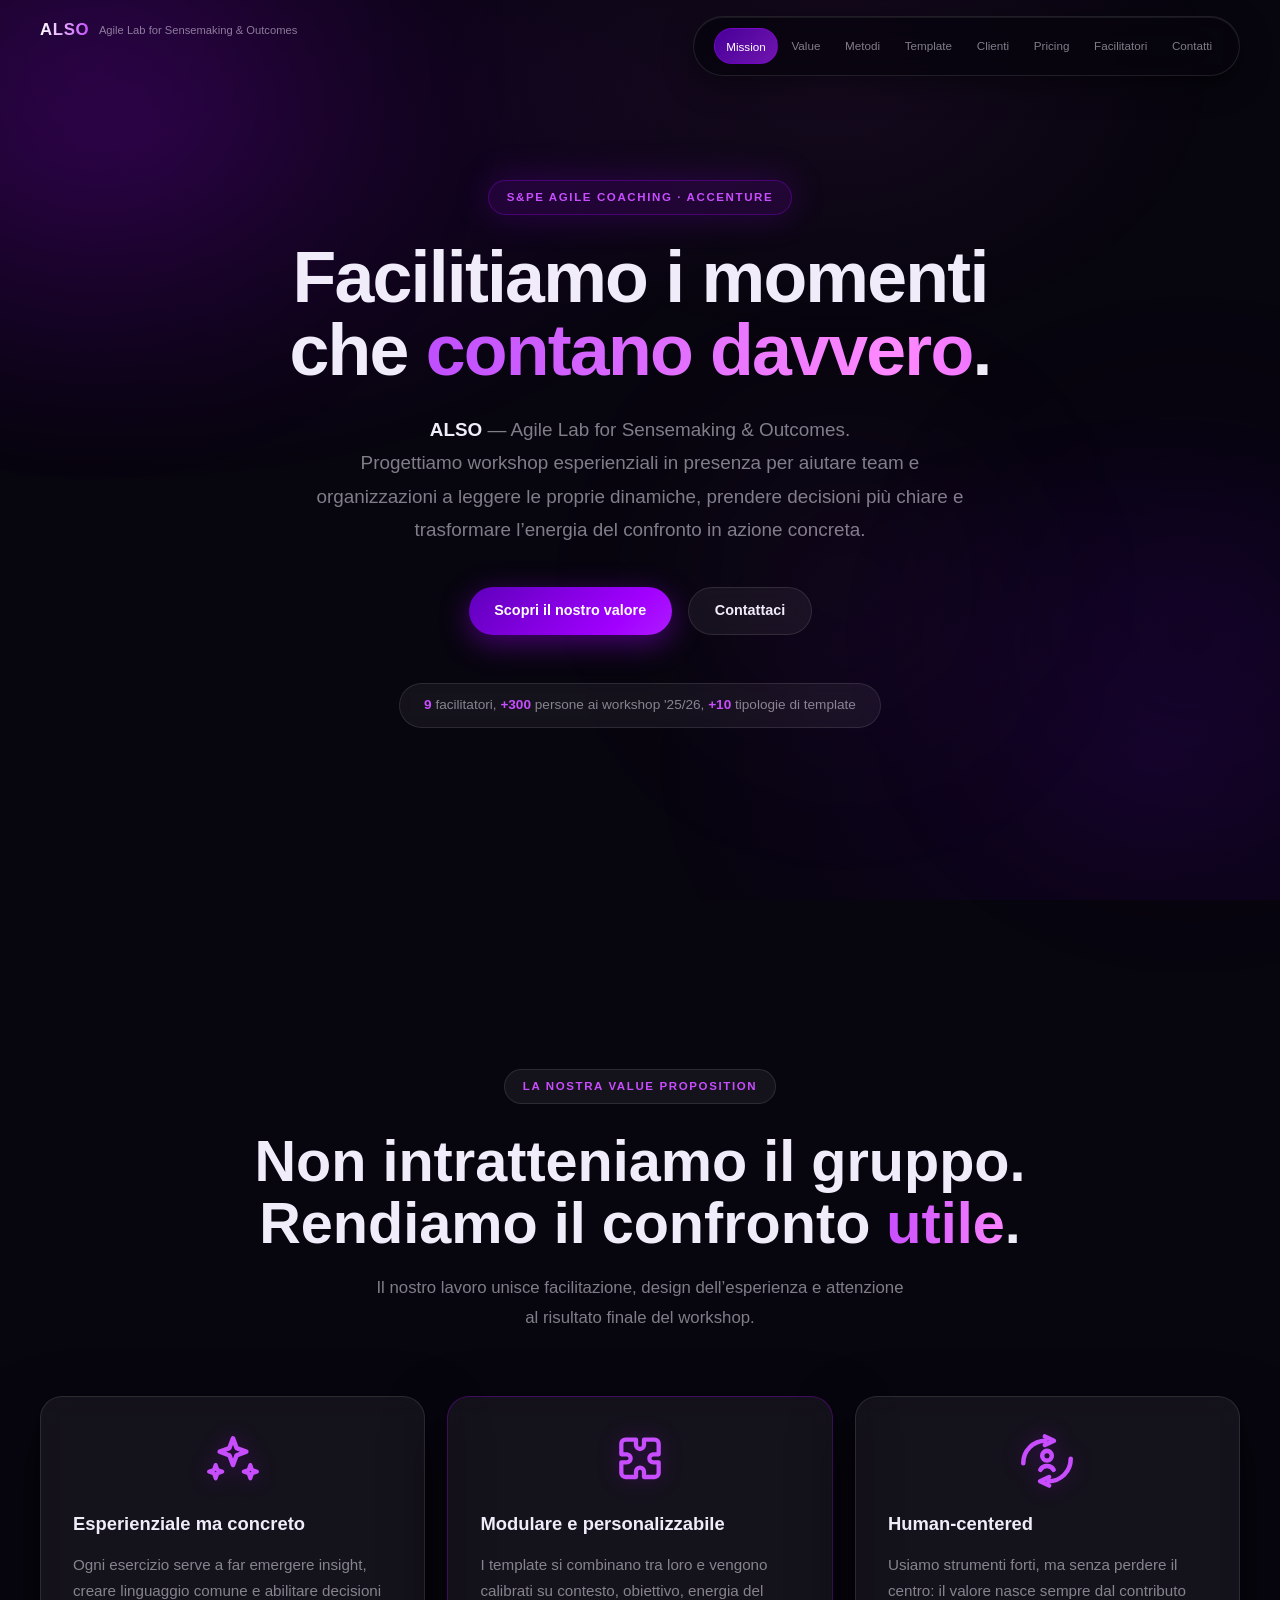
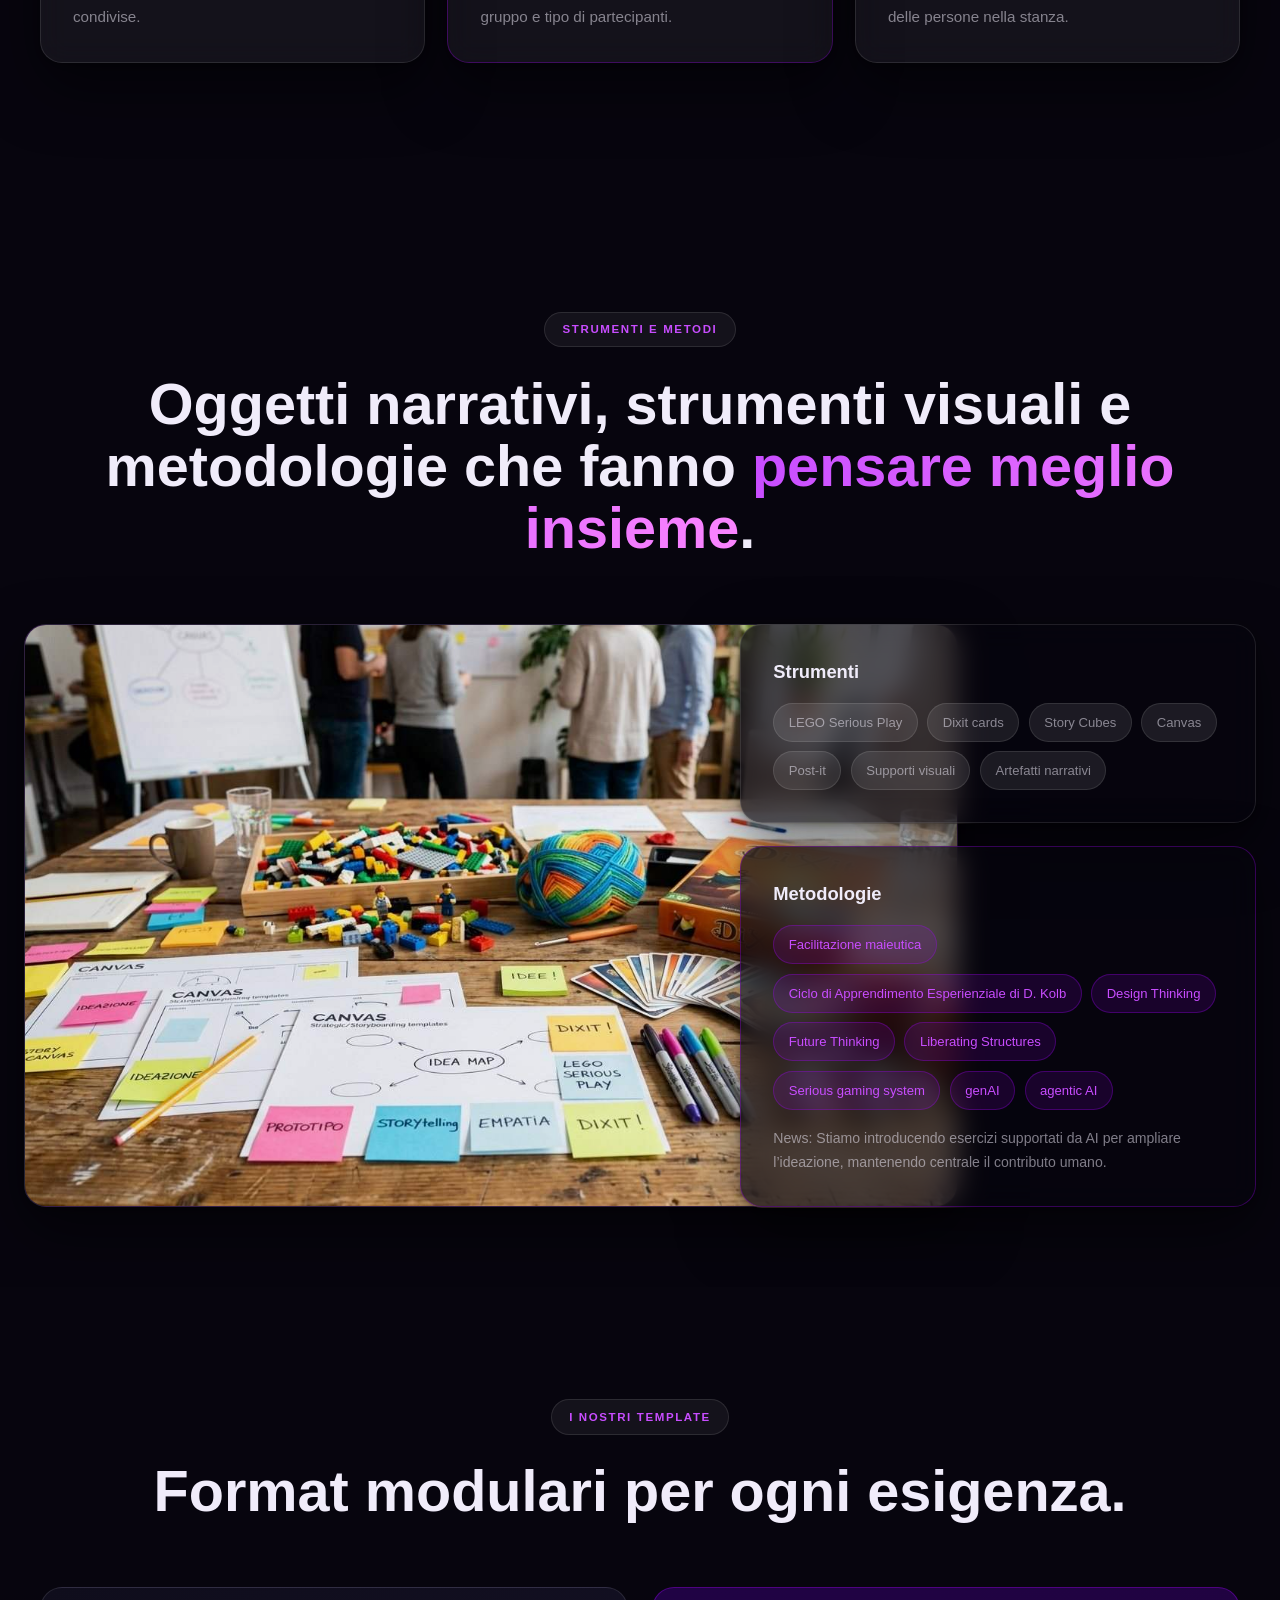
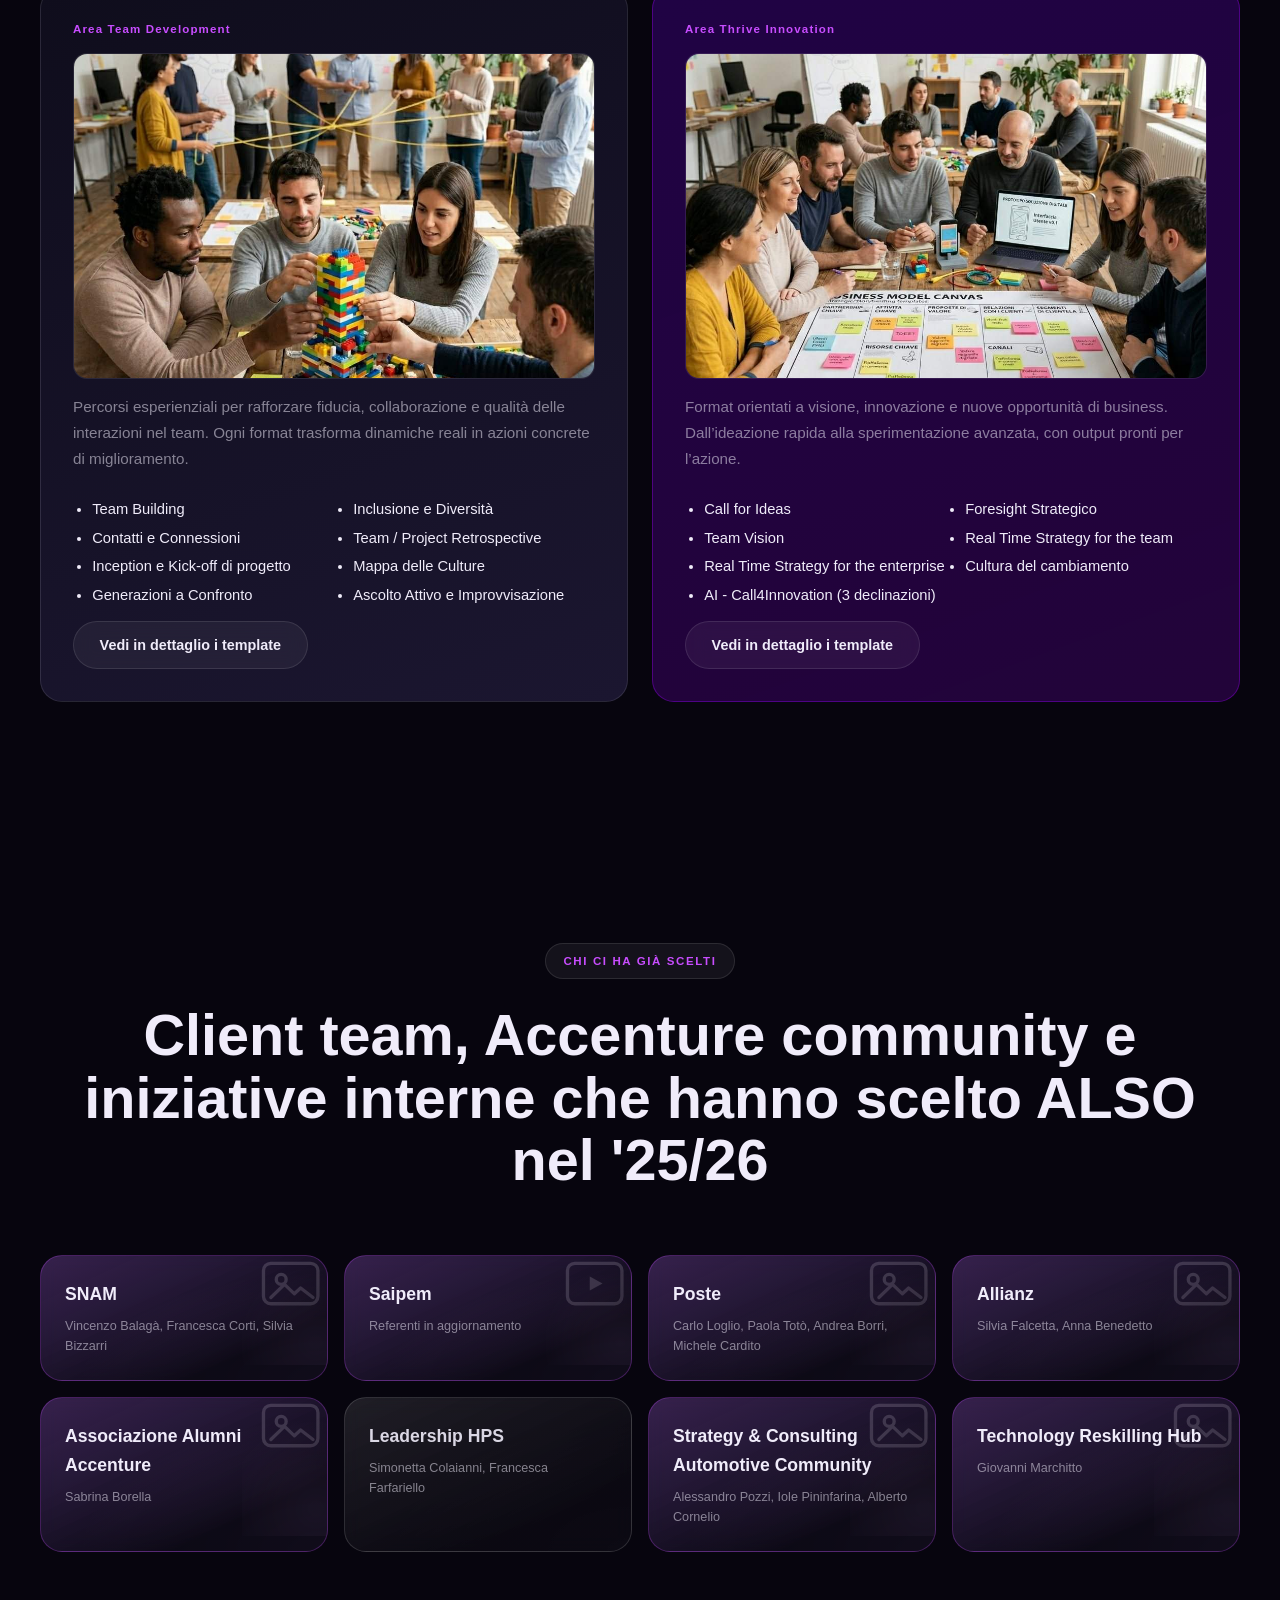
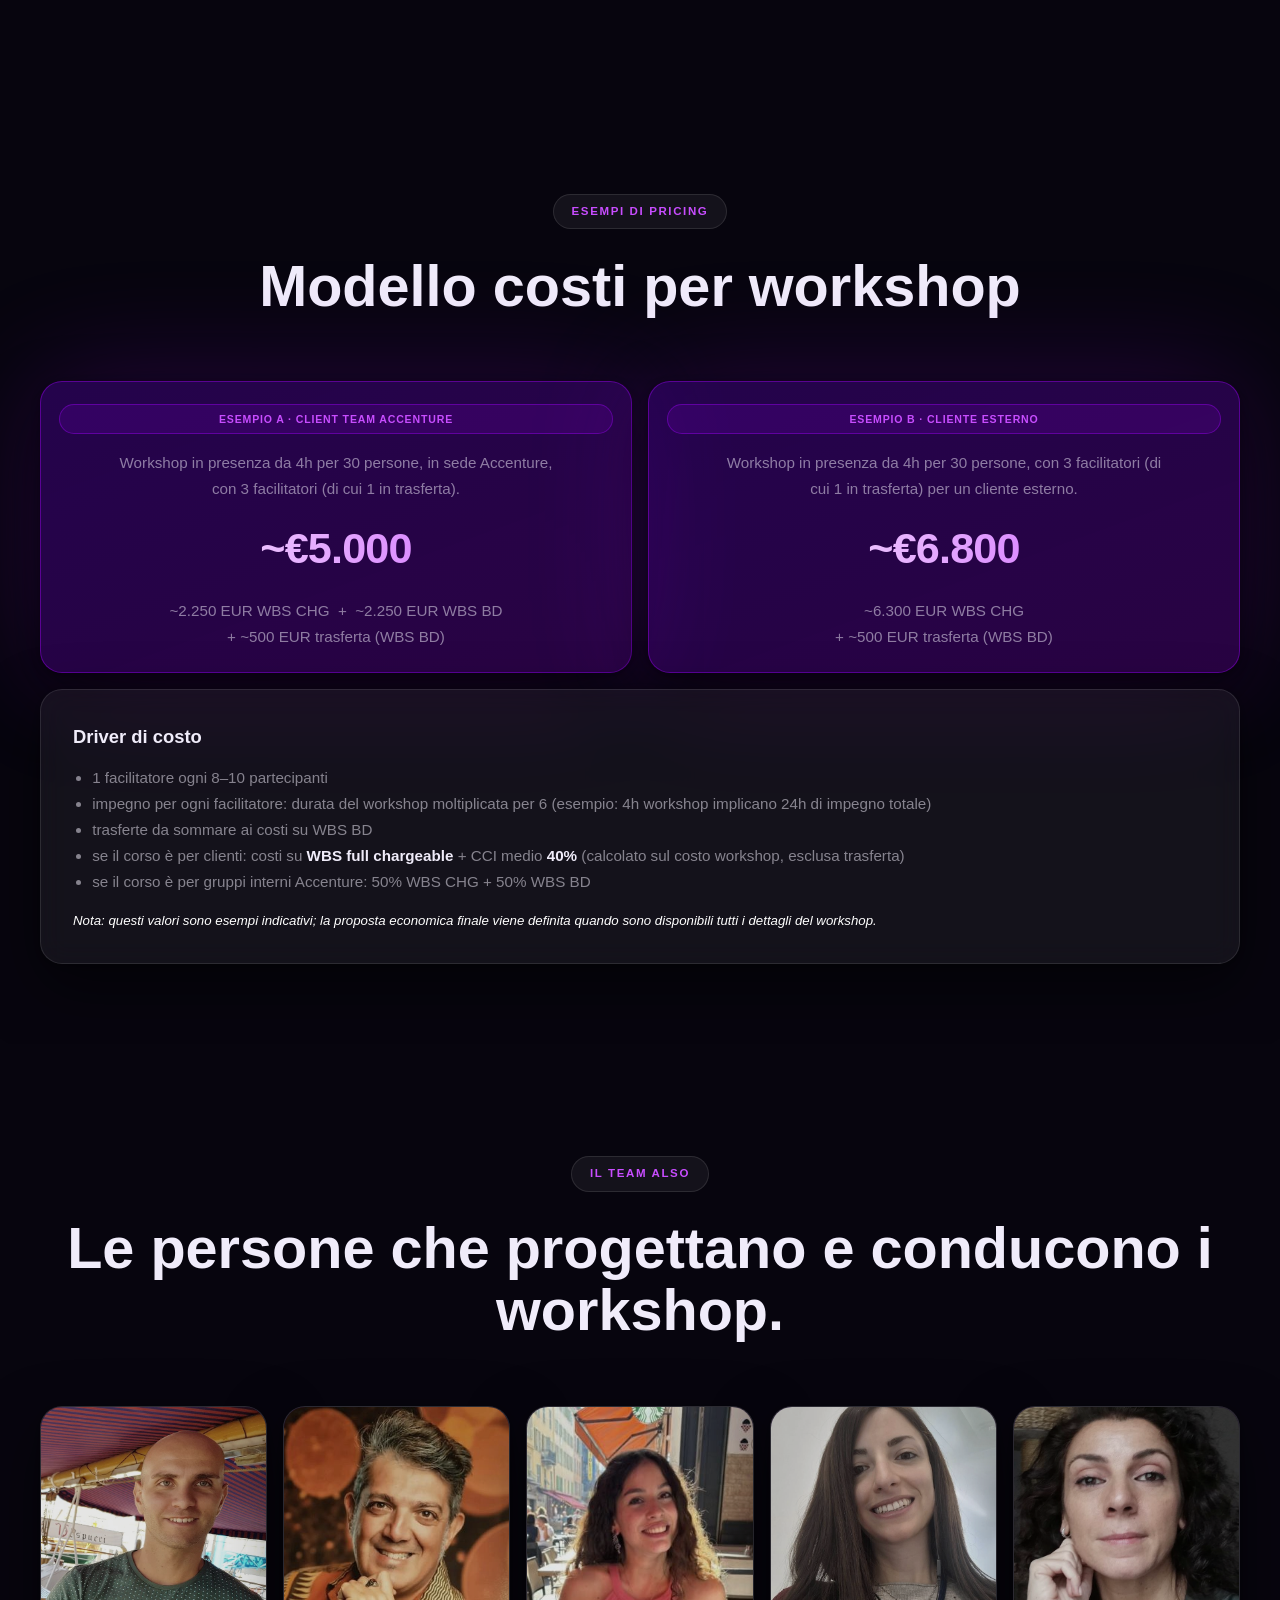
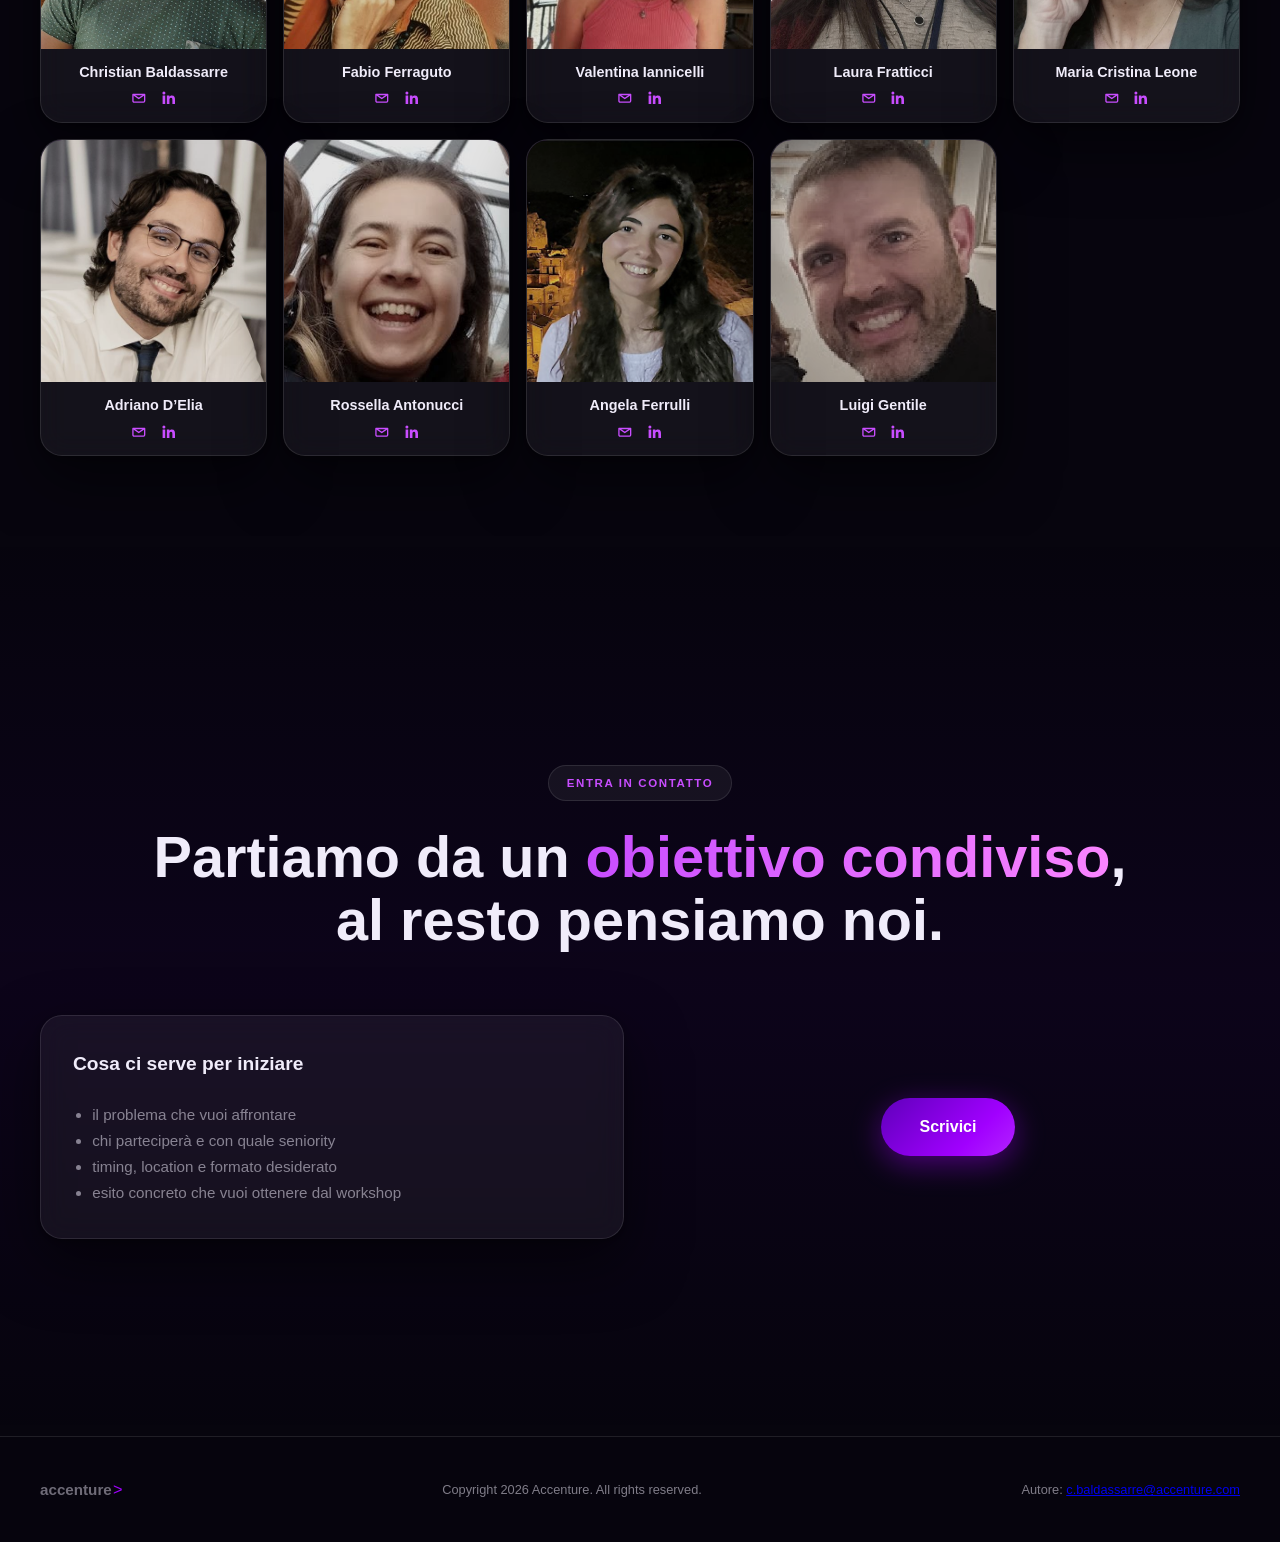
==== index.html @ 03f01086 "aggiornamento index.html Co-Authored-By: Claude Sonnet 4.6 <noreply@anthropic.com>" ====
﻿<!DOCTYPE html>
<html lang="it">
<head>
    <meta charset="UTF-8">
    <meta name="viewport" content="width=device-width, initial-scale=1.0">
    <title>ALSO | Agile Lab for Sensemaking &amp; Outcomes</title>
    <meta name="description" content="ALSO, Agile Lab for Sensemaking &amp; Outcomes, &egrave; il team di facilitazione di S&amp;PE Agile Coaching. Workshop esperienziali in presenza per team e organizzazioni.">
    <link rel="stylesheet" href="css/styles.css">
</head>
<body>

    <div class="orb orb-1" aria-hidden="true"></div>
    <div class="orb orb-2" aria-hidden="true"></div>
    <div class="orb orb-3" aria-hidden="true"></div>

    <!-- ======================================================
         TOPBAR
         ====================================================== -->
    <header class="topbar">
        <div class="brand-stack">
            <a class="brand" href="#intro" aria-label="ALSO home">
                <span class="brand-name">ALSO</span>
                <span class="brand-sub">Agile Lab for Sensemaking &amp; Outcomes</span>
            </a>
        </div>

        <div class="nav-pill">
            <button class="menu-toggle" type="button" aria-label="Apri menu" aria-expanded="false" aria-controls="site-menu">&#9776;</button>
            <nav class="nav-links" id="site-menu" aria-label="Sezioni della pagina">
                <a data-section-link href="#intro">Mission</a>
                <a data-section-link href="#value">Value</a>
                <a data-section-link href="#metodi">Metodi</a>
                <a data-section-link href="#template">Template</a>
                <a data-section-link href="#clienti">Clienti</a>
                <a data-section-link href="#pricing">Pricing</a>
                <a data-section-link href="#facilitatori">Facilitatori</a>
                <a data-section-link href="#contatti">Contatti</a>
            </nav>
        </div>
    </header>

    <main>

           <!-- ======================================================
               01 — HERO / MISSION
               ====================================================== -->
           <section class="scene hero-scene reveal is-visible" id="intro" data-section-name="Mission">

            <div class="scene-wrap hero-wrap">
                <span class="tag tag--glow">S&amp;PE Agile Coaching &middot; Accenture</span>

                <h1 class="hero-title">
                    Facilitiamo i momenti<br>
                    che <em>contano davvero</em>.
                </h1>

                <p class="hero-lead">
                    <strong>ALSO</strong> &mdash; Agile Lab for Sensemaking &amp; Outcomes.<br/>Progettiamo workshop esperienziali
                    in presenza per aiutare team e organizzazioni a leggere le proprie dinamiche, prendere decisioni pi&ugrave;
                    chiare e trasformare l&rsquo;energia del confronto in azione concreta.
                </p>

                <div class="hero-actions">
                    <a class="btn btn--primary" href="#value">Scopri il nostro valore</a>
                    <a class="btn btn--ghost" href="#contatti">Contattaci</a>
                </div>

                <p class="hero-stat">
                    <strong>9</strong> facilitatori, <strong>+300</strong> persone ai workshop '25/26, <strong>+10</strong> tipologie di template
                </p>
            </div>
        </section>

        <!-- ======================================================
             02 — VALUE PROPOSITION
             ====================================================== -->
        <section class="scene reveal" id="value" data-section-name="Value proposition">
            <div class="scene-wrap">
                <header class="scene-hd">
                    <span class="tag">La nostra value proposition</span>
                    <h2 class="scene-title">Non intratteniamo il gruppo.<br>Rendiamo il confronto <em>utile</em>.</h2>
                    <p class="scene-intro">Il nostro lavoro unisce facilitazione, design dell&rsquo;esperienza e attenzione al risultato finale del workshop.</p>
                </header>

                <div class="value-grid">
                    <article class="card card--glass reveal-item">
                        <span class="card-icon" aria-hidden="true">
                            <svg viewBox="0 0 24 24" fill="none">
                                <path d="M12 3.5L13.35 7.15L17 8.5L13.35 9.85L12 13.5L10.65 9.85L7 8.5L10.65 7.15L12 3.5Z" stroke="currentColor" stroke-width="1.7" stroke-linecap="round" stroke-linejoin="round"/>
                                <path d="M18.5 13.5L19.15 15.35L21 16L19.15 16.65L18.5 18.5L17.85 16.65L16 16L17.85 15.35L18.5 13.5Z" stroke="currentColor" stroke-width="1.5" stroke-linecap="round" stroke-linejoin="round"/>
                                <path d="M5.5 13.5L6.15 15.35L8 16L6.15 16.65L5.5 18.5L4.85 16.65L3 16L4.85 15.35L5.5 13.5Z" stroke="currentColor" stroke-width="1.5" stroke-linecap="round" stroke-linejoin="round"/>
                            </svg>
                        </span>
                        <h3>Esperienziale ma concreto</h3>
                        <p>Ogni esercizio serve a far emergere insight, creare linguaggio comune e abilitare decisioni condivise.</p>
                    </article>
                    <article class="card card--glass card--accent-border reveal-item">
                        <span class="card-icon" aria-hidden="true">
                            <svg viewBox="0 0 24 24" fill="none">
                                <path d="M10.5 4H6.5C5.67 4 5 4.67 5 5.5V9.5H7C7.83 9.5 8.5 10.17 8.5 11C8.5 11.83 7.83 12.5 7 12.5H5V16.5C5 17.33 5.67 18 6.5 18H10.5V16C10.5 15.17 11.17 14.5 12 14.5C12.83 14.5 13.5 15.17 13.5 16V18H17.5C18.33 18 19 17.33 19 16.5V12.5H17C16.17 12.5 15.5 11.83 15.5 11C15.5 10.17 16.17 9.5 17 9.5H19V5.5C19 4.67 18.33 4 17.5 4H13.5V6C13.5 6.83 12.83 7.5 12 7.5C11.17 7.5 10.5 6.83 10.5 6V4Z" stroke="currentColor" stroke-width="1.6" stroke-linejoin="round"/>
                            </svg>
                        </span>
                        <h3>Modulare e personalizzabile</h3>
                        <p>I template si combinano tra loro e vengono calibrati su contesto, obiettivo, energia del gruppo e tipo di partecipanti.</p>
                    </article>
                    <article class="card card--glass reveal-item">
                        <span class="card-icon" aria-hidden="true">
                            <svg viewBox="0 0 24 24" fill="none">
                                <circle cx="12" cy="10" r="1.8" stroke="currentColor" stroke-width="1.7"/>
                                <path d="M9.5 15.3C10 14.4 10.9 13.9 12 13.9C13.1 13.9 14 14.4 14.5 15.3" stroke="currentColor" stroke-width="1.7" stroke-linecap="round"/>
                                <path d="M3.1 12.8C3.1 8.1 6.8 4.4 11.5 4.4" stroke="currentColor" stroke-width="1.7" stroke-linecap="round"/>
                                <path d="M11.2 2.8L14.6 4.4L11.2 6" stroke="currentColor" stroke-width="1.7" stroke-linecap="round" stroke-linejoin="round"/>
                                <path d="M20.9 11.2C20.9 15.9 17.2 19.6 12.5 19.6" stroke="currentColor" stroke-width="1.7" stroke-linecap="round"/>
                                <path d="M12.8 21.2L9.4 19.6L12.8 18" stroke="currentColor" stroke-width="1.7" stroke-linecap="round" stroke-linejoin="round"/>
                            </svg>
                        </span>
                        <h3>Human-centered</h3>
                        <p>Usiamo strumenti forti, ma senza perdere il centro: il valore nasce sempre dal contributo delle persone nella stanza.</p>
                    </article>
                </div>
            </div>
        </section>

           <!-- ======================================================
               03 — METODI
               ====================================================== -->
        <section class="scene reveal" id="metodi" data-section-name="Metodi">
            <div class="scene-wrap methods-wrap">
                <header class="scene-hd">
                    <span class="tag">Strumenti e metodi</span>
                    <h2 class="scene-title">Oggetti narrativi, strumenti visuali e metodologie che fanno <em>pensare meglio insieme</em>.</h2>
                </header>

                <div class="methods-grid">
                    <figure class="methods-visual">
                        <img src="images/tools.jpg" alt="Strumenti di facilitazione su un tavolo di workshop: LEGO, carte Dixit, Story Cubes, canvas e post-it">
                    </figure>

                    <div class="methods-panels">
                        <article class="card card--glass">
                            <h3>Strumenti</h3>
                            <div class="tag-cloud">
                                <span class="chip">LEGO Serious Play</span>
                                <span class="chip">Dixit cards</span>
                                <span class="chip">Story Cubes</span>
                                <span class="chip">Canvas</span>
                                <span class="chip">Post-it</span>
                                <span class="chip">Supporti visuali</span>
                                <span class="chip">Artefatti narrativi</span>
                            </div>
                        </article>

                        <article class="card card--glass card--accent-border">
                            <h3>Metodologie</h3>
                            <div class="tag-cloud">
                                <span class="chip chip--accent">Facilitazione maieutica</span>
                                <span class="chip chip--accent">Ciclo di Apprendimento Esperienziale di D. Kolb</span>
								<span class="chip chip--accent">Design Thinking</span>
                                <span class="chip chip--accent">Future Thinking</span>
                                <span class="chip chip--accent">Liberating Structures</span>
                                <span class="chip chip--accent">Serious gaming system</span>
                                <span class="chip chip--accent">genAI</span>
                                <span class="chip chip--accent">agentic AI</span>
                            </div>
                            <p class="card-note">News: Stiamo introducendo esercizi supportati da AI per ampliare l&rsquo;ideazione, mantenendo centrale il contributo umano.</p>
                        </article>
                    </div>
                </div>
            </div>
        </section>

           <!-- ======================================================
               04 — TEMPLATE
               ====================================================== -->
        <section class="scene reveal" id="template" data-section-name="Template">
            <div class="scene-wrap">
                <header class="scene-hd">
                    <span class="tag">I nostri template</span>
                    <h2 class="scene-title">Format modulari per ogni esigenza.</h2>
                </header>

                <div class="template-grid">
                    <article class="card card--template card--dark reveal-item">
                        <span class="template-area-label">Area Team Development</span>
                        <div class="template-illo">
                            <img src="images/team%20building.jpg" alt="Team Development">
                        </div>
                        <p class="template-summary-lead">Percorsi esperienziali per rafforzare fiducia, collaborazione e qualit&agrave; delle interazioni nel team. Ogni format trasforma dinamiche reali in azioni concrete di miglioramento.</p>
                        <ul class="template-summary-list">
                            <li>Team Building</li>
                            <li>Inclusione e Diversit&agrave;</li>
                            <li>Contatti e Connessioni</li>
                            <li>Team / Project Retrospective</li>
                            <li>Inception e Kick-off di progetto</li>
                            <li>Mappa delle Culture</li>
                            <li>Generazioni a Confronto</li>
                            <li>Ascolto Attivo e Improvvisazione</li>
                        </ul>
                        <button class="btn btn--ghost template-detail-btn" type="button" data-modal-target="template-modal-team">Vedi in dettaglio i template</button>
                    </article>

                    <article class="card card--template card--purple reveal-item">
                        <span class="template-area-label">Area Thrive Innovation</span>
                        <div class="template-illo">
                            <img src="images/thrive innovation.jpg" alt="Thrive Innovation">
                        </div>
                        <p class="template-summary-lead">Format orientati a visione, innovazione e nuove opportunit&agrave; di business. Dall&rsquo;ideazione rapida alla sperimentazione avanzata, con output pronti per l&rsquo;azione.</p>
                        <ul class="template-summary-list">
                            <li>Call for Ideas</li>
                            <li>Foresight Strategico</li>
                            <li>Team Vision</li>
                            <li>Real Time Strategy for the team</li>
                            <li>Real Time Strategy for the enterprise</li>
                            <li>Cultura del cambiamento</li>
                            <li>AI - Call4Innovation (3 declinazioni)</li>
                        </ul>
                        <button class="btn btn--ghost template-detail-btn" type="button" data-modal-target="template-modal-thrive">Vedi in dettaglio i template</button>
                    </article>
                </div>
            </div>
        </section>

        <dialog class="template-modal" id="template-modal-team" role="dialog" aria-modal="true" aria-labelledby="template-modal-team-title">
            <div class="template-modal__backdrop" data-close-modal></div>
            <div class="template-modal__dialog">
                <button class="template-modal__close" type="button" aria-label="Chiudi" data-close-modal>&times;</button>
                <h3 id="template-modal-team-title">Area Team Development - I template</h3>
                <p class="template-modal__meta">*Il numero massimo di partecipanti dipende dalla capienza delle sale.</p>
                <div class="template-modal__table-wrap">
                    <table class="template-modal__table">
                        <thead>
                            <tr>
                                <th>Titolo</th>
                                <th>Descrizione</th>
                                <th>Partecipanti</th>
                                <th>Durata</th>
                            </tr>
                        </thead>
                        <tbody>
                            <tr>
                                <td>Team Building</td>
                                <td>Esperienza pratica e immersiva per rafforzare fiducia, comunicazione e collaborazione, lavorando su dinamiche reali del team con attivit&agrave; metaforiche e confronto strutturato.</td>
                                <td>15-30*</td>
                                <td>4h</td>
                            </tr>
                            <tr>
                                <td>Inclusione e Diversit&agrave;</td>
                                <td>Workshop esperienziale per valorizzare prospettive diverse e aumentare la consapevolezza sui bias attraverso storytelling e attivit&agrave; guidate su identit&agrave;, appartenenza e inclusione.</td>
                                <td>15-30*</td>
                                <td>4h</td>
                            </tr>
                            <tr>
                                <td>Contatti e Connessioni</td>
                                <td>Percorso focalizzato sulla mappatura delle relazioni e dei flussi informativi, interni ed esterni, per rendere visibili connessioni esistenti e criticit&agrave;.</td>
                                <td>15-30*</td>
                                <td>4h</td>
                            </tr>
                            <tr>
                                <td>Team / Project Retrospective</td>
                                <td>Sessione strutturata per riflettere su esperienze recenti e trasformare insight in azioni, evidenziando ci&ograve; che ha funzionato e cosa migliorare.</td>
                                <td>15-30*</td>
                                <td>4h</td>
                            </tr>
                            <tr>
                                <td>Inception e Kick-off di progetto</td>
                                <td>Allineamento iniziale su obiettivi, ruoli, aspettative e modalit&agrave; di lavoro per avviare il progetto con una base condivisa e operativa.</td>
                                <td>15-30*</td>
                                <td>4h</td>
                            </tr>
                            <tr>
                                <td>Mappa delle Culture</td>
                                <td>Workshop dedicato a differenze culturali, comunicazione e collaborazione in team distribuiti, con focus su punti di contatto e pratiche concrete.</td>
                                <td>15-30*</td>
                                <td>4h</td>
                            </tr>
                            <tr>
                                <td>Generazioni a Confronto</td>
                                <td>Esperienza orientata al dialogo tra generazioni su aspettative, stili e percezioni, per superare stereotipi e costruire comprensione reciproca.</td>
                                <td>15-30*</td>
                                <td>4h</td>
                            </tr>
                            <tr>
                                <td>Ascolto Attivo e Improvvisazione</td>
                                <td>Workshop breve e dinamico con Dixit card e Story Cubes per sviluppare ascolto attivo, presenza, adattamento e comunicazione autentica.</td>
                                <td>10-20*</td>
                                <td>90 min</td>
                            </tr>
                        </tbody>
                    </table>
                </div>
            </div>
        </dialog>

        <dialog class="template-modal" id="template-modal-thrive" role="dialog" aria-modal="true" aria-labelledby="template-modal-thrive-title">
            <div class="template-modal__backdrop" data-close-modal></div>
            <div class="template-modal__dialog">
                <button class="template-modal__close" type="button" aria-label="Chiudi" data-close-modal>&times;</button>
                <h3 id="template-modal-thrive-title">Area Thrive Innovation - I template</h3>
                <p class="template-modal__meta">*Il numero massimo di partecipanti dipende dalla capienza delle sale.</p>
                <div class="template-modal__table-wrap">
                    <table class="template-modal__table">
                        <thead>
                            <tr>
                                <th>Titolo</th>
                                <th>Descrizione</th>
                                <th>Partecipanti</th>
                                <th>Durata</th>
                            </tr>
                        </thead>
                        <tbody>
                            <tr>
                                <td>Call for Ideas (Business Model Canvas)</td>
                                <td>Hackathon di ideazione rapida su sfide e opportunit&agrave; di business per generare, condividere e selezionare idee in modo strutturato.</td>
                                <td>15-40*</td>
                                <td>4h</td>
                            </tr>
                            <tr>
                                <td>Foresight Strategico</td>
                                <td>Workshop orientato all&rsquo;esplorazione di scenari futuri, trend ed evoluzioni del contesto per sviluppare pensiero anticipatorio e visione strategica.</td>
                                <td>15-30*</td>
                                <td>4h</td>
                            </tr>
                            <tr>
                                <td>Team Vision</td>
                                <td>Percorso per costruire una visione condivisa del team o del prodotto, allineando direzione, obiettivi e significato del lavoro.</td>
                                <td>15-30*</td>
                                <td>4h</td>
                            </tr>
                            <tr>
                                <td>Real time strategy for team (LSP)</td>
                                <td>Il workshop Real Time Strategy for the Team è progettato per sbloccare rapidamente, efficacemente e in profondità il pieno potenziale di un team. È un processo che trasforma una collezione di individui in un vero team: capace di far emergere idee, condividere in modo trasparente, essere flessibile e auto-motivato. È indicato quando:
                                    il gruppo ha raggiunto i limiti delle dinamiche attuali e il passo successivo non verrà dall'aggiunta di nuove competenze, ma dalla realizzazione di sinergie; quando c'è il desiderio di costruire il miglior team possibile; quando si crede che i team siano il luogo in cui si crea il vero valore.</td>
                                <td>6-12*</td>
                                <td>4-8hh</td>
                            </tr>
                            <tr>
                                <td>Real time strategy for the enterprise (LSP)</td>
                                <td>Real Time Strategy for the Enterprise è un processo per fare strategia in modo continuo in un mondo imprevedibile. Learn Valley
                                    Perché serve:
                                    il mondo cambia più velocemente di quanto i piani possano essere sviluppati e implementati; i processi strategici tradizionali non riescono più a fare tutto il lavoro da soli; è difficile tenere il passo con ciò che accade nell'ambiente esterno. Learn Valley
                                    Cosa produce il workshop:
                                    costruisce un'identità condivisa dell'organizzazione; sviluppa un set di Simple Guiding Principles per orientare le decisioni in modo continuo; sposta il focus dalle mission statement all'identità e allo scopo condiviso; sostituisce previsioni e budget con principi guida agili.</td>
                                <td>15-30*</td>
                                <td>8h</td>
                            </tr>
                            <tr>
                                <td>Cultura del cambiamento</td>
                                <td>Workshop per introdurre o rafforzare il mindset Agile, combinando sperimentazione delle tensioni del cambiamento e applicazione pratica.</td>
                                <td>15-30*</td>
                                <td>4h</td>
                            </tr>
                            <tr>
                                <td>AI - Call4Innovation</td>
                                <td>Percorso di circa 1 mese: call for proposals, workshop in presenza con prototipazione di Agenti AI e successiva evoluzione verso una demo finale. Il format pu&ograve; essere attivato in 3 declinazioni: esplorazione aperta, execution su challenge definite o domini guidati.</td>
                                <td>15-40*</td>
                                <td>6h + 5h follow-up</td>
                            </tr>
                        </tbody>
                    </table>
                </div>
                <div class="template-modal__ai-detail">
                    <h4>AI - Call4Innovation: tre modalit&agrave; per avviare il percorso</h4>
                    <p>Scegliamo insieme la modalit&agrave; in base al livello di apertura desiderato, maturit&agrave; delle idee e velocit&agrave; di execution attesa.</p>
                    <div class="template-modal__table-wrap">
                        <table class="template-modal__table template-modal__table--ai">
                            <thead>
                                <tr>
                                    <th>Opzione</th>
                                    <th>Come funziona</th>
                                    <th>Ruolo dei partecipanti</th>
                                    <th>Output atteso</th>
                                    <th>Vantaggi</th>
                                    <th>Ideale se l&rsquo;obiettivo &egrave;...</th>
                                </tr>
                            </thead>
                            <tbody>
                                <tr>
                                    <td>1. Open Innovation Exploration</td>
                                    <td>I team partono senza idee predefinite e identificano autonomamente opportunit&agrave; in un dominio di business. Dopo una fase di ideazione selezionano una soluzione, applicano un canvas di framing e sviluppano un prototipo di AI Agent.</td>
                                    <td>Esploratori e creatori di nuove opportunit&agrave;</td>
                                    <td>Concept innovativi + prototipi iniziali</td>
                                    <td>Massima creativit&agrave;, forte ownership, possibilit&agrave; di idee inattese</td>
                                    <td>Favorire cultura AI, innovazione emergente e contaminazione</td>
                                </tr>
                                <tr>
                                    <td>2. Business Challenge Execution</td>
                                    <td>I partecipanti propongono idee o use case prioritari. I team lavorano sul raffinamento del problema, definiscono il framing dell&rsquo;agente AI e implementano un MVP funzionante.</td>
                                    <td>Team di execution e solution design</td>
                                    <td>Prototipi pi&ugrave; maturi e focalizzati</td>
                                    <td>Focus elevato, maggiore concretezza, migliore qualit&agrave; demo finale</td>
                                    <td>Ottenere risultati concreti e rapidamente valutabili</td>
                                </tr>
                                <tr>
                                    <td>3. Guided Innovation Domains</td>
                                    <td>Un business stakeholder propone domini strategici e pain point reali (claims, underwriting, customer care, rete agenti, compliance, ecc.) senza definire la soluzione. I team identificano il micro-problema e progettano un AI Agent specifico.</td>
                                    <td>Problem solver e innovatori guidati</td>
                                    <td>Soluzioni innovative ma aderenti ai processi reali</td>
                                    <td>Equilibrio tra innovazione e realismo business, forte engagement, maggiore rilevanza</td>
                                    <td>Bilanciare creativit&agrave;, execution e valore business</td>
                                </tr>
                            </tbody>
                        </table>
                    </div>
                </div>
            </div>
        </dialog>

           <!-- ======================================================
               05 — CLIENTI
               ====================================================== -->
        <section class="scene reveal" id="clienti" data-section-name="Clienti">
            <div class="scene-wrap">
                <header class="scene-hd">
                    <span class="tag">Chi ci ha gi&agrave; scelti</span>
                    <h2 class="scene-title">Client team, Accenture community e iniziative interne che hanno scelto ALSO nel '25/26</h2>
                </header>

                <div class="client-mosaic">
                    <button class="client-card client-card--with-media client-card--media-photo reveal-item" type="button" data-modal-target="client-modal-snam" aria-label="Apri galleria foto SNAM">
                        <strong>SNAM</strong>
                        <span>Vincenzo Balag&agrave;, Francesca Corti, Silvia Bizzarri</span>
                    </button>
                        <button class="client-card client-card--with-media client-card--media-video reveal-item" type="button" data-modal-target="client-modal-saipem" aria-label="Apri video Saipem">
                            <strong>Saipem</strong>
                            <span>Referenti in aggiornamento</span>
                        </button>
                    <button class="client-card client-card--with-media client-card--media-photo reveal-item" type="button" data-modal-target="client-modal-poste" aria-label="Apri galleria foto Poste">
                        <strong>Poste</strong>
                        <span>Carlo Loglio, Paola Tot&ograve;, Andrea Borri, Michele Cardito</span>
                    </button>
                    <button class="client-card client-card--with-media client-card--media-photo reveal-item" type="button" data-modal-target="client-modal-allianz" aria-label="Apri galleria foto Allianz">
                        <strong>Allianz</strong>
                        <span>Silvia Falcetta, Anna Benedetto</span>
                    </button>
                    <button class="client-card client-card--with-media client-card--media-photo reveal-item" type="button" data-modal-target="client-modal-alumni" aria-label="Apri galleria foto Associazione Alumni Accenture">
                            <strong>Associazione Alumni Accenture</strong>
                        <span>Sabrina Borella</span>
                    </button>
                    <article class="client-card client-card--no-media reveal-item">
                        <strong>Leadership HPS</strong>
                        <span>Simonetta Colaianni, Francesca Farfariello</span>
                    </article>
                    <button class="client-card client-card--with-media client-card--media-photo reveal-item" type="button" data-modal-target="client-modal-automotive" aria-label="Apri galleria foto Strategy&amp;Consulting Automotive Community">
                        <strong>Strategy &amp; Consulting Automotive Community</strong>
                        <span>Alessandro Pozzi, Iole Pininfarina, Alberto Cornelio</span>
                    </button>
                    <button class="client-card client-card--with-media client-card--media-photo reveal-item" type="button" data-modal-target="client-modal-tech-reskilling-hub" aria-label="Apri galleria foto Technology Reskilling Hub">
                        <strong>Technology Reskilling Hub</strong>
                        <span>Giovanni Marchitto</span>
                    </button>
                </div>
            </div>
        </section>

        <dialog class="template-modal client-modal" id="client-modal-snam" role="dialog" aria-modal="true" aria-labelledby="client-modal-snam-title">
            <div class="template-modal__backdrop" data-close-modal></div>
            <div class="template-modal__dialog client-modal__dialog">
                <button class="template-modal__close" type="button" aria-label="Chiudi" data-close-modal>&times;</button>
                <h3 id="client-modal-snam-title">SNAM - Galleria foto</h3>
                <div class="client-gallery">
                    <figure class="client-gallery__item"><img src="images/Snam/snam-01-optimized.jpg" alt="Workshop SNAM" loading="lazy" decoding="async"></figure>
                    <figure class="client-gallery__item"><img src="images/Snam/snam-02-optimized.jpg" alt="Workshop SNAM" loading="lazy" decoding="async"></figure>
                    <figure class="client-gallery__item"><img src="images/Snam/snam-03-optimized.jpg" alt="Workshop SNAM" loading="lazy" decoding="async"></figure>
                    <figure class="client-gallery__item"><img src="images/Snam/snam-04-optimized.jpg" alt="Workshop SNAM" loading="lazy" decoding="async"></figure>
                    <figure class="client-gallery__item"><img src="images/Snam/snam-05-optimized.jpg" alt="Workshop SNAM" loading="lazy" decoding="async"></figure>
                    <figure class="client-gallery__item"><img src="images/Snam/snam-06-optimized.jpg" alt="Workshop SNAM" loading="lazy" decoding="async"></figure>
                    <figure class="client-gallery__item"><img src="images/Snam/snam-07-optimized.jpg" alt="Workshop SNAM" loading="lazy" decoding="async"></figure>
                    <figure class="client-gallery__item"><img src="images/Snam/snam-08-optimized.jpg" alt="Workshop SNAM" loading="lazy" decoding="async"></figure>
                    <figure class="client-gallery__item"><img src="images/Snam/snam-09-optimized.jpg" alt="Workshop SNAM" loading="lazy" decoding="async"></figure>
                    <figure class="client-gallery__item"><img src="images/Snam/snam-10-optimized.jpg" alt="Workshop SNAM" loading="lazy" decoding="async"></figure>
                    <figure class="client-gallery__item"><img src="images/Snam/snam-11-optimized.jpg" alt="Workshop SNAM" loading="lazy" decoding="async"></figure>
                    <figure class="client-gallery__item"><img src="images/Snam/snam-12-optimized.jpg" alt="Workshop SNAM" loading="lazy" decoding="async"></figure>
                    <figure class="client-gallery__item"><img src="images/Snam/snam-13-optimized.jpg" alt="Workshop SNAM" loading="lazy" decoding="async"></figure>
                    <figure class="client-gallery__item"><img src="images/Snam/snam-14-optimized.jpg" alt="Workshop SNAM" loading="lazy" decoding="async"></figure>
                    <figure class="client-gallery__item"><img src="images/Snam/snam-15-optimized.jpg" alt="Workshop SNAM" loading="lazy" decoding="async"></figure>
                </div>
            </div>
        </dialog>

        <dialog class="template-modal client-modal" id="client-modal-saipem" role="dialog" aria-modal="true" aria-labelledby="client-modal-saipem-title">
            <div class="template-modal__backdrop" data-close-modal></div>
            <div class="template-modal__dialog client-modal__dialog">
                <button class="template-modal__close" type="button" aria-label="Chiudi" data-close-modal>&times;</button>
                <h3 id="client-modal-saipem-title">Saipem - Video workshop</h3>
                <p class="template-modal__meta">Contenuto disponibile su SharePoint aziendale.</p>
                <p>Il video si apre in una nuova scheda ed &egrave; accessibile con account Accenture autorizzato.</p>
                <p>
                    <a class="btn btn--primary" href="https://ts.accenture.com/:v:/r/sites/AgileDelivery51-AgileLab-ALSO/Shared%20Documents/Agile%20Lab%20-%20ALSO/Presentazioni/Video%20TH.mp4?csf=1&amp;web=1&amp;e=gNwVbb" target="_blank" rel="noopener noreferrer">Apri video su SharePoint</a>
                </p>
            </div>
        </dialog>

        <dialog class="template-modal client-modal" id="client-modal-allianz" role="dialog" aria-modal="true" aria-labelledby="client-modal-allianz-title">
            <div class="template-modal__backdrop" data-close-modal></div>
            <div class="template-modal__dialog client-modal__dialog">
                <button class="template-modal__close" type="button" aria-label="Chiudi" data-close-modal>&times;</button>
                <h3 id="client-modal-allianz-title">Allianz - Galleria foto</h3>
                <div class="client-gallery">
                    <figure class="client-gallery__item"><img src="images/Allianz/20250701_094048.jpg" alt="Workshop Allianz" loading="lazy" decoding="async"></figure>
                    <figure class="client-gallery__item"><img src="images/Allianz/20250701_094058.jpg" alt="Workshop Allianz" loading="lazy" decoding="async"></figure>
                    <figure class="client-gallery__item"><img src="images/Allianz/20250701_094109.jpg" alt="Workshop Allianz" loading="lazy" decoding="async"></figure>
                    <figure class="client-gallery__item"><img src="images/Allianz/20250701_094124.jpg" alt="Workshop Allianz" loading="lazy" decoding="async"></figure>
                    <figure class="client-gallery__item"><img src="images/Allianz/20250701_094132.jpg" alt="Workshop Allianz" loading="lazy" decoding="async"></figure>
                    <figure class="client-gallery__item"><img src="images/Allianz/20250701_094414.jpg" alt="Workshop Allianz" loading="lazy" decoding="async"></figure>
                    <figure class="client-gallery__item"><img src="images/Allianz/20250701_094728.jpg" alt="Workshop Allianz" loading="lazy" decoding="async"></figure>
                    <figure class="client-gallery__item"><img src="images/Allianz/20250701_094735.jpg" alt="Workshop Allianz" loading="lazy" decoding="async"></figure>
                    <figure class="client-gallery__item"><img src="images/Allianz/20250701_094743.jpg" alt="Workshop Allianz" loading="lazy" decoding="async"></figure>
                    <figure class="client-gallery__item"><img src="images/Allianz/20250701_095018.jpg" alt="Workshop Allianz" loading="lazy" decoding="async"></figure>
                    <figure class="client-gallery__item"><img src="images/Allianz/20250701_095025.jpg" alt="Workshop Allianz" loading="lazy" decoding="async"></figure>
                    <figure class="client-gallery__item"><img src="images/Allianz/20250701_095045.jpg" alt="Workshop Allianz" loading="lazy" decoding="async"></figure>
                    <figure class="client-gallery__item"><img src="images/Allianz/20250701_100739.jpg" alt="Workshop Allianz" loading="lazy" decoding="async"></figure>
                    <figure class="client-gallery__item"><img src="images/Allianz/20250701_100750.jpg" alt="Workshop Allianz" loading="lazy" decoding="async"></figure>
                    <figure class="client-gallery__item"><img src="images/Allianz/20250701_102825.jpg" alt="Workshop Allianz" loading="lazy" decoding="async"></figure>
                    <figure class="client-gallery__item"><img src="images/Allianz/20250701_130213.jpg" alt="Workshop Allianz" loading="lazy" decoding="async"></figure>
                    <figure class="client-gallery__item"><img src="images/Allianz/20250701_130221.jpg" alt="Workshop Allianz" loading="lazy" decoding="async"></figure>
                    <figure class="client-gallery__item"><img src="images/Allianz/20250701_130227.jpg" alt="Workshop Allianz" loading="lazy" decoding="async"></figure>
                    <figure class="client-gallery__item"><img src="images/Allianz/20250701_132707.jpg" alt="Workshop Allianz" loading="lazy" decoding="async"></figure>
                    <figure class="client-gallery__item"><img src="images/Allianz/17513610469932461450412154887426.jpg" alt="Workshop Allianz" loading="lazy" decoding="async"></figure>
                    <figure class="client-gallery__item"><img src="images/Allianz/17513667402118929215530305372291.jpg" alt="Workshop Allianz" loading="lazy" decoding="async"></figure>
                </div>
            </div>
        </dialog>

        <dialog class="template-modal client-modal" id="client-modal-poste" role="dialog" aria-modal="true" aria-labelledby="client-modal-poste-title">
            <div class="template-modal__backdrop" data-close-modal></div>
            <div class="template-modal__dialog client-modal__dialog">
                <button class="template-modal__close" type="button" aria-label="Chiudi" data-close-modal>&times;</button>
                <h3 id="client-modal-poste-title">Poste - Galleria foto</h3>
                <div class="client-gallery">
                    <figure class="client-gallery__item"><img src="images/Poste/20251030_143153.jpg" alt="Workshop Poste" loading="lazy" decoding="async"></figure>
                    <figure class="client-gallery__item"><img src="images/Poste/20251030_143201.jpg" alt="Workshop Poste" loading="lazy" decoding="async"></figure>
                    <figure class="client-gallery__item"><img src="images/Poste/20251030_150259.jpg" alt="Workshop Poste" loading="lazy" decoding="async"></figure>
                    <figure class="client-gallery__item"><img src="images/Poste/20251030_150300.jpg" alt="Workshop Poste" loading="lazy" decoding="async"></figure>
                    <figure class="client-gallery__item"><img src="images/Poste/20251030_150310.jpg" alt="Workshop Poste" loading="lazy" decoding="async"></figure>
                    <figure class="client-gallery__item"><img src="images/Poste/20251030_150320.jpg" alt="Workshop Poste" loading="lazy" decoding="async"></figure>
                    <figure class="client-gallery__item"><img src="images/Poste/20251030_150406.jpg" alt="Workshop Poste" loading="lazy" decoding="async"></figure>
                    <figure class="client-gallery__item"><img src="images/Poste/1741965702780.jpg" alt="Workshop Poste" loading="lazy" decoding="async"></figure>
                    <figure class="client-gallery__item"><img src="images/Poste/1741965704859.jpg" alt="Workshop Poste" loading="lazy" decoding="async"></figure>
                    <figure class="client-gallery__item"><img src="images/Poste/1741965707210.jpg" alt="Workshop Poste" loading="lazy" decoding="async"></figure>
                    <figure class="client-gallery__item"><img src="images/Poste/1741965711511.jpg" alt="Workshop Poste" loading="lazy" decoding="async"></figure>
                    <figure class="client-gallery__item"><img src="images/Poste/1741965712424.jpg" alt="Workshop Poste" loading="lazy" decoding="async"></figure>
                    <figure class="client-gallery__item"><img src="images/Poste/1741965714018.jpg" alt="Workshop Poste" loading="lazy" decoding="async"></figure>
                    <figure class="client-gallery__item"><img src="images/Poste/1741965714388.jpg" alt="Workshop Poste" loading="lazy" decoding="async"></figure>
                    <figure class="client-gallery__item"><img src="images/Poste/1741965716360.jpg" alt="Workshop Poste" loading="lazy" decoding="async"></figure>
                    <figure class="client-gallery__item"><img src="images/Poste/IMG_0103.jpeg" alt="Workshop Poste" loading="lazy" decoding="async"></figure>
                    <figure class="client-gallery__item"><img src="images/Poste/IMG_0115.jpeg" alt="Workshop Poste" loading="lazy" decoding="async"></figure>
                    <figure class="client-gallery__item"><img src="images/Poste/IMG_0118.jpeg" alt="Workshop Poste" loading="lazy" decoding="async"></figure>
                    <figure class="client-gallery__item"><img src="images/Poste/17327248483633760259344688911643-optimized.jpg" alt="Workshop Poste" loading="lazy" decoding="async"></figure>
                    <figure class="client-gallery__item"><img src="images/Poste/20241127_143637-optimized.jpg" alt="Workshop Poste" loading="lazy" decoding="async"></figure>
                    <figure class="client-gallery__item"><img src="images/Poste/20241127_143653-optimized.jpg" alt="Workshop Poste" loading="lazy" decoding="async"></figure>
                    <figure class="client-gallery__item"><img src="images/Poste/20241127_143658-optimized.jpg" alt="Workshop Poste" loading="lazy" decoding="async"></figure>
                    <figure class="client-gallery__item"><img src="images/Poste/20241127_143704-optimized.jpg" alt="Workshop Poste" loading="lazy" decoding="async"></figure>
                </div>
            </div>
        </dialog>

        <dialog class="template-modal client-modal" id="client-modal-alumni" role="dialog" aria-modal="true" aria-labelledby="client-modal-alumni-title">
            <div class="template-modal__backdrop" data-close-modal></div>
            <div class="template-modal__dialog client-modal__dialog">
                <button class="template-modal__close" type="button" aria-label="Chiudi" data-close-modal>&times;</button>
                    <h3 id="client-modal-alumni-title">Associazione Alumni Accenture - Galleria foto</h3>
                <div class="client-gallery">
                        <figure class="client-gallery__item"><img src="images/Alumni/1773316088753.jpg" alt="Evento Associazione Alumni Accenture" loading="lazy" decoding="async"></figure>
                        <figure class="client-gallery__item"><img src="images/Alumni/1773316088783.jpg" alt="Evento Associazione Alumni Accenture" loading="lazy" decoding="async"></figure>
                        <figure class="client-gallery__item"><img src="images/Alumni/1773316088978.jpg" alt="Evento Associazione Alumni Accenture" loading="lazy" decoding="async"></figure>
                        <figure class="client-gallery__item"><img src="images/Alumni/1773316089025.jpg" alt="Evento Associazione Alumni Accenture" loading="lazy" decoding="async"></figure>
                        <figure class="client-gallery__item"><img src="images/Alumni/1773316089026.jpg" alt="Evento Associazione Alumni Accenture" loading="lazy" decoding="async"></figure>
                        <figure class="client-gallery__item"><img src="images/Alumni/1773316089031.jpg" alt="Evento Associazione Alumni Accenture" loading="lazy" decoding="async"></figure>
                        <figure class="client-gallery__item"><img src="images/Alumni/1773316089033.jpg" alt="Evento Associazione Alumni Accenture" loading="lazy" decoding="async"></figure>
                        <figure class="client-gallery__item"><img src="images/Alumni/1773316089043.jpg" alt="Evento Associazione Alumni Accenture" loading="lazy" decoding="async"></figure>
                        <figure class="client-gallery__item"><img src="images/Alumni/1773316089044.jpg" alt="Evento Associazione Alumni Accenture" loading="lazy" decoding="async"></figure>
                        <figure class="client-gallery__item"><img src="images/Alumni/1773316089070.jpg" alt="Evento Associazione Alumni Accenture" loading="lazy" decoding="async"></figure>
                        <figure class="client-gallery__item"><img src="images/Alumni/1773316089150.jpg" alt="Evento Associazione Alumni Accenture" loading="lazy" decoding="async"></figure>
                        <figure class="client-gallery__item"><img src="images/Alumni/1773316089334.jpg" alt="Evento Associazione Alumni Accenture" loading="lazy" decoding="async"></figure>
                        <figure class="client-gallery__item"><img src="images/Alumni/1773316089362.jpg" alt="Evento Associazione Alumni Accenture" loading="lazy" decoding="async"></figure>
                </div>
            </div>
        </dialog>

        <dialog class="template-modal client-modal" id="client-modal-automotive" role="dialog" aria-modal="true" aria-labelledby="client-modal-automotive-title">
            <div class="template-modal__backdrop" data-close-modal></div>
            <div class="template-modal__dialog client-modal__dialog">
                <button class="template-modal__close" type="button" aria-label="Chiudi" data-close-modal>&times;</button>
                <h3 id="client-modal-automotive-title">Strategy &amp; Consulting Automotive Community - Galleria foto</h3>
                <div class="client-gallery">
                    <figure class="client-gallery__item"><img src="images/S&amp;C Automotive/foto1.jpg" alt="Workshop Strategy&amp;Consulting Automotive Community" loading="lazy" decoding="async"></figure>
                    <figure class="client-gallery__item"><img src="images/S&amp;C Automotive/foto2.jpg" alt="Workshop Strategy&amp;Consulting Automotive Community" loading="lazy" decoding="async"></figure>
                    <figure class="client-gallery__item"><img src="images/S&amp;C Automotive/foto3.jpg" alt="Workshop Strategy&amp;Consulting Automotive Community" loading="lazy" decoding="async"></figure>
                    <figure class="client-gallery__item"><img src="images/S&amp;C Automotive/aicanvas-optimized.jpg" alt="Workshop Strategy&amp;Consulting Automotive Community" loading="lazy" decoding="async"></figure>
                </div>
            </div>
        </dialog>

        <dialog class="template-modal client-modal" id="client-modal-tech-reskilling-hub" role="dialog" aria-modal="true" aria-labelledby="client-modal-tech-reskilling-hub-title">
            <div class="template-modal__backdrop" data-close-modal></div>
            <div class="template-modal__dialog client-modal__dialog">
                <button class="template-modal__close" type="button" aria-label="Chiudi" data-close-modal>&times;</button>
                <h3 id="client-modal-tech-reskilling-hub-title">Technology Reskilling Hub - Galleria foto</h3>
                <div class="client-gallery">
                    <figure class="client-gallery__item"><img src="images/Technology Reskilling Hub/immagine1.jfif" alt="Workshop Technology Reskilling Hub" loading="lazy" decoding="async"></figure>
                    <figure class="client-gallery__item"><img src="images/Technology Reskilling Hub/immagine2.jfif" alt="Workshop Technology Reskilling Hub" loading="lazy" decoding="async"></figure>
                    <figure class="client-gallery__item"><img src="images/Technology Reskilling Hub/immagine3.jpg" alt="Workshop Technology Reskilling Hub" loading="lazy" decoding="async"></figure>
                    <figure class="client-gallery__item"><img src="images/Technology Reskilling Hub/immagine4.jpg" alt="Workshop Technology Reskilling Hub" loading="lazy" decoding="async"></figure>
                </div>
            </div>
        </dialog>

        <dialog class="template-modal client-lightbox" id="client-lightbox" aria-labelledby="client-lightbox-title">
            <div class="template-modal__backdrop" data-close-modal></div>
            <div class="template-modal__dialog client-lightbox__dialog">
                <button class="template-modal__close" type="button" aria-label="Chiudi" data-close-modal>&times;</button>
                <h3 id="client-lightbox-title" class="client-lightbox__title">Foto workshop</h3>
                <div class="client-lightbox__nav">
                    <button class="btn btn--ghost client-lightbox__button" type="button" id="client-lightbox-prev">Precedente</button>
                    <button class="btn btn--ghost client-lightbox__button" type="button" id="client-lightbox-next">Successiva</button>
                </div>
                <img class="client-lightbox__image" src="" alt="">
            </div>
        </dialog>

           <!-- ======================================================
               06 — PRICING
               ====================================================== -->
        <section class="scene reveal" id="pricing" data-section-name="Pricing">
            <div class="scene-wrap">
                <header class="scene-hd">
                    <span class="tag">Esempi di pricing</span>
                    <h2 class="scene-title">Modello costi per workshop</h2>
                </header>

                <div class="pricing-grid">
                    <article class="card card--pricing-main card--pricing-example">
                        <span class="pricing-badge">Esempio A · Client team Accenture</span>
                        <p class="pricing-desc">Workshop in presenza da 4h per 30 persone, in sede Accenture, con 3 facilitatori (di cui 1 in trasferta).</p>
                        <div class="pricing-number">~&euro;5.000</div>
                        <p class="pricing-breakdown">~2.250 EUR WBS CHG &nbsp;+&nbsp; ~2.250 EUR WBS BD<br>+ ~500 EUR trasferta (WBS BD)</p>
                    </article>

                    <article class="card card--pricing-main card--pricing-example">
                        <span class="pricing-badge">Esempio B · Cliente esterno</span>
                        <p class="pricing-desc">Workshop in presenza da 4h per 30 persone, con 3 facilitatori (di cui 1 in trasferta) per un cliente esterno.</p>
                        <div class="pricing-number">~&euro;6.800</div>
                        <p class="pricing-breakdown">~6.300 EUR WBS CHG<br>+ ~500 EUR trasferta (WBS BD)</p>
                    </article>

                    <article class="card card--glass card--pricing-rules">
                        <h3>Driver di costo</h3>
                        <ul>
                            <li>1 facilitatore ogni 8&ndash;10 partecipanti</li>
                            <li>impegno per ogni facilitatore: durata del workshop moltiplicata per 6 (esempio: 4h workshop implicano 24h di impegno totale)</li>
                            <li>trasferte da sommare ai costi su WBS BD</li>
                            <li>se il corso &egrave; per clienti: costi su <strong>WBS full chargeable</strong> + CCI medio <strong>40%</strong> (calcolato sul costo workshop, esclusa trasferta)</li>
                            <li>se il corso &egrave; per gruppi interni Accenture: 50% WBS CHG + 50% WBS BD</li>
                        </ul>
                        <p class="pricing-note">Nota: questi valori sono esempi indicativi; la proposta economica finale viene definita quando sono disponibili tutti i dettagli del workshop.</p>
                    </article>
                </div>
            </div>
        </section>

        <!-- ======================================================
             07 — FACILITATORI
             ====================================================== -->
        <section class="scene reveal" id="facilitatori" data-section-name="Facilitatori">
            <div class="scene-wrap">
                <header class="scene-hd">
                    <span class="tag">Il team ALSO</span>
                    <h2 class="scene-title">Le persone che progettano e conducono i workshop.</h2>
                </header>

                <div class="facilitator-grid">
                    <article class="card--profile reveal-item">
                        <figure class="profile-pic">
                            <img src="facilitatori-foto/ChristianBaldassarre.jpeg" alt="Foto di Christian Baldassarre">
                        </figure>
                        <h3>Christian Baldassarre</h3>
                        <div class="profile-links">
                            <a class="profile-link" href="mailto:c.baldassarre@accenture.com" aria-label="Invia email a Christian Baldassarre">
                                <svg viewBox="0 0 24 24" fill="none" aria-hidden="true"><path d="M4 7.5h16v9A1.5 1.5 0 0 1 18.5 18h-13A1.5 1.5 0 0 1 4 16.5v-9Z" stroke="currentColor" stroke-width="1.8" stroke-linejoin="round"/><path d="m5 8 7 5 7-5" stroke="currentColor" stroke-width="1.8" stroke-linecap="round" stroke-linejoin="round"/></svg>
                            </a>
                            <a class="profile-link" href="https://www.linkedin.com/in/baldassarrechristian/" target="_blank" rel="noopener noreferrer" aria-label="Apri il profilo LinkedIn di Christian Baldassarre">
                                <svg viewBox="0 0 24 24" fill="currentColor" aria-hidden="true"><path d="M20.45 20.45h-3.56v-5.58c0-1.33-.03-3.05-1.86-3.05c-1.86 0-2.14 1.45-2.14 2.95v5.68H9.34V9h3.41v1.56h.05c.48-.9 1.64-1.85 3.37-1.85c3.6 0 4.28 2.37 4.28 5.46v6.28ZM5.34 7.43a2.06 2.06 0 1 1 0-4.12a2.06 2.06 0 0 1 0 4.12ZM7.12 20.45H3.56V9h3.56v11.45Z"/></svg>
                            </a>
                        </div>
                    </article>

                    <article class="card--profile reveal-item">
                        <figure class="profile-pic">
                            <img src="facilitatori-foto/FabioFerraguto.jpg" alt="Foto di Fabio Ferraguto">
                        </figure>
                        <h3>Fabio Ferraguto</h3>
                        <div class="profile-links">
                            <a class="profile-link" href="mailto:fabio.ferraguto@accenture.com" aria-label="Invia email a Fabio Ferraguto">
                                <svg viewBox="0 0 24 24" fill="none" aria-hidden="true"><path d="M4 7.5h16v9A1.5 1.5 0 0 1 18.5 18h-13A1.5 1.5 0 0 1 4 16.5v-9Z" stroke="currentColor" stroke-width="1.8" stroke-linejoin="round"/><path d="m5 8 7 5 7-5" stroke="currentColor" stroke-width="1.8" stroke-linecap="round" stroke-linejoin="round"/></svg>
                            </a>
                            <a class="profile-link" href="https://www.linkedin.com/in/fabioferraguto/" target="_blank" rel="noopener noreferrer" aria-label="Apri il profilo LinkedIn di Fabio Ferraguto">
                                <svg viewBox="0 0 24 24" fill="currentColor" aria-hidden="true"><path d="M20.45 20.45h-3.56v-5.58c0-1.33-.03-3.05-1.86-3.05c-1.86 0-2.14 1.45-2.14 2.95v5.68H9.34V9h3.41v1.56h.05c.48-.9 1.64-1.85 3.37-1.85c3.6 0 4.28 2.37 4.28 5.46v6.28ZM5.34 7.43a2.06 2.06 0 1 1 0-4.12a2.06 2.06 0 0 1 0 4.12ZM7.12 20.45H3.56V9h3.56v11.45Z"/></svg>
                            </a>
                        </div>
                    </article>

                    <article class="card--profile reveal-item">
                        <figure class="profile-pic">
                            <img src="facilitatori-foto/ValentinaIannicelli.jpg" alt="Foto di Valentina Iannicelli">
                        </figure>
                        <h3>Valentina Iannicelli</h3>
                        <div class="profile-links">
                            <a class="profile-link" href="mailto:valentina.iannicelli@accenture.com" aria-label="Invia email a Valentina Iannicelli">
                                <svg viewBox="0 0 24 24" fill="none" aria-hidden="true"><path d="M4 7.5h16v9A1.5 1.5 0 0 1 18.5 18h-13A1.5 1.5 0 0 1 4 16.5v-9Z" stroke="currentColor" stroke-width="1.8" stroke-linejoin="round"/><path d="m5 8 7 5 7-5" stroke="currentColor" stroke-width="1.8" stroke-linecap="round" stroke-linejoin="round"/></svg>
                            </a>
                            <a class="profile-link" href="https://www.linkedin.com/in/valentina-iannicelli" target="_blank" rel="noopener noreferrer" aria-label="Apri il profilo LinkedIn di Valentina Iannicelli">
                                <svg viewBox="0 0 24 24" fill="currentColor" aria-hidden="true"><path d="M20.45 20.45h-3.56v-5.58c0-1.33-.03-3.05-1.86-3.05c-1.86 0-2.14 1.45-2.14 2.95v5.68H9.34V9h3.41v1.56h.05c.48-.9 1.64-1.85 3.37-1.85c3.6 0 4.28 2.37 4.28 5.46v6.28ZM5.34 7.43a2.06 2.06 0 1 1 0-4.12a2.06 2.06 0 0 1 0 4.12ZM7.12 20.45H3.56V9h3.56v11.45Z"/></svg>
                            </a>
                        </div>
                    </article>

                    <article class="card--profile reveal-item">
                        <figure class="profile-pic">
                            <img src="facilitatori-foto/LauraFratticci.jpg" alt="Foto di Laura Fratticci">
                        </figure>
                        <h3>Laura Fratticci</h3>
                        <div class="profile-links">
                            <a class="profile-link" href="mailto:laura.fratticci@accenture.com" aria-label="Invia email a Laura Fratticci">
                                <svg viewBox="0 0 24 24" fill="none" aria-hidden="true"><path d="M4 7.5h16v9A1.5 1.5 0 0 1 18.5 18h-13A1.5 1.5 0 0 1 4 16.5v-9Z" stroke="currentColor" stroke-width="1.8" stroke-linejoin="round"/><path d="m5 8 7 5 7-5" stroke="currentColor" stroke-width="1.8" stroke-linecap="round" stroke-linejoin="round"/></svg>
                            </a>
                            <a class="profile-link" href="https://www.linkedin.com/in/laura-fratticci-334a0510a" target="_blank" rel="noopener noreferrer" aria-label="Apri il profilo LinkedIn di Laura Fratticci">
                                <svg viewBox="0 0 24 24" fill="currentColor" aria-hidden="true"><path d="M20.45 20.45h-3.56v-5.58c0-1.33-.03-3.05-1.86-3.05c-1.86 0-2.14 1.45-2.14 2.95v5.68H9.34V9h3.41v1.56h.05c.48-.9 1.64-1.85 3.37-1.85c3.6 0 4.28 2.37 4.28 5.46v6.28ZM5.34 7.43a2.06 2.06 0 1 1 0-4.12a2.06 2.06 0 0 1 0 4.12ZM7.12 20.45H3.56V9h3.56v11.45Z"/></svg>
                            </a>
                        </div>
                    </article>

                    <article class="card--profile reveal-item">
                        <figure class="profile-pic">
                            <img src="facilitatori-foto/mariacristina-leone.jpg" alt="Foto di Maria Cristina Leone">
                        </figure>
                        <h3>Maria Cristina Leone</h3>
                        <div class="profile-links">
                            <a class="profile-link" href="mailto:maria.cristina.leone@accenture.com" aria-label="Invia email a Maria Cristina Leone">
                                <svg viewBox="0 0 24 24" fill="none" aria-hidden="true"><path d="M4 7.5h16v9A1.5 1.5 0 0 1 18.5 18h-13A1.5 1.5 0 0 1 4 16.5v-9Z" stroke="currentColor" stroke-width="1.8" stroke-linejoin="round"/><path d="m5 8 7 5 7-5" stroke="currentColor" stroke-width="1.8" stroke-linecap="round" stroke-linejoin="round"/></svg>
                            </a>
                            <a class="profile-link" href="https://www.linkedin.com/in/mariacristinaleone" target="_blank" rel="noopener noreferrer" aria-label="Apri il profilo LinkedIn di Maria Cristina Leone">
                                <svg viewBox="0 0 24 24" fill="currentColor" aria-hidden="true"><path d="M20.45 20.45h-3.56v-5.58c0-1.33-.03-3.05-1.86-3.05c-1.86 0-2.14 1.45-2.14 2.95v5.68H9.34V9h3.41v1.56h.05c.48-.9 1.64-1.85 3.37-1.85c3.6 0 4.28 2.37 4.28 5.46v6.28ZM5.34 7.43a2.06 2.06 0 1 1 0-4.12a2.06 2.06 0 0 1 0 4.12ZM7.12 20.45H3.56V9h3.56v11.45Z"/></svg>
                            </a>
                        </div>
                    </article>

                    <article class="card--profile reveal-item">
                        <figure class="profile-pic">
                            <img src="facilitatori-foto/AdrianoDElia.jpg" alt="Foto di Adriano D'Elia">
                        </figure>
                        <h3>Adriano D&rsquo;Elia</h3>
                        <div class="profile-links">
                            <a class="profile-link" href="mailto:adriano.delia@accenture.com" aria-label="Invia email a Adriano D'Elia">
                                <svg viewBox="0 0 24 24" fill="none" aria-hidden="true"><path d="M4 7.5h16v9A1.5 1.5 0 0 1 18.5 18h-13A1.5 1.5 0 0 1 4 16.5v-9Z" stroke="currentColor" stroke-width="1.8" stroke-linejoin="round"/><path d="m5 8 7 5 7-5" stroke="currentColor" stroke-width="1.8" stroke-linecap="round" stroke-linejoin="round"/></svg>
                            </a>
                            <a class="profile-link" href="https://www.linkedin.com/in/adrianodelia/" target="_blank" rel="noopener noreferrer" aria-label="Apri il profilo LinkedIn di Adriano D'Elia">
                                <svg viewBox="0 0 24 24" fill="currentColor" aria-hidden="true"><path d="M20.45 20.45h-3.56v-5.58c0-1.33-.03-3.05-1.86-3.05c-1.86 0-2.14 1.45-2.14 2.95v5.68H9.34V9h3.41v1.56h.05c.48-.9 1.64-1.85 3.37-1.85c3.6 0 4.28 2.37 4.28 5.46v6.28ZM5.34 7.43a2.06 2.06 0 1 1 0-4.12a2.06 2.06 0 0 1 0 4.12ZM7.12 20.45H3.56V9h3.56v11.45Z"/></svg>
                            </a>
                        </div>
                    </article>

                    <article class="card--profile reveal-item">
                        <figure class="profile-pic">
                            <img src="facilitatori-foto/Rossella Antonucci.jpg" alt="Foto di Rossella Antonucci">
                        </figure>
                        <h3>Rossella Antonucci</h3>
                        <div class="profile-links">
                            <a class="profile-link" href="mailto:rossella.antonucci@accenture.com" aria-label="Invia email a Rossella Antonucci">
                                <svg viewBox="0 0 24 24" fill="none" aria-hidden="true"><path d="M4 7.5h16v9A1.5 1.5 0 0 1 18.5 18h-13A1.5 1.5 0 0 1 4 16.5v-9Z" stroke="currentColor" stroke-width="1.8" stroke-linejoin="round"/><path d="m5 8 7 5 7-5" stroke="currentColor" stroke-width="1.8" stroke-linecap="round" stroke-linejoin="round"/></svg>
                            </a>
                            <a class="profile-link" href="https://www.linkedin.com/in/rossella-antonucci-7a22814/" target="_blank" rel="noopener noreferrer" aria-label="Apri il profilo LinkedIn di Rossella Antonucci">
                                <svg viewBox="0 0 24 24" fill="currentColor" aria-hidden="true"><path d="M20.45 20.45h-3.56v-5.58c0-1.33-.03-3.05-1.86-3.05c-1.86 0-2.14 1.45-2.14 2.95v5.68H9.34V9h3.41v1.56h.05c.48-.9 1.64-1.85 3.37-1.85c3.6 0 4.28 2.37 4.28 5.46v6.28ZM5.34 7.43a2.06 2.06 0 1 1 0-4.12a2.06 2.06 0 0 1 0 4.12ZM7.12 20.45H3.56V9h3.56v11.45Z"/></svg>
                            </a>
                        </div>
                    </article>

                    <article class="card--profile reveal-item">
                        <figure class="profile-pic">
                            <img src="facilitatori-foto/Angela Ferrulli.jpg" alt="Foto di Angela Ferrulli">
                        </figure>
                        <h3>Angela Ferrulli</h3>
                        <div class="profile-links">
                            <a class="profile-link" href="mailto:angela.ferrulli@accenture.com" aria-label="Invia email a Angela Ferrulli">
                                <svg viewBox="0 0 24 24" fill="none" aria-hidden="true"><path d="M4 7.5h16v9A1.5 1.5 0 0 1 18.5 18h-13A1.5 1.5 0 0 1 4 16.5v-9Z" stroke="currentColor" stroke-width="1.8" stroke-linejoin="round"/><path d="m5 8 7 5 7-5" stroke="currentColor" stroke-width="1.8" stroke-linecap="round" stroke-linejoin="round"/></svg>
                            </a>
                            <a class="profile-link" href="https://www.linkedin.com/in/angelaferrulli/" target="_blank" rel="noopener noreferrer" aria-label="Apri il profilo LinkedIn di Angela Ferrulli">
                                <svg viewBox="0 0 24 24" fill="currentColor" aria-hidden="true"><path d="M20.45 20.45h-3.56v-5.58c0-1.33-.03-3.05-1.86-3.05c-1.86 0-2.14 1.45-2.14 2.95v5.68H9.34V9h3.41v1.56h.05c.48-.9 1.64-1.85 3.37-1.85c3.6 0 4.28 2.37 4.28 5.46v6.28ZM5.34 7.43a2.06 2.06 0 1 1 0-4.12a2.06 2.06 0 0 1 0 4.12ZM7.12 20.45H3.56V9h3.56v11.45Z"/></svg>
                            </a>
                        </div>
                    </article>

                    <article class="card--profile reveal-item">
                        <figure class="profile-pic">
                            <img src="facilitatori-foto/LuigiGentile.jpg" alt="Foto di Luigi Gentile">
                        </figure>
                        <h3>Luigi Gentile</h3>
                        <div class="profile-links">
                            <a class="profile-link" href="mailto:luigi.gentile@accenture.com" aria-label="Invia email a Luigi Gentile">
                                <svg viewBox="0 0 24 24" fill="none" aria-hidden="true"><path d="M4 7.5h16v9A1.5 1.5 0 0 1 18.5 18h-13A1.5 1.5 0 0 1 4 16.5v-9Z" stroke="currentColor" stroke-width="1.8" stroke-linejoin="round"/><path d="m5 8 7 5 7-5" stroke="currentColor" stroke-width="1.8" stroke-linecap="round" stroke-linejoin="round"/></svg>
                            </a>
                            <a class="profile-link" href="https://www.linkedin.com/in/luigigentile1980/" target="_blank" rel="noopener noreferrer" aria-label="Apri il profilo LinkedIn di Luigi Gentile">
                                <svg viewBox="0 0 24 24" fill="currentColor" aria-hidden="true"><path d="M20.45 20.45h-3.56v-5.58c0-1.33-.03-3.05-1.86-3.05c-1.86 0-2.14 1.45-2.14 2.95v5.68H9.34V9h3.41v1.56h.05c.48-.9 1.64-1.85 3.37-1.85c3.6 0 4.28 2.37 4.28 5.46v6.28ZM5.34 7.43a2.06 2.06 0 1 1 0-4.12a2.06 2.06 0 0 1 0 4.12ZM7.12 20.45H3.56V9h3.56v11.45Z"/></svg>
                            </a>
                        </div>
                    </article>
                </div>
            </div>
        </section>

        <!-- ======================================================
             08 — CONTATTI
             ====================================================== -->
        <section class="scene contact-scene reveal" id="contatti" data-section-name="Contatti">
            <div class="scene-wrap">
                <header class="scene-hd">
                    <span class="tag">Entra in contatto</span>
                    <h2 class="scene-title">Partiamo da un <em>obiettivo condiviso</em>,<br>al resto pensiamo noi.</h2>
                </header>

                <div class="contact-grid">
                    <article class="card card--glass contact-needs">
                        <h3>Cosa ci serve per iniziare</h3>
                        <ul>
                            <li>il problema che vuoi affrontare</li>
                            <li>chi parteciper&agrave; e con quale seniority</li>
                            <li>timing, location e formato desiderato</li>
                            <li>esito concreto che vuoi ottenere dal workshop</li>
                        </ul>
                    </article>

                    <div class="contact-cta">
                        <div class="contact-actions">
                            <a class="btn btn--primary btn--large" href="mailto:c.baldassarre@accenture.com,fabio.ferraguto@accenture.com">Scrivici</a>
                        </div>
                    </div>
                </div>
            </div>
        </section>

    </main>

    <footer class="site-footer">
        <div class="footer-inner">
            <span class="footer-brand">
                <span class="accenture-word">accenture</span><span class="accenture-angle">&gt;</span>
            </span>
            <p class="footer-copy">Copyright 2026 Accenture. All rights reserved.</p>
            <p class="footer-copy">Autore: <a href="mailto:c.baldassarre@accenture.com">c.baldassarre@accenture.com</a></p>
        </div>
    </footer>

    <script src="js/script.js"></script>
</body>
</html>
---- css/styles.css ----
﻿/* ============================================================
   ALSO 2026 — Dark Immersive Redesign
   ============================================================ */

:root {
    --bg:              #07050e;
    --glass:           rgba(255, 255, 255, 0.055);
    --glass-mid:       rgba(255, 255, 255, 0.09);
    --glass-high:      rgba(255, 255, 255, 0.14);
    --glass-border:    rgba(255, 255, 255, 0.10);
    --glass-glow:      rgba(161, 0, 255, 0.30);
    --text:            #f0ecfa;
    --text-dim:        rgba(240, 236, 250, 0.52);
    --accent:          #a100ff;
    --accent-hi:       #c84dff;
    --accent-glow:     rgba(161, 0, 255, 0.40);
    --accent-soft:     rgba(161, 0, 255, 0.13);
    --radius-xl:       32px;
    --radius-lg:       22px;
    --radius-md:       14px;
    --max-width:       1200px;
    --shadow-card:     0 24px 60px rgba(0, 0, 0, 0.50), 0 2px 8px rgba(0, 0, 0, 0.30);
    --shadow-glow:     0 0 80px rgba(161, 0, 255, 0.22);
    --ease-out:        cubic-bezier(0.22, 1, 0.36, 1);
    --transition:      220ms cubic-bezier(0.25, 0.46, 0.45, 0.94);
}

/* ---- Reset ---- */
*, *::before, *::after {
    box-sizing: border-box;
    margin: 0;
    padding: 0;
}

html { scroll-behavior: smooth; }

body {
    font-family: "Manrope", sans-serif;
    background-color: var(--bg);
    color: var(--text);
    overflow-x: hidden;
    min-height: 100vh;
    line-height: 1.65;
}

body, a, button { -webkit-tap-highlight-color: transparent; }

h1, h2, h3,
.brand-name, .pricing-number, .accenture-word, .accenture-angle,
.template-area-label, .pricing-badge {
    font-family: "Space Grotesk", sans-serif;
}

/* ---- Animated mesh background ---- */
body::before {
    content: '';
    position: fixed;
    inset: 0;
    z-index: 0;
    pointer-events: none;
    background:
        radial-gradient(ellipse 70% 55% at 10% 15%, rgba(161, 0, 255, 0.14) 0%, transparent 70%),
        radial-gradient(ellipse 60% 60% at 90% 85%, rgba(100, 0, 200, 0.12) 0%, transparent 65%),
        radial-gradient(ellipse 50% 50% at 65% 8%,  rgba(220, 80, 255, 0.07) 0%, transparent 60%);
    animation: bgBreath 18s ease-in-out infinite alternate;
}

@keyframes bgBreath {
    from { opacity: 0.55; }
    to   { opacity: 1.00; }
}

/* ---- Floating orbs ---- */
.orb {
    position: fixed;
    border-radius: 50%;
    filter: blur(100px);
    pointer-events: none;
    z-index: 0;
    animation: orbDrift 24s ease-in-out infinite alternate;
}
.orb-1 {
    width: 580px; height: 580px;
    top: -220px; left: -200px;
    background: radial-gradient(circle, rgba(161, 0, 255, 0.20), transparent 70%);
}
.orb-2 {
    width: 440px; height: 440px;
    bottom: 5%; right: -130px;
    background: radial-gradient(circle, rgba(80, 0, 180, 0.16), transparent 70%);
    animation-delay: -9s;
}
.orb-3 {
    width: 360px; height: 360px;
    top: 45%; left: 52%;
    background: radial-gradient(circle, rgba(210, 70, 255, 0.10), transparent 70%);
    animation-delay: -17s;
}
@keyframes orbDrift {
    from { transform: translate(0, 0) scale(1); }
    to   { transform: translate(55px, -75px) scale(1.12); }
}

/* ================================================================
   TOPBAR
   ================================================================ */

.topbar {
    position: fixed;
    top: 1rem;
    left: 50%;
    transform: translateX(-50%);
    z-index: 100;
    width: min(calc(100% - 2rem), var(--max-width));
    display: flex;
    align-items: flex-start;
    gap: 1rem;
    padding: 0;
    pointer-events: none;
}

.brand-stack {
    display: flex;
    flex-direction: column;
    align-items: flex-start;
    gap: 0.35rem;
    pointer-events: auto;
}

.nav-pill {
    display: flex;
    align-items: center;
    gap: 0.4rem;
    margin-left: auto;
    padding: 0.7rem 1rem 0.7rem 1.3rem;
    border: 1px solid var(--glass-border);
    border-radius: 999px;
    background: rgba(7, 5, 14, 0.78);
    backdrop-filter: blur(28px);
    -webkit-backdrop-filter: blur(28px);
    box-shadow: 0 8px 32px rgba(0, 0, 0, 0.45), inset 0 1px 0 rgba(255, 255, 255, 0.07);
    pointer-events: auto;
}

.brand {
    display: inline-flex;
    align-items: center;
    gap: 0.6rem;
    text-decoration: none;
    color: var(--text);
    flex-shrink: 0;
    pointer-events: auto;
}

.brand-name {
    font-size: 1.05rem;
    font-weight: 700;
    letter-spacing: 0.04em;
    background: linear-gradient(90deg, #ffffff, var(--accent-hi));
    -webkit-background-clip: text;
    -webkit-text-fill-color: transparent;
    background-clip: text;
}

.brand-sub {
    font-size: 0.7rem;
    color: var(--text-dim);
    display: none;
    white-space: nowrap;
}

@media (min-width: 960px) { .brand-sub { display: block; } }

.accenture-mark {
    display: inline-flex;
    align-items: center;
    gap: 0.08rem;
    flex-shrink: 0;
}

.footer-brand {
    display: inline-flex;
    align-items: center;
    gap: 0.08rem;
    flex-shrink: 0;
    pointer-events: auto;
}

.accenture-word {
    font-size: 0.88rem;
    font-weight: 700;
    color: rgba(240, 236, 250, 0.45);
}

.accenture-angle {
    font-size: 1.02rem;
    line-height: 0.82;
    color: var(--accent);
}

.nav-links {
    display: flex;
    flex: 0 1 auto;
    justify-content: flex-end;
    flex-wrap: nowrap;
    gap: 0.18rem;
}

.nav-links a {
    padding: 0.46rem 0.68rem;
    border-radius: 999px;
    text-decoration: none;
    color: var(--text-dim);
    font-size: 0.73rem;
    font-weight: 500;
    white-space: nowrap;
    transition: color var(--transition), background var(--transition);
}

.nav-links a:hover { color: var(--text); background: var(--glass-mid); }

.nav-links a.is-active {
    color: white;
    background: linear-gradient(135deg, rgba(78, 0, 168, 0.90), rgba(129, 24, 198, 0.88));
    border: 1px solid rgba(161, 0, 255, 0.35);
}

.menu-toggle {
    display: none;
    border: 0;
    background: none;
    color: var(--text);
    font-size: 1.25rem;
    cursor: pointer;
    padding: 0.35rem 0.55rem;
    border-radius: var(--radius-md);
    transition: background var(--transition);
    pointer-events: auto;
}
.menu-toggle:hover { background: var(--glass-mid); }

/* ================================================================
   SCENE BASE
   ================================================================ */

main { position: relative; z-index: 1; }

.scene {
    min-height: 100svh;
    display: flex;
    align-items: center;
    padding: 7rem 1.5rem 5rem;
    position: relative;
    overflow: hidden;
}

.scene-wrap {
    width: 100%;
    max-width: var(--max-width);
    margin: 0 auto;
}

.scene-hd { text-align: center; margin-bottom: 4rem; }

/* ================================================================
   TAGS
   ================================================================ */

.tag {
    display: inline-block;
    padding: 0.45rem 1.1rem;
    border-radius: 999px;
    border: 1px solid var(--glass-border);
    background: var(--glass);
    color: var(--accent-hi);
    font-size: 0.72rem;
    font-weight: 700;
    letter-spacing: 0.14em;
    text-transform: uppercase;
    margin-bottom: 1.6rem;
}

.tag--glow {
    border-color: var(--glass-glow);
    background: var(--accent-soft);
    box-shadow: 0 0 36px rgba(161, 0, 255, 0.22);
}

/* ================================================================
   TYPOGRAPHY
   ================================================================ */

.scene-title {
    font-size: clamp(2rem, 4.5vw, 3.8rem);
    line-height: 1.08;
    font-weight: 700;
    color: var(--text);
    max-width: 100%;
    margin: 0 auto 1.2rem;
}

.scene-title em {
    font-style: normal;
    background: linear-gradient(90deg, var(--accent-hi), #ff8aff, var(--accent-hi));
    background-size: 220% auto;
    -webkit-background-clip: text;
    -webkit-text-fill-color: transparent;
    background-clip: text;
    animation: shimmer 5s linear infinite;
}

@keyframes shimmer { to { background-position: 220% center; } }

.scene-intro {
    color: var(--text-dim);
    font-size: 1.05rem;
    max-width: 58ch;
    margin: 0 auto;
    line-height: 1.75;
}

/* ================================================================
   HERO
   ================================================================ */

.hero-scene {
    flex-direction: column;
    justify-content: center;
    text-align: center;
    padding-top: 5.5rem;
}

.hero-wrap {
    position: relative;
    z-index: 1;
    display: flex;
    flex-direction: column;
    align-items: center;
}

.hero-title {
    font-size: clamp(2.1rem, 5.6vw, 5.6rem);
    line-height: 1.02;
    font-weight: 800;
    letter-spacing: -0.025em;
    margin-bottom: 1.6rem;
    color: var(--text);
}

.hero-title em {
    font-style: normal;
    background: linear-gradient(90deg, #bf4fff, #ff8aff, var(--accent), #bf4fff);
    background-size: 260% auto;
    -webkit-background-clip: text;
    -webkit-text-fill-color: transparent;
    background-clip: text;
    animation: shimmer 5.5s linear infinite;
}

.hero-lead {
    font-size: clamp(1rem, 1.9vw, 1.18rem);
    color: var(--text-dim);
    max-width: 62ch;
    margin: 0 auto 2.5rem;
    line-height: 1.78;
}
.hero-lead strong { color: var(--text); font-weight: 700; }

.hero-actions {
    display: flex;
    flex-wrap: wrap;
    gap: 1rem;
    justify-content: center;
    margin-bottom: 3rem;
}

.hero-stat {
    font-size: 0.85rem;
    color: var(--text-dim);
    border: 1px solid var(--glass-border);
    background: var(--glass);
    padding: 0.65rem 1.5rem;
    border-radius: 999px;
    backdrop-filter: blur(8px);
}
.hero-stat strong { color: var(--accent-hi); font-weight: 700; }

/* ================================================================
   BUTTONS
   ================================================================ */

.btn {
    display: inline-flex;
    align-items: center;
    justify-content: center;
    gap: 0.5rem;
    min-height: 3rem;
    padding: 0 1.6rem;
    border-radius: 999px;
    text-decoration: none;
    font-family: "Space Grotesk", sans-serif;
    font-weight: 600;
    font-size: 0.9rem;
    transition: transform var(--transition), box-shadow var(--transition), background var(--transition);
    border: 0;
    cursor: pointer;
}

.btn--primary {
    color: white;
    background: linear-gradient(135deg, #5f00bb, var(--accent), var(--accent-hi), var(--accent));
    background-size: 250% auto;
    box-shadow: 0 8px 30px rgba(161, 0, 255, 0.42);
    animation: btnShift 5s linear infinite alternate;
}
@keyframes btnShift {
    from { background-position: 0% center; }
    to   { background-position: 100% center; }
}
.btn--primary:hover { transform: translateY(-3px) scale(1.02); box-shadow: 0 16px 44px rgba(161, 0, 255, 0.58); }

.btn--ghost {
    color: var(--text);
    border: 1px solid var(--glass-border);
    background: var(--glass);
    backdrop-filter: blur(10px);
}
.btn--ghost:hover { background: var(--glass-mid); transform: translateY(-3px); }

.btn--large { min-height: 3.6rem; padding: 0 2.4rem; font-size: 1rem; }

/* ================================================================
   CARDS — BASE
   ================================================================ */

.card {
    border-radius: var(--radius-lg);
    padding: 2rem;
    transition: transform var(--transition), box-shadow var(--transition), border-color var(--transition);
}

.card--glass {
    background: var(--glass);
    border: 1px solid var(--glass-border);
    backdrop-filter: blur(14px);
    -webkit-backdrop-filter: blur(14px);
    box-shadow: var(--shadow-card);
}
.card--glass:hover {
    transform: translateY(-5px);
    border-color: rgba(255, 255, 255, 0.18);
    box-shadow: var(--shadow-card), var(--shadow-glow);
}

.card--accent-border { border-color: var(--glass-glow); }
.card--accent-border:hover { border-color: rgba(161, 0, 255, 0.55); }

.card h3 { font-size: 1.15rem; font-weight: 700; margin-bottom: 0.75rem; color: var(--text); }
.card p, .card li { color: var(--text-dim); font-size: 0.95rem; line-height: 1.72; }
.card ul { padding-left: 1.2rem; margin-top: 0.75rem; }

.card-icon {
    width: 4rem;
    height: 4rem;
    margin: 0 auto 1rem;
    display: flex;
    align-items: center;
    justify-content: center;
    color: var(--accent-hi);
    filter: drop-shadow(0 0 10px rgba(161, 0, 255, 0.28));
}

.card-icon svg {
    width: 100%;
    height: 100%;
    display: block;
}

.card-note { margin-top: 1rem; font-size: 0.88rem !important; }

/* ================================================================
   VALUE
   ================================================================ */

.value-grid {
    display: grid;
    grid-template-columns: repeat(3, 1fr);
    gap: 1.4rem;
}

/* ================================================================
   FACILITATORI
   ================================================================ */

.facilitator-grid {
    display: grid;
    grid-template-columns: repeat(5, 1fr);
    gap: 1rem;
}

.card--profile {
    background: var(--glass);
    border: 1px solid var(--glass-border);
    backdrop-filter: blur(14px);
    -webkit-backdrop-filter: blur(14px);
    box-shadow: var(--shadow-card);
    padding: 0;
    overflow: hidden;
    border-radius: var(--radius-lg);
    transition: transform 300ms var(--ease-out), box-shadow 300ms var(--ease-out), border-color 300ms var(--ease-out);
}
.card--profile:hover {
    transform: translateY(-8px);
    border-color: var(--glass-glow);
    box-shadow: var(--shadow-card), 0 0 60px rgba(161, 0, 255, 0.22);
}

.profile-pic {
    aspect-ratio: 4 / 4.3;
    overflow: hidden;
    background: linear-gradient(160deg, rgba(161, 0, 255, 0.18), rgba(7, 5, 14, 0.85));
}
.profile-pic img {
    display: block;
    width: 100%;
    height: 100%;
    object-fit: cover;
    filter: saturate(0.75) brightness(0.9);
    transition: transform 400ms ease, filter 400ms ease;
}
.card--profile:hover .profile-pic img { transform: scale(1.06); filter: saturate(0.9) brightness(1.0); }

.card--profile h3 { font-size: 0.9rem; margin: 0.75rem 0 0.2rem; color: var(--text); padding: 0 0.85rem; text-align: center; }

.profile-links {
    display: flex;
    align-items: center;
    justify-content: center;
    gap: 0.55rem;
    padding: 0 0.85rem 0.85rem;
}

.profile-link {
    display: inline-flex;
    align-items: center;
    justify-content: center;
    padding: 0.1rem;
    color: var(--accent-hi);
    text-decoration: none;
    transition: transform var(--transition), color var(--transition), opacity var(--transition);
}

.profile-link svg {
    width: 1.1rem;
    height: 1.1rem;
    display: block;
}

.profile-link:hover,
.profile-link:focus-visible {
    transform: translateY(-2px);
    color: #ffffff;
    opacity: 1;
}

a:focus-visible, button:focus-visible, input:focus-visible {
    outline: 2px solid var(--accent);
    outline-offset: 2px;
}

.profile-link:focus-visible {
    outline: 2px solid rgba(255, 255, 255, 0.4);
    outline-offset: 2px;
}

/* ================================================================
   METODI
   ================================================================ */

.methods-grid {
    display: grid;
    grid-template-columns: 1.35fr 1fr;
    gap: 1.25rem;
    align-items: stretch;
}

.methods-wrap {
    max-width: min(1400px, 100%);
}

.methods-visual {
    aspect-ratio: 16 / 10;
    overflow: hidden;
    border-radius: var(--radius-lg);
    border: 1px solid var(--glass-border);
    background: linear-gradient(160deg, rgba(161, 0, 255, 0.16), #0d0a1a);
    box-shadow: var(--shadow-card);
}
.methods-visual img {
    display: block;
    width: 100%;
    height: 100%;
    object-fit: cover;
    object-position: center;
    opacity: 0.96;
}

.methods-panels {
    display: flex;
    flex-direction: column;
    gap: 1.4rem;
}

.methods-panels .card--glass {
    background: rgba(7, 5, 14, 0.68);
}

.tag-cloud { display: flex; flex-wrap: wrap; gap: 0.6rem; margin-top: 1rem; }

.chip {
    padding: 0.48rem 0.9rem;
    border-radius: 999px;
    font-size: 0.82rem;
    font-weight: 500;
    background: var(--glass-mid);
    border: 1px solid var(--glass-border);
    color: var(--text-dim);
    transition: background var(--transition), color var(--transition);
}
.chip:hover { background: var(--glass-high); color: var(--text); }

.chip--accent {
    background: var(--accent-soft);
    border-color: var(--glass-glow);
    color: var(--accent-hi);
}

/* ================================================================
   TEMPLATE
   ================================================================ */

.template-grid { display: grid; grid-template-columns: 1fr 1fr; gap: 1.5rem; }

.card--template {
    display: flex;
    flex-direction: column;
    gap: 0.9rem;
    border: 1px solid var(--glass-border);
    transition: transform 280ms var(--ease-out), box-shadow 280ms var(--ease-out);
}
.card--template:hover { transform: translateY(-5px); box-shadow: var(--shadow-card), var(--shadow-glow); }

.card--dark { background: linear-gradient(160deg, #0f0d1c, #1b1630); }
.card--purple {
    background: linear-gradient(160deg, rgba(80, 0, 170, 0.35), rgba(161, 0, 255, 0.18));
    border-color: rgba(161, 0, 255, 0.35);
}

.template-area-label {
    font-size: 0.72rem;
    font-weight: 700;
    letter-spacing: 0.1em;
    text-transform: none;
    color: var(--accent-hi);
}

.template-illo {
    aspect-ratio: 16 / 10;
    overflow: hidden;
    border-radius: var(--radius-md);
    background: rgba(255, 255, 255, 0.04);
    border: 1px solid rgba(255, 255, 255, 0.06);
}
.template-illo img { width: 100%; height: 100%; object-fit: cover; object-position: center 32%; opacity: 1; transition: transform 400ms ease; }
.card--template:hover .template-illo img { transform: scale(1.04); }

.template-summary-lead {
    font-size: 0.95rem;
    line-height: 1.72;
    color: var(--text-dim);
    margin: 0;
}

.template-summary-list {
    margin: 0;
    padding-left: 1.2rem;
    display: grid;
    grid-template-columns: 1fr 1fr;
    column-gap: 1.2rem;
    row-gap: 0.35rem;
}

.template-summary-list li {
    color: var(--text);
    font-size: 0.92rem;
    line-height: 1.55;
}

.template-detail-btn {
    align-self: flex-start;
    margin-top: auto;
}

body.modal-open {
    overflow: hidden;
}

.template-modal {
    position: fixed;
    inset: 0;
    z-index: 300;
    display: none;
    max-width: none;
    max-height: none;
    width: 100%;
    height: 100%;
    border: 0;
    padding: 0;
    background: transparent;
}

.template-modal[open] {
    display: block;
}

.template-modal__backdrop {
    position: absolute;
    inset: 0;
    background: rgba(7, 5, 14, 0.76);
    backdrop-filter: blur(4px);
}

.template-modal__dialog {
    position: relative;
    width: min(960px, calc(100% - 2rem));
    max-height: calc(100vh - 4rem);
    margin: 2rem auto;
    overflow: auto;
    border-radius: var(--radius-lg);
    border: 1px solid var(--glass-border);
    background: linear-gradient(160deg, #0f0d1c, #1b1630);
    box-shadow: var(--shadow-card), var(--shadow-glow);
    padding: 1.5rem 1.5rem 1.2rem;
}

.template-modal__close {
    position: sticky;
    top: 0;
    margin-left: auto;
    display: block;
    border: 0;
    background: rgba(255, 255, 255, 0.08);
    color: var(--text);
    width: 2rem;
    height: 2rem;
    border-radius: 999px;
    font-size: 1.2rem;
    line-height: 1;
    cursor: pointer;
}

.template-modal__dialog h3 {
    margin: 0.5rem 0 1rem;
    font-size: 1.25rem;
    color: var(--text);
}

.template-modal__meta {
    margin: -0.2rem 0 1rem;
    color: var(--text-dim);
    font-size: 0.84rem;
}

.template-modal__table-wrap {
    overflow: auto;
    border: 1px solid rgba(255, 255, 255, 0.08);
    border-radius: var(--radius-md);
}

.template-modal__table {
    width: 100%;
    border-collapse: collapse;
    min-width: 760px;
}

.template-modal__table th,
.template-modal__table td {
    text-align: left;
    padding: 0.8rem 0.75rem;
    border-bottom: 1px solid rgba(255, 255, 255, 0.08);
    vertical-align: top;
    font-size: 0.9rem;
    line-height: 1.6;
}

.template-modal__table th {
    position: sticky;
    top: 0;
    z-index: 1;
    background: rgba(15, 13, 28, 0.95);
    color: var(--accent-hi);
    font-size: 0.74rem;
    letter-spacing: 0.08em;
    text-transform: uppercase;
}

.template-modal__table td {
    color: var(--text-dim);
}

.template-modal__table td:first-child {
    color: var(--text);
    font-weight: 600;
    width: 24%;
}

.template-modal__table td:nth-child(2) {
    width: 48%;
}

.template-modal__table td:nth-child(3),
.template-modal__table td:nth-child(4) {
    white-space: nowrap;
    width: 14%;
}

.template-modal__ai-detail {
    margin-top: 1.1rem;
    display: grid;
    gap: 0.65rem;
}

.template-modal__ai-detail h4 {
    margin: 0.2rem 0 0;
    color: var(--text);
    font-size: 1rem;
}

.template-modal__ai-detail p {
    margin: 0;
    color: var(--text-dim);
    font-size: 0.86rem;
}

.template-modal__table--ai {
    min-width: 1300px;
}

.template-modal__table--ai td:first-child {
    width: 16%;
}

.template-modal__table--ai td:nth-child(2) {
    width: 14%;
}

.template-modal__table--ai td:nth-child(3) {
    width: 22%;
    white-space: normal;
}

.template-modal__table--ai td:nth-child(4),
.template-modal__table--ai td:nth-child(5),
.template-modal__table--ai td:nth-child(6),
.template-modal__table--ai td:nth-child(7),
.template-modal__table--ai td:nth-child(8) {
    width: 12%;
    white-space: normal;
}

/* ================================================================
   CLIENTI
   ================================================================ */

.client-mosaic {
    display: grid;
    grid-template-columns: repeat(4, 1fr);
    gap: 1rem;
}

.client-card {
    display: flex;
    flex-direction: column;
    text-align: left;
    appearance: none;
    font: inherit;
    color: inherit;
    gap: 0.5rem;
    padding: 1.5rem;
    border-radius: var(--radius-lg);
    border: 1px solid var(--glass-border);
    background: var(--glass);
    backdrop-filter: blur(10px);
    overflow: hidden;
    transition: border-color var(--transition), box-shadow var(--transition);
}
.client-card--with-media {
    position: relative;
    isolation: isolate;
    cursor: pointer;
}

.client-card--with-media > * {
    position: relative;
    z-index: 1;
}

.client-card--with-media::after {
    content: "";
    position: absolute;
    inset: 0;
    pointer-events: none;
    background-repeat: no-repeat;
    background-position: right -14px top -15px;
    background-size: 34.5% auto;
    opacity: 0.16;
    mix-blend-mode: screen;
    transition: opacity var(--transition);
}

.client-card--with-media:hover::after,
.client-card--with-media:focus-visible::after {
    opacity: 0.24;
}
.client-card--with-media:focus-visible {
    outline: 2px solid var(--accent-hi);
    outline-offset: 3px;
}
.client-card strong { font-family: "Space Grotesk", sans-serif; font-size: 1.1rem; font-weight: 700; color: var(--text); }
.client-card span { font-size: 0.79rem; color: var(--text-dim); line-height: 1.55; }
.client-card--featured { border-color: var(--glass-glow); background: var(--accent-soft); }
.client-card--wide { grid-column: span 2; }

.client-card--media-photo {
    background:
        linear-gradient(155deg, rgba(176, 86, 255, 0.22) 0%, rgba(139, 61, 226, 0.14) 34%, rgba(9, 7, 18, 0.86) 75%),
        radial-gradient(120% 120% at 100% 100%, rgba(214, 142, 255, 0.24) 0%, rgba(214, 142, 255, 0.10) 35%, rgba(214, 142, 255, 0) 72%),
        var(--glass);
    border-color: rgba(198, 77, 255, 0.28);
}

.client-card--media-photo::after {
    background-image:
        radial-gradient(circle at 75% 82%, rgba(233, 151, 255, 0.32) 0%, rgba(233, 151, 255, 0) 60%),
        url("data:image/svg+xml,%3Csvg xmlns='http://www.w3.org/2000/svg' viewBox='0 0 240 240' fill='none' stroke='%23f7efff' stroke-width='8' stroke-linecap='round' stroke-linejoin='round'%3E%3Crect x='52' y='54' width='132' height='98' rx='18'/%3E%3Ccircle cx='95' cy='93' r='12'/%3E%3Cpath d='M70 137l33-32 24 23 15-14 30 23'/%3E%3C/svg%3E");
}

.client-card--media-video {
    background:
        linear-gradient(155deg, rgba(176, 86, 255, 0.22) 0%, rgba(139, 61, 226, 0.14) 34%, rgba(9, 7, 18, 0.86) 75%),
        radial-gradient(120% 120% at 100% 100%, rgba(214, 142, 255, 0.24) 0%, rgba(214, 142, 255, 0.10) 35%, rgba(214, 142, 255, 0) 72%),
        var(--glass);
    border-color: rgba(198, 77, 255, 0.28);
}

.client-card--media-video::after {
    background-image:
        radial-gradient(circle at 75% 82%, rgba(233, 151, 255, 0.34) 0%, rgba(233, 151, 255, 0) 60%),
        url("data:image/svg+xml,%3Csvg xmlns='http://www.w3.org/2000/svg' viewBox='0 0 240 240' fill='none' stroke='%23f7efff' stroke-width='8' stroke-linecap='round' stroke-linejoin='round'%3E%3Crect x='52' y='54' width='132' height='98' rx='18'/%3E%3Cpath d='M106 86v34l31-17-31-17z' fill='%23f7efff' stroke='none'/%3E%3C/svg%3E");
}

.client-card--no-media {
    border-color: rgba(255, 255, 255, 0.14);
    background:
        linear-gradient(155deg, rgba(255, 255, 255, 0.05) 0%, rgba(7, 5, 14, 0.82) 76%),
        radial-gradient(120% 120% at 100% 100%, rgba(255, 255, 255, 0.08) 0%, rgba(255, 255, 255, 0.03) 34%, rgba(255, 255, 255, 0) 70%),
        var(--glass);
}

.client-card--no-media strong {
    color: rgba(240, 236, 250, 0.9);
}

.client-card:hover,
.client-card:focus-visible {
    border-color: rgba(255, 255, 255, 0.34);
    box-shadow: 0 0 0 1px rgba(255, 255, 255, 0.08);
}

.client-card:hover strong,
.client-card:focus-visible strong,
.client-card:hover span,
.client-card:focus-visible span {
    color: #ffffff;
}

.client-modal__dialog {
    width: min(1120px, calc(100% - 2rem));
}

.client-gallery {
    display: grid;
    grid-template-columns: repeat(3, minmax(0, 1fr));
    gap: 0.9rem;
}

.client-gallery__item {
    margin: 0;
    overflow: hidden;
    border-radius: var(--radius-md);
    border: 1px solid rgba(255, 255, 255, 0.08);
    background: rgba(255, 255, 255, 0.03);
}

.client-gallery__item img {
    display: block;
    width: 100%;
    aspect-ratio: 4 / 3;
    object-fit: cover;
    cursor: zoom-in;
}

.client-lightbox__dialog {
    width: min(96vw, 1600px);
    max-height: calc(100vh - 2rem);
    padding: 1rem;
    display: flex;
    flex-direction: column;
    gap: 0.75rem;
    align-items: center;
}

.client-lightbox__title {
    margin: 0;
    align-self: flex-start;
}

.client-lightbox__nav {
    display: flex;
    gap: 0.75rem;
    align-self: flex-start;
}

.client-lightbox__button {
    min-height: 2.4rem;
    padding: 0 1rem;
}

.client-lightbox__image {
    display: block;
    width: auto;
    height: auto;
    max-width: 100%;
    max-height: calc(100vh - 8rem);
    object-fit: contain;
    border-radius: var(--radius-md);
}

/* ================================================================
   PRICING
   ================================================================ */

.pricing-grid { display: grid; grid-template-columns: repeat(2, minmax(0, 1fr)); gap: 1rem; align-items: stretch; }

.card--pricing-main {
    background: linear-gradient(160deg, rgba(80, 0, 170, 0.40), rgba(161, 0, 255, 0.22));
    border: 1px solid rgba(161, 0, 255, 0.42);
    text-align: center;
    padding: 1.4rem 1.1rem;
    box-shadow: var(--shadow-card), 0 0 120px rgba(161, 0, 255, 0.22);
}

.card--pricing-example {
    min-height: 100%;
    display: flex;
    flex-direction: column;
    gap: 0.65rem;
}

.card--pricing-rules {
    grid-column: 1 / -1;
}

.card--pricing-rules strong {
    color: var(--text);
}

.pricing-badge {
    display: inline-block;
    padding: 0.32rem 0.72rem;
    border-radius: 999px;
    border: 1px solid rgba(161, 0, 255, 0.40);
    background: var(--accent-soft);
    color: var(--accent-hi);
    font-size: 0.66rem;
    font-weight: 700;
    letter-spacing: 0.08em;
    text-transform: uppercase;
    margin-bottom: 0.35rem;
}

.pricing-number {
    font-size: clamp(2.05rem, 3.4vw, 2.7rem);
    font-weight: 700;
    letter-spacing: -0.02em;
    margin-bottom: 0.2rem;
    background: linear-gradient(90deg, #ffffff, var(--accent-hi));
    -webkit-background-clip: text;
    -webkit-text-fill-color: transparent;
    background-clip: text;
}

.pricing-desc { color: rgba(240, 236, 250, 0.68); font-size: 0.86rem; line-height: 1.45; max-width: 54ch; margin: 0 auto; }
.pricing-breakdown { font-size: 0.74rem; line-height: 1.4; color: rgba(240, 236, 250, 0.42); }
.card--pricing-rules .pricing-note {
    margin-top: 1rem;
    color: #ffffff !important;
    font-style: italic;
    font-size: 0.83rem;
    line-height: 1.5;
}

/* ================================================================
   CONTATTI
   ================================================================ */

.contact-scene {
    background: linear-gradient(180deg, transparent 0%, rgba(80, 0, 170, 0.08) 50%, transparent 100%);
}

.contact-grid { display: grid; grid-template-columns: 1fr 1fr; gap: 2rem; align-items: center; }
.contact-needs h3 { font-size: 1.2rem; margin-bottom: 1.4rem; }
.contact-cta { display: flex; flex-direction: column; align-items: center; gap: 2rem; }

.contact-illo {
    width: 100%;
    max-width: 340px;
    aspect-ratio: 4 / 3;
    overflow: hidden;
    border-radius: var(--radius-lg);
    background: linear-gradient(160deg, rgba(161, 0, 255, 0.14), #0d0a1a);
    border: 1px solid var(--glass-border);
}
.contact-illo img { width: 100%; height: 100%; object-fit: cover; opacity: 0.72; }
.contact-actions { display: flex; flex-direction: column; align-items: center; gap: 1rem; }

/* ================================================================
   FOOTER
   ================================================================ */

.site-footer {
    position: relative;
    z-index: 1;
    border-top: 1px solid var(--glass-border);
    background: rgba(7, 5, 14, 0.65);
    backdrop-filter: blur(20px);
    padding: 2.5rem 1.5rem;
}

.footer-inner {
    max-width: var(--max-width);
    margin: 0 auto;
    display: flex;
    align-items: center;
    justify-content: space-between;
    gap: 1rem;
    flex-wrap: wrap;
}

.footer-brand .accenture-word { font-size: 0.95rem; }
.footer-copy { font-size: 0.8rem; color: var(--text-dim); }

/* ================================================================
   REVEAL / SCROLL ANIMATIONS
   ================================================================ */

.reveal {
    opacity: 0;
    transform: translateY(44px);
    transition: opacity 750ms var(--ease-out), transform 750ms var(--ease-out);
}
.reveal.is-visible { opacity: 1; transform: translateY(0); }

.reveal-item {
    opacity: 0;
    transform: translateY(30px);
    transition: opacity 600ms var(--ease-out), transform 600ms var(--ease-out);
}
.is-visible .reveal-item { opacity: 1; transform: translateY(0); }

.is-visible .reveal-item:nth-child(1)  { transition-delay: 0.06s; }
.is-visible .reveal-item:nth-child(2)  { transition-delay: 0.13s; }
.is-visible .reveal-item:nth-child(3)  { transition-delay: 0.20s; }
.is-visible .reveal-item:nth-child(4)  { transition-delay: 0.27s; }
.is-visible .reveal-item:nth-child(5)  { transition-delay: 0.34s; }
.is-visible .reveal-item:nth-child(6)  { transition-delay: 0.41s; }
.is-visible .reveal-item:nth-child(7)  { transition-delay: 0.48s; }
.is-visible .reveal-item:nth-child(8)  { transition-delay: 0.55s; }
.is-visible .reveal-item:nth-child(9)  { transition-delay: 0.62s; }

/* ================================================================
   RESPONSIVE
   ================================================================ */

@media (max-width: 1100px) {
    .methods-grid          { grid-template-columns: 1fr; }
    .client-mosaic          { grid-template-columns: repeat(3, 1fr); }
    .client-card--wide      { grid-column: span 1; }
}

@media (max-width: 880px) {
    .value-grid             { grid-template-columns: 1fr; }
    .template-grid          { grid-template-columns: 1fr; }
    .pricing-grid           { grid-template-columns: 1fr; }
    .contact-grid           { grid-template-columns: 1fr; }
    .client-mosaic          { grid-template-columns: repeat(2, 1fr); }
    .facilitator-grid       { grid-template-columns: repeat(2, 1fr); }
}

@media (max-width: 640px) {
    .nav-links              { display: none; }
    .nav-links.is-open {
        display: flex;
        flex-direction: column;
        position: fixed;
        top: 5.2rem; left: 1rem; right: 1rem;
        background: rgba(7, 5, 14, 0.96);
        border: 1px solid var(--glass-border);
        border-radius: var(--radius-xl);
        padding: 1rem;
        backdrop-filter: blur(28px);
        -webkit-backdrop-filter: blur(28px);
        z-index: 99;
        gap: 0.25rem;
    }
    .nav-links.is-open a    { padding: 0.8rem 1rem; font-size: 0.85rem; }
    .menu-toggle            { display: flex; }
    .accenture-mark         { display: none; }
    .facilitator-grid       { grid-template-columns: 1fr; }
    .template-summary-list  { grid-template-columns: 1fr; }
    .scene                  { padding: 6rem 1rem 3.5rem; }
    .hero-title             { font-size: clamp(1.9rem, 9vw, 3rem); }
}

@media (max-width: 768px) {
    .nav-pill {
        backdrop-filter: none;
        -webkit-backdrop-filter: none;
    }
    .hero-stat {
        backdrop-filter: none;
    }
}

@media (prefers-reduced-motion: reduce) {
    html { scroll-behavior: auto; }
    .reveal, .btn, .nav-links a, body::before, .orb { animation: none; transition: none; }
    body::before { animation: none !important; }
    .orb { animation: none !important; }
    .reveal { opacity: 1; transform: none; }
    .reveal-item { opacity: 1; transform: none; }
}
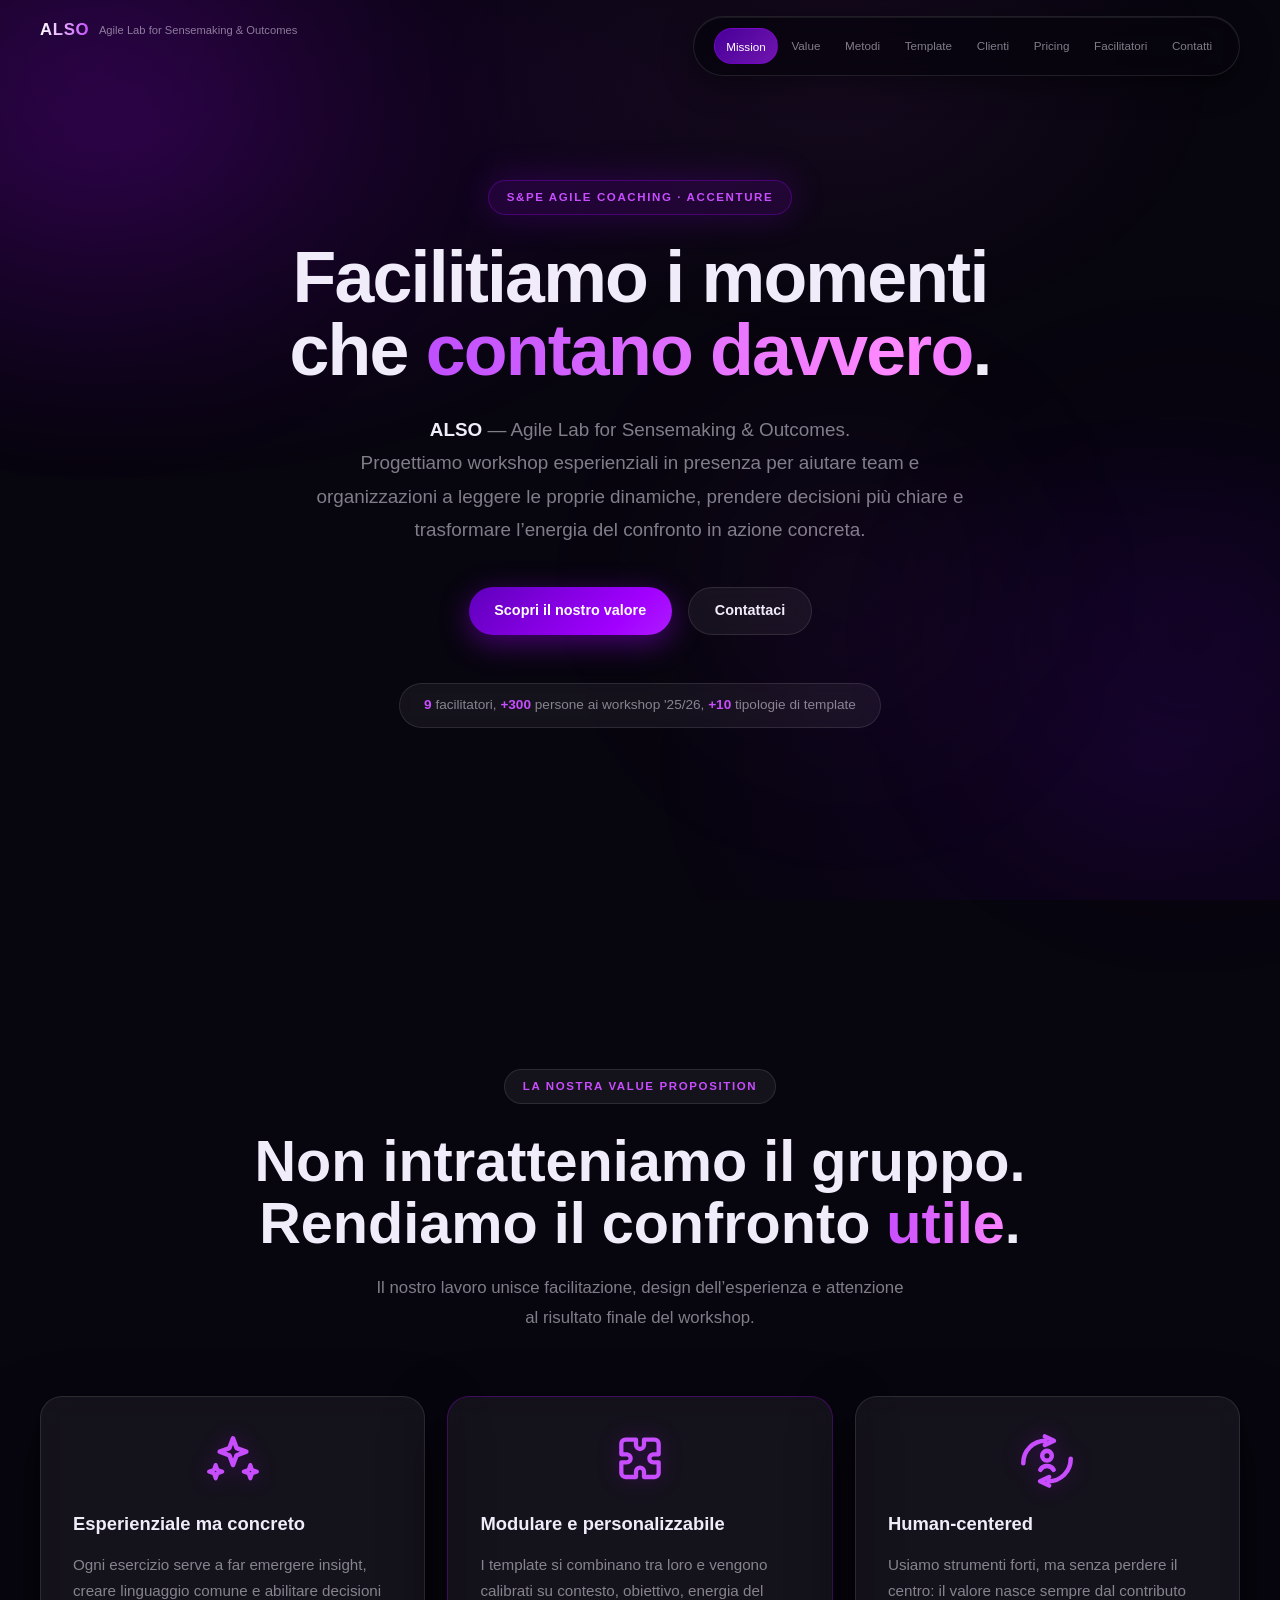
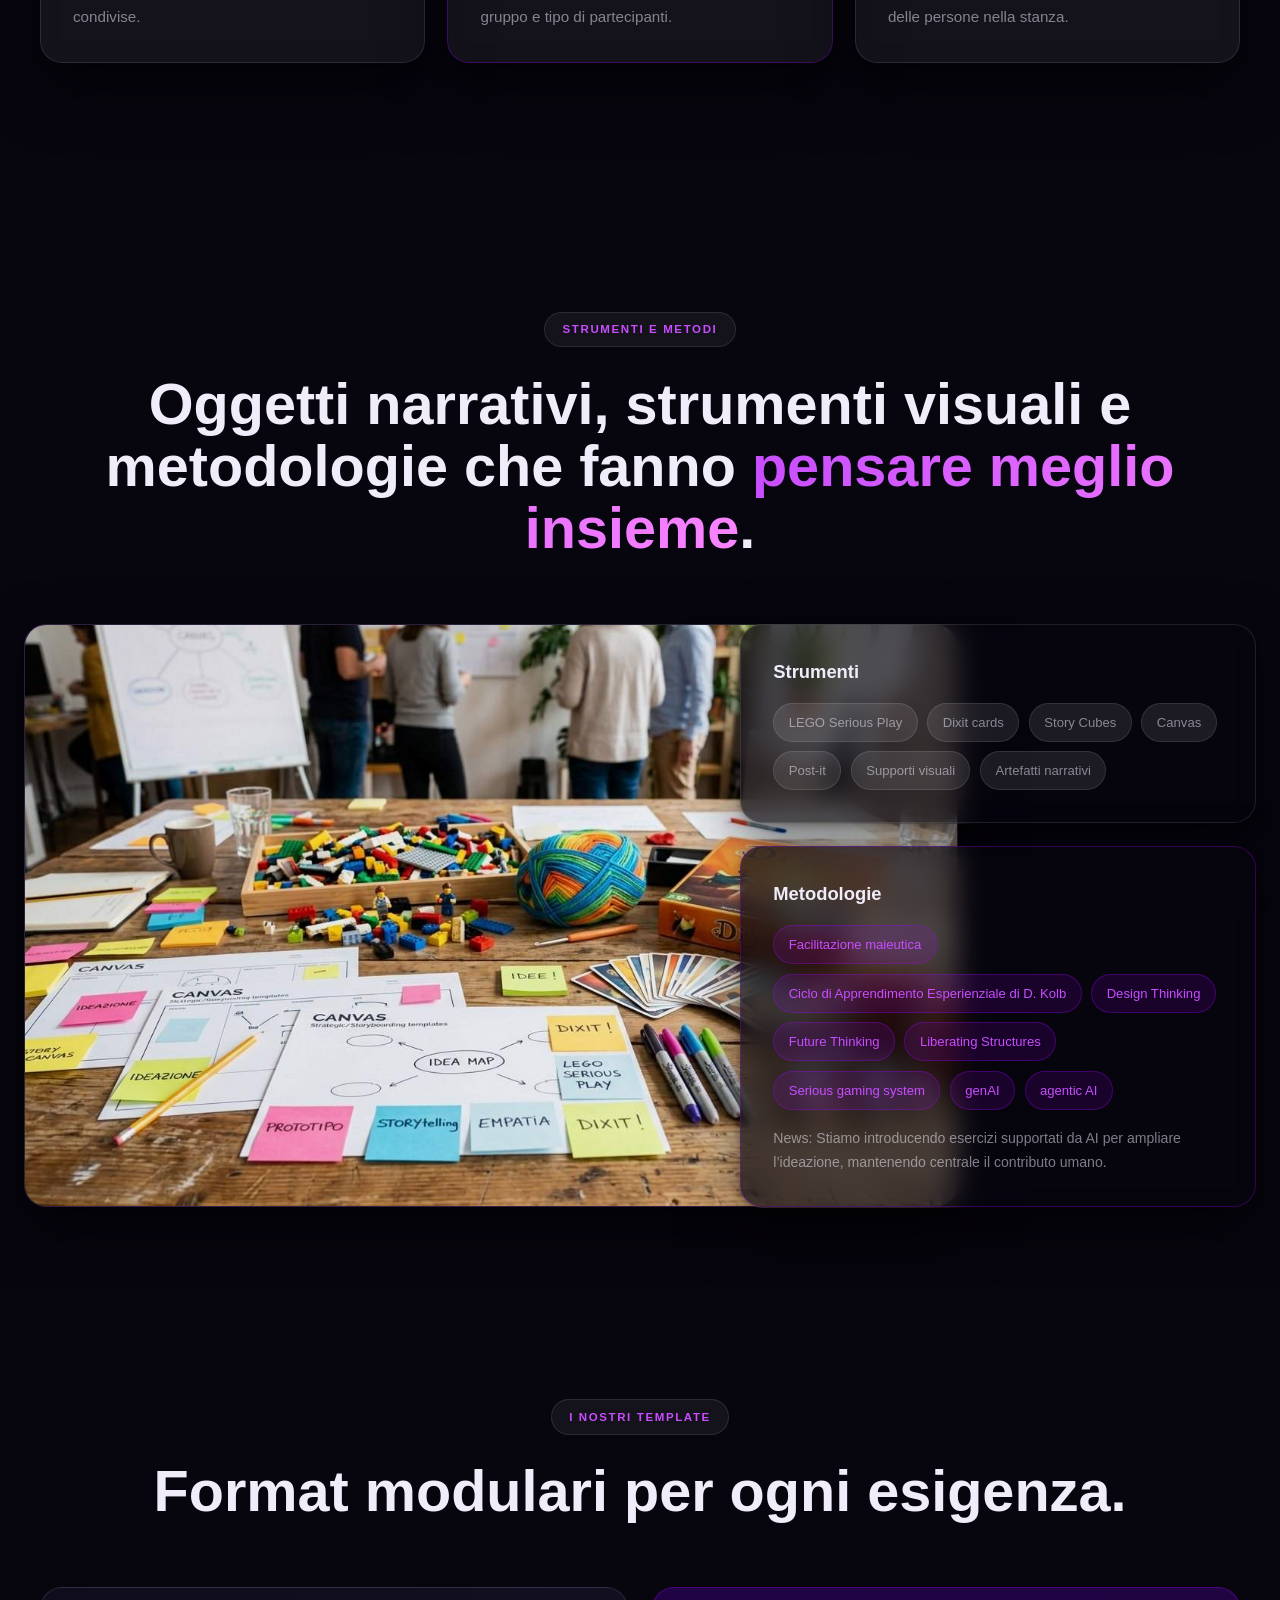
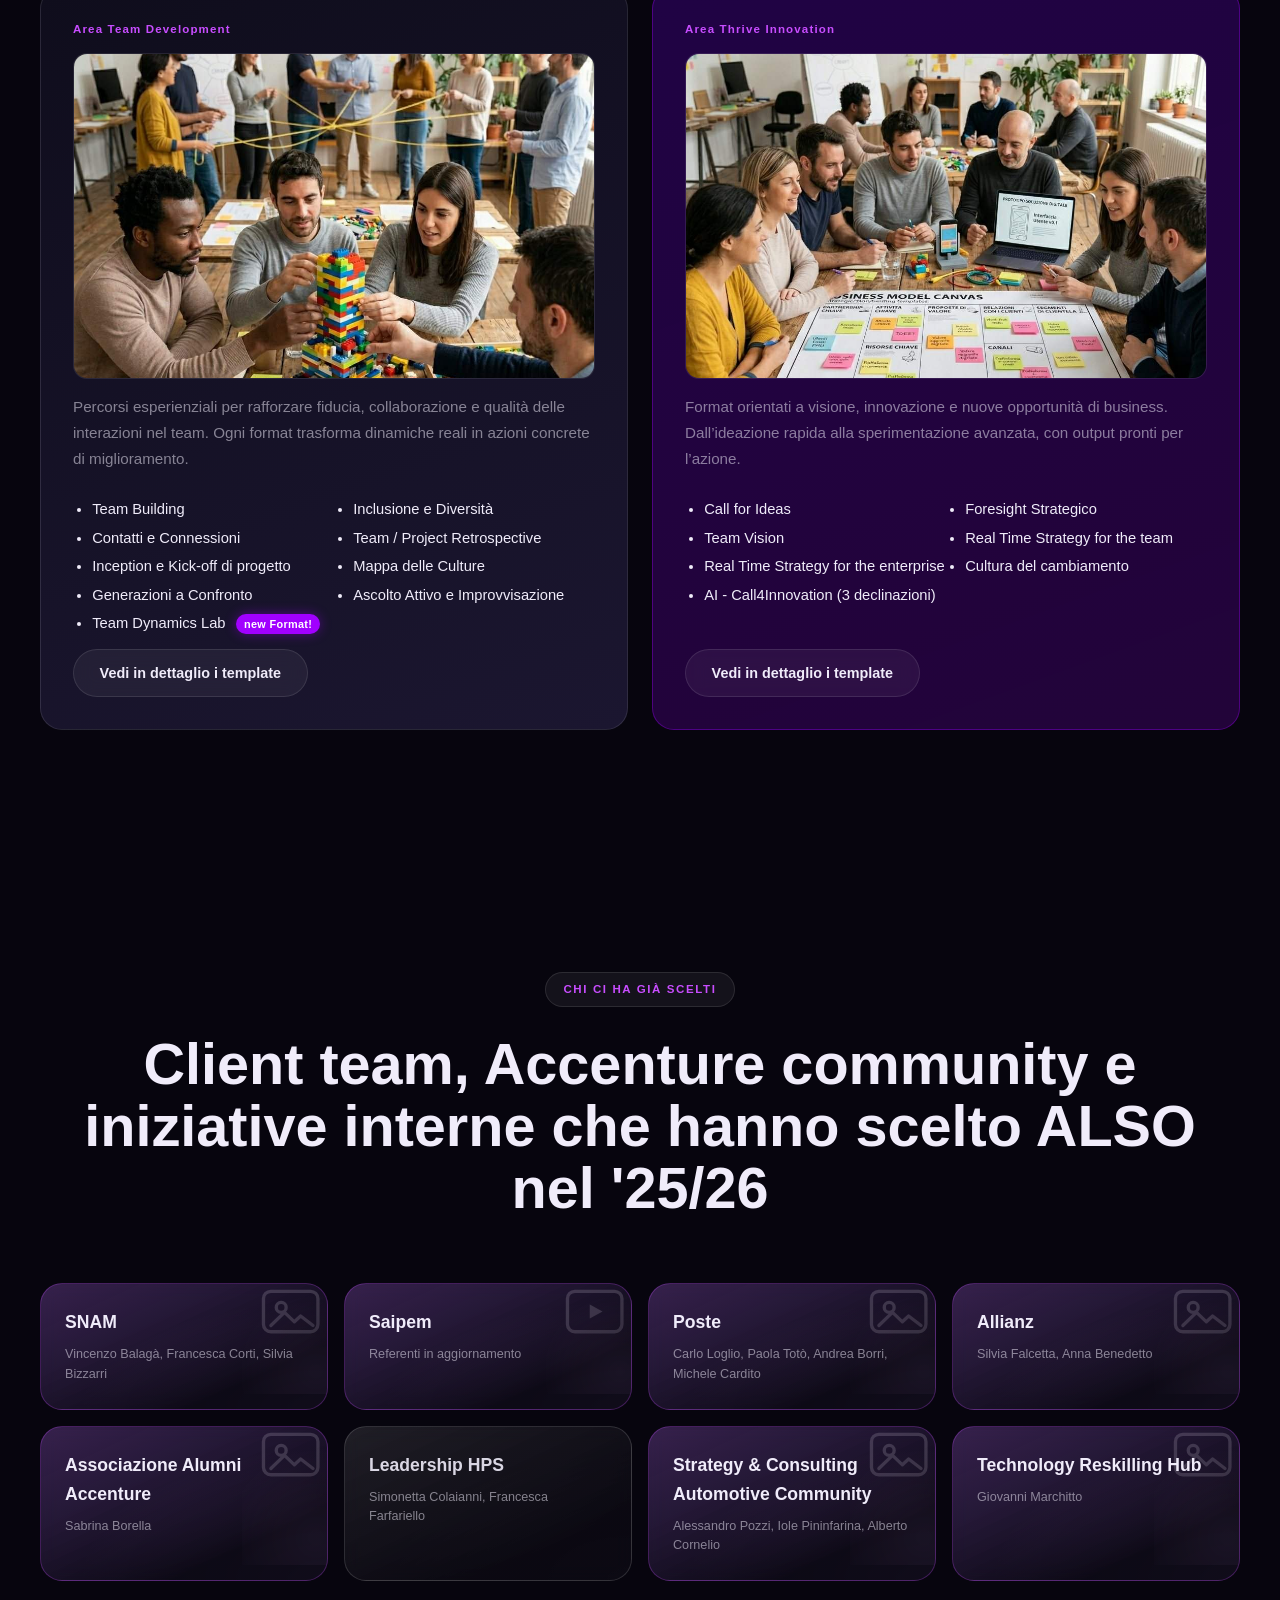
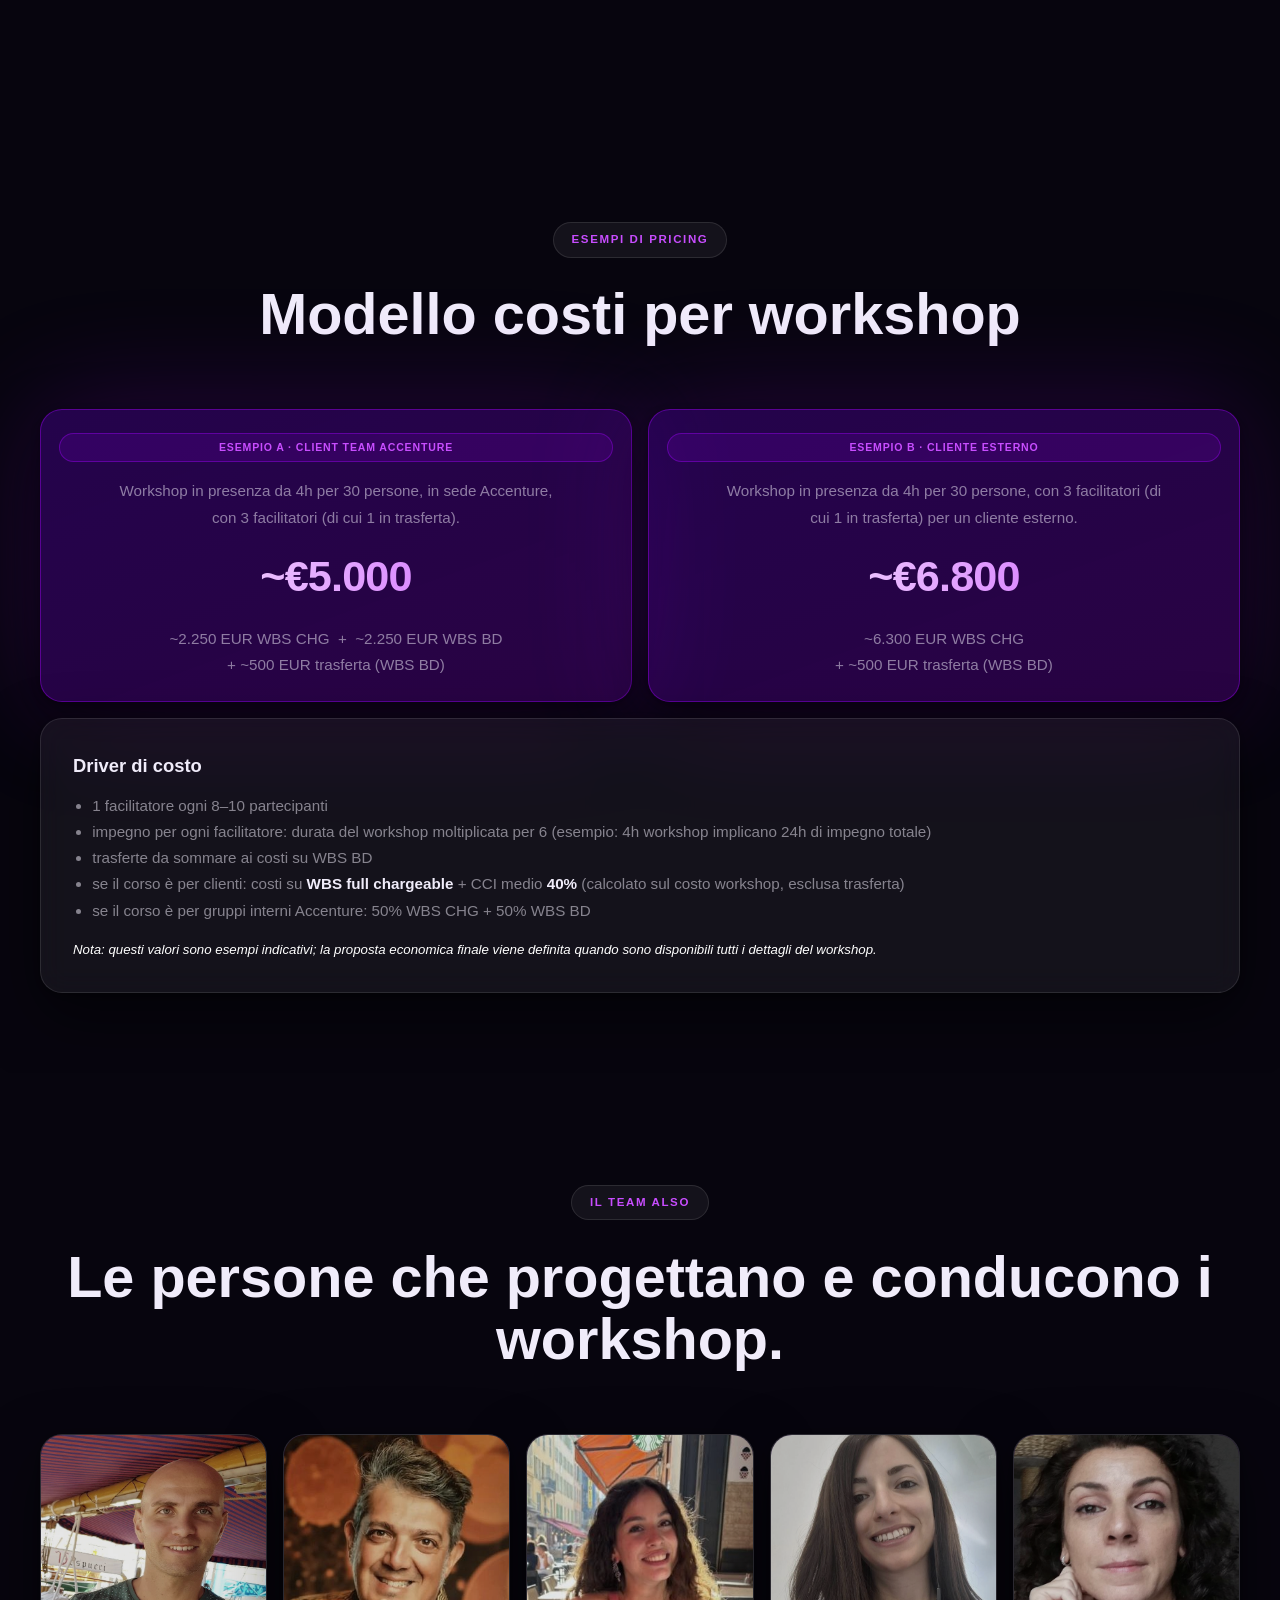
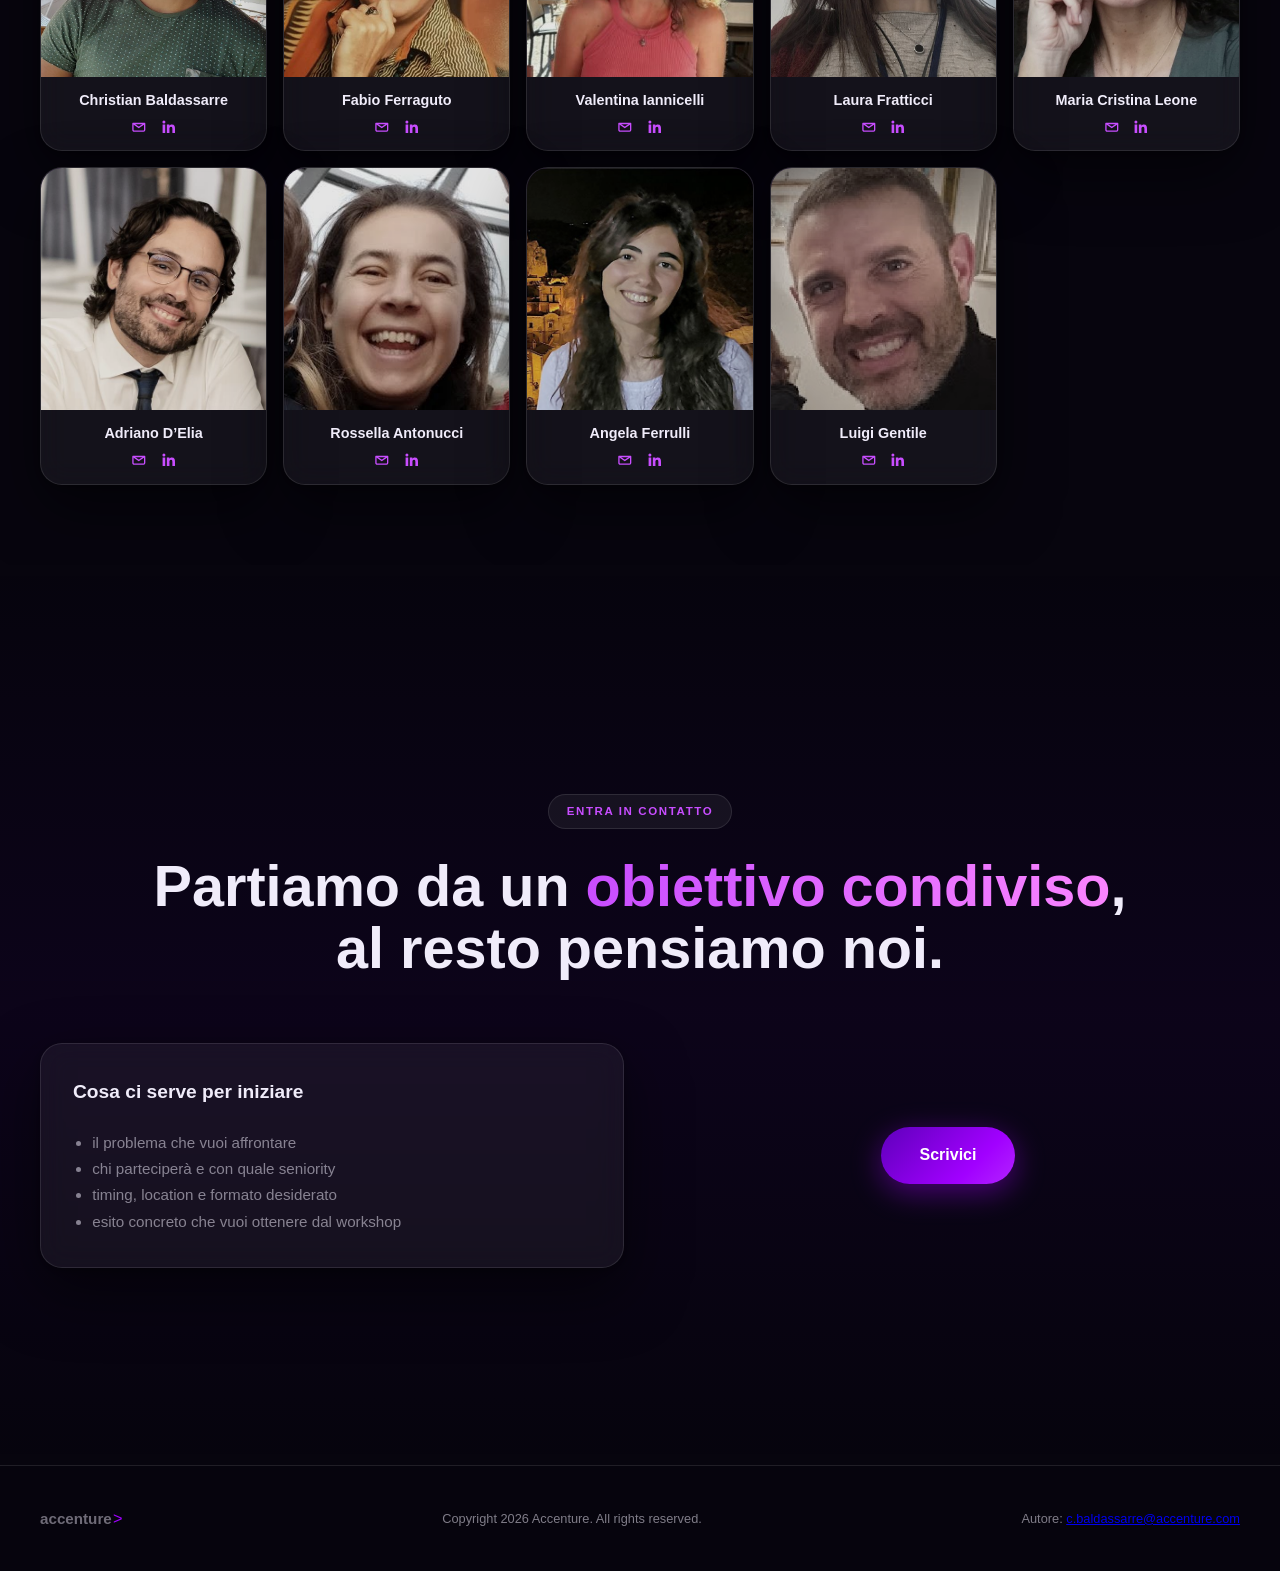
==== commit 87cc26c4: "aggiunge format Team Dynamics Lab in Area Team Development Nuovo template con pecetta "new Format!" " ====
--- a/index.html
+++ b/index.html
@@ -195,6 +195,7 @@
                             <li>Mappa delle Culture</li>
                             <li>Generazioni a Confronto</li>
                             <li>Ascolto Attivo e Improvvisazione</li>
+                            <li>Team Dynamics Lab <span class="badge-new">new Format!</span></li>
                         </ul>
                         <button class="btn btn--ghost template-detail-btn" type="button" data-modal-target="template-modal-team">Vedi in dettaglio i template</button>
                     </article>
@@ -284,6 +285,16 @@
                                 <td>Workshop breve e dinamico con Dixit card e Story Cubes per sviluppare ascolto attivo, presenza, adattamento e comunicazione autentica.</td>
                                 <td>10-20*</td>
                                 <td>90 min</td>
+                            </tr>
+                            <tr>
+                                <td>Team Dynamics Lab</td>
+                                <td>Team Dynamics Lab &egrave; un laboratorio esperienziale che usa il Serious Gaming per esplorare come collaboriamo davvero. In un formato a <strong>Collaboration Marketplace</strong>, ogni partecipante sceglie quale dimensione esplorare tra fiducia, dinamiche di team, decisioni e ownership.
+                                    Perch&eacute; serve:
+                                    la qualit&agrave; della collaborazione pesa sui risultati quanto le competenze; le dinamiche di team restano spesso implicite; il team building ricreativo lascia poco di concreto.
+                                    Cosa produce il workshop:
+                                    crea connessioni oltre i ruoli; rende visibili le dinamiche del gruppo; allena i comportamenti che rendono un team efficace; trasforma l&rsquo;esperienza in insight applicabili al lavoro quotidiano.</td>
+                                <td>15-40*</td>
+                                <td>Cicli da min. 2h</td>
                             </tr>
                         </tbody>
                     </table>
--- a/css/styles.css
+++ b/css/styles.css
@@ -694,6 +694,22 @@
     color: var(--text);
     font-size: 0.92rem;
     line-height: 1.55;
+}
+
+.badge-new {
+    display: inline-block;
+    margin-left: 0.4rem;
+    padding: 0.1rem 0.5rem;
+    border-radius: 999px;
+    background: var(--accent);
+    color: #fff;
+    font-size: 0.68rem;
+    font-weight: 700;
+    letter-spacing: 0.03em;
+    line-height: 1.5;
+    white-space: nowrap;
+    vertical-align: middle;
+    box-shadow: 0 0 12px var(--accent-glow);
 }
 
 .template-detail-btn {
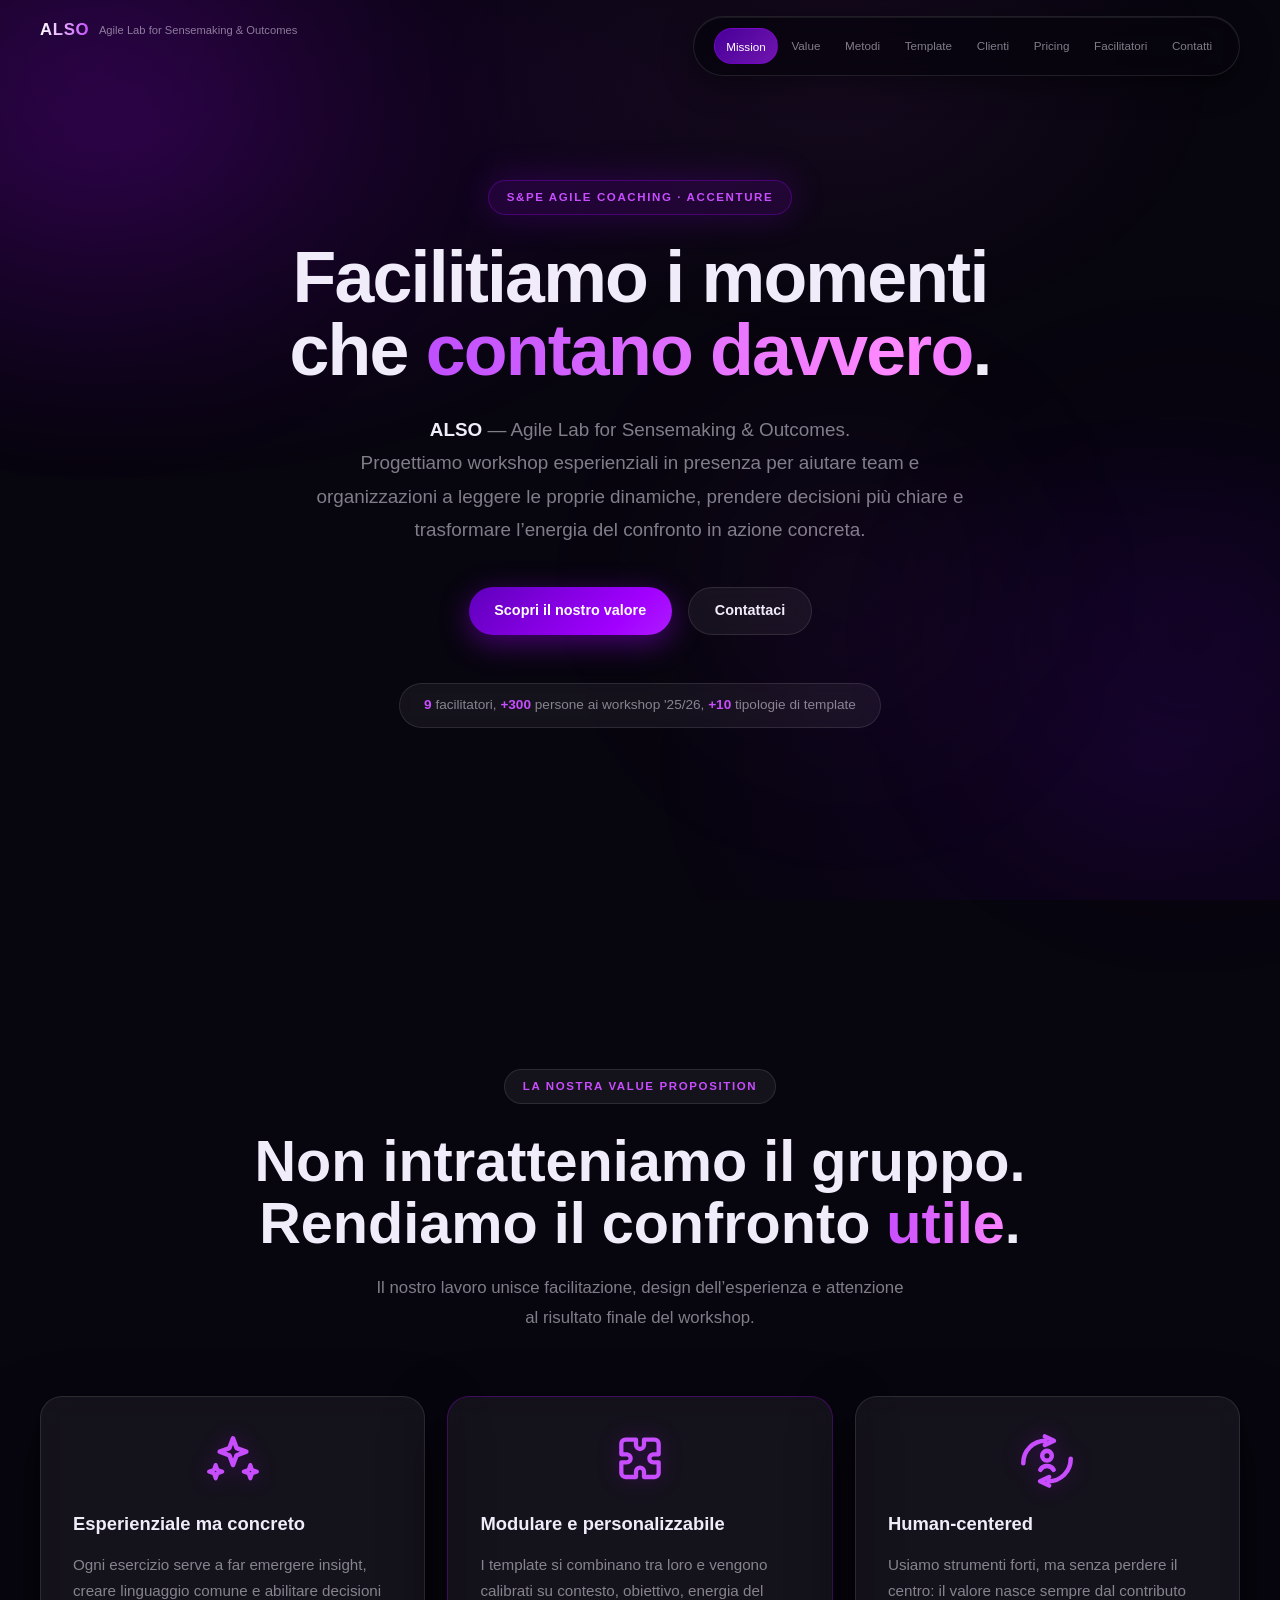
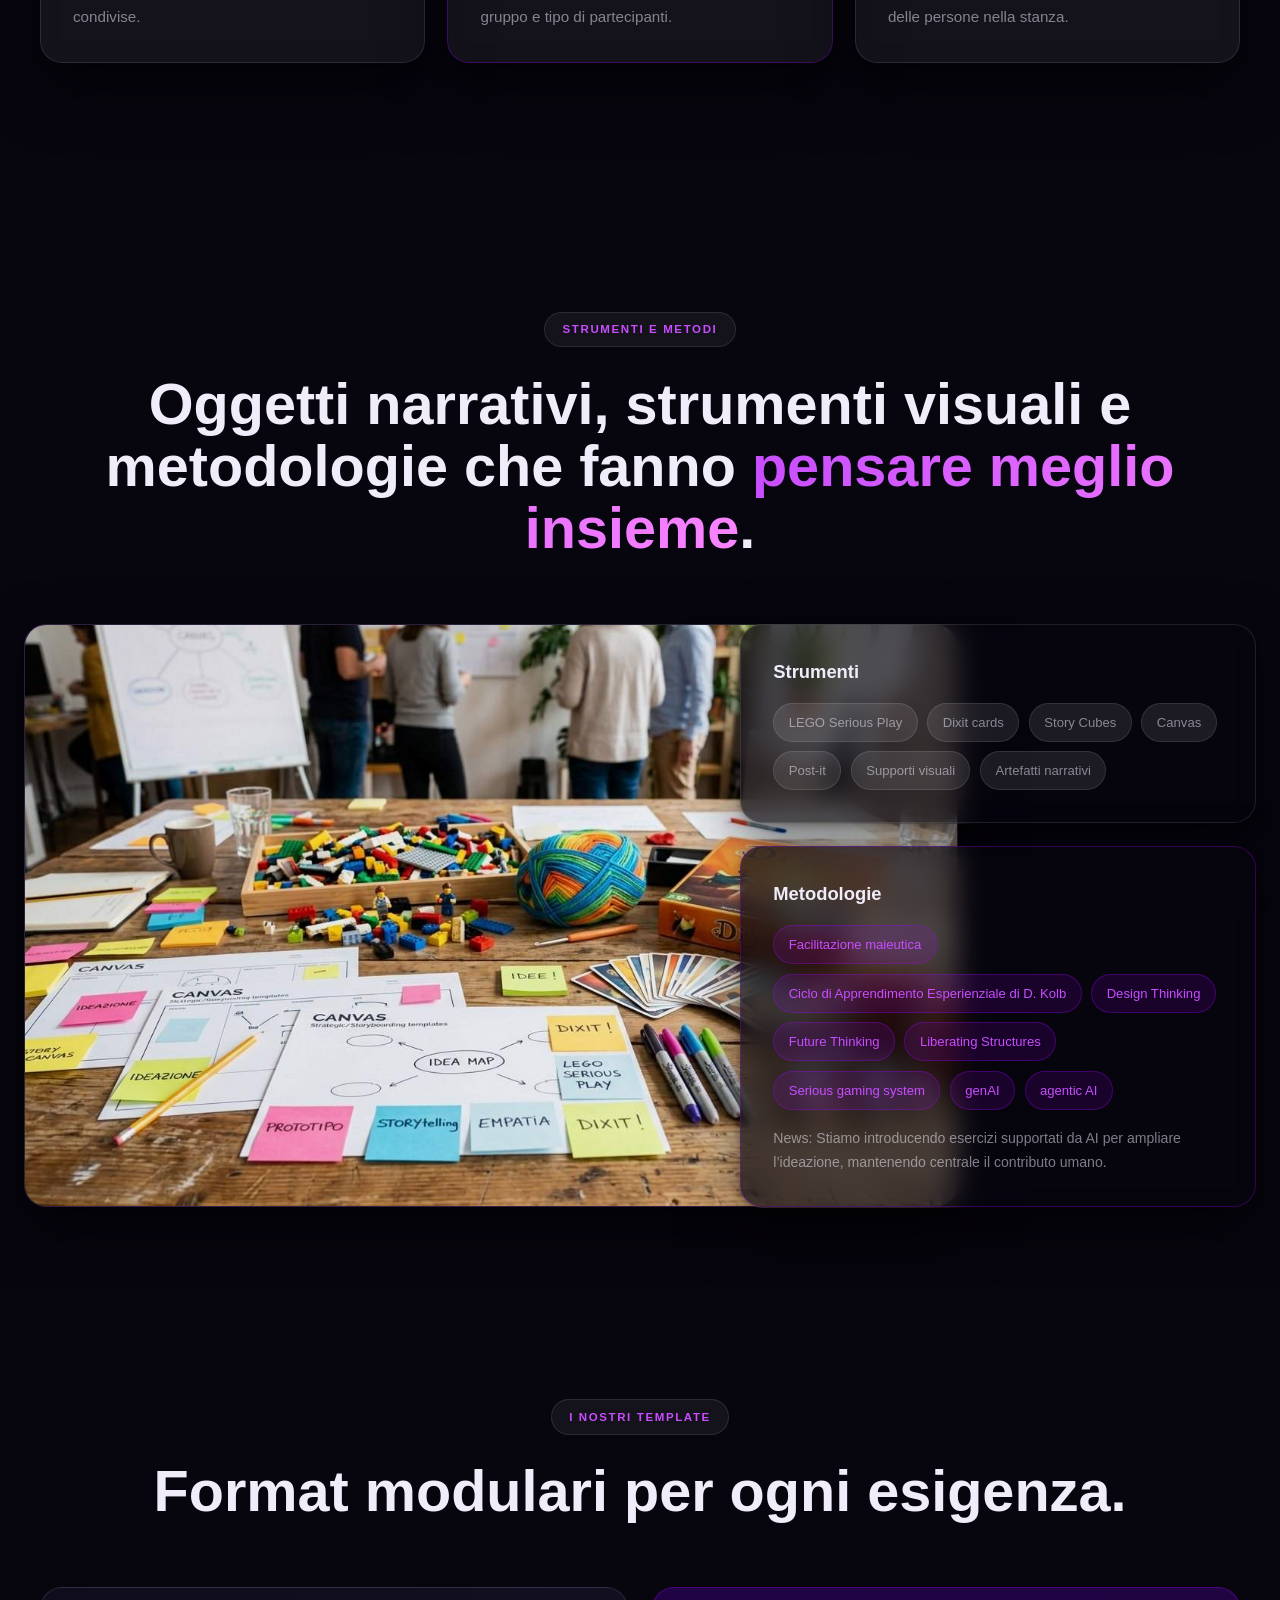
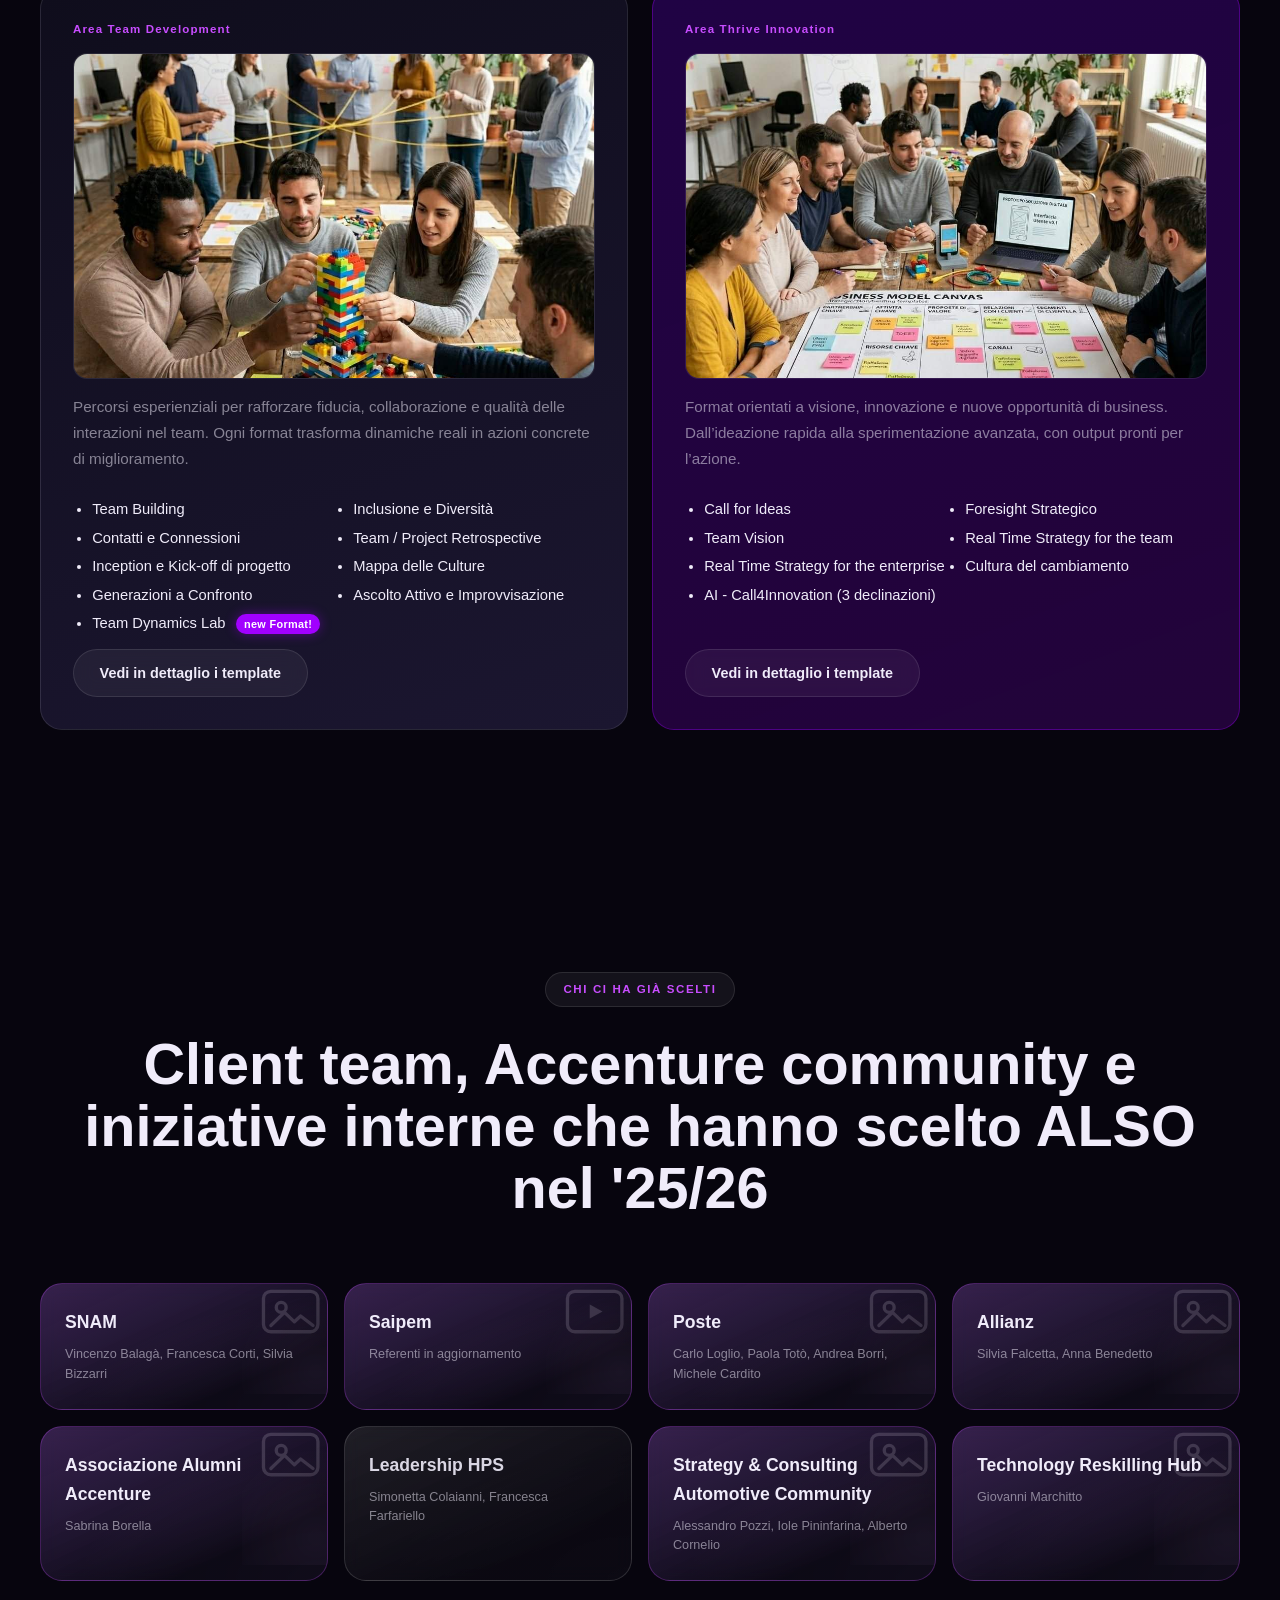
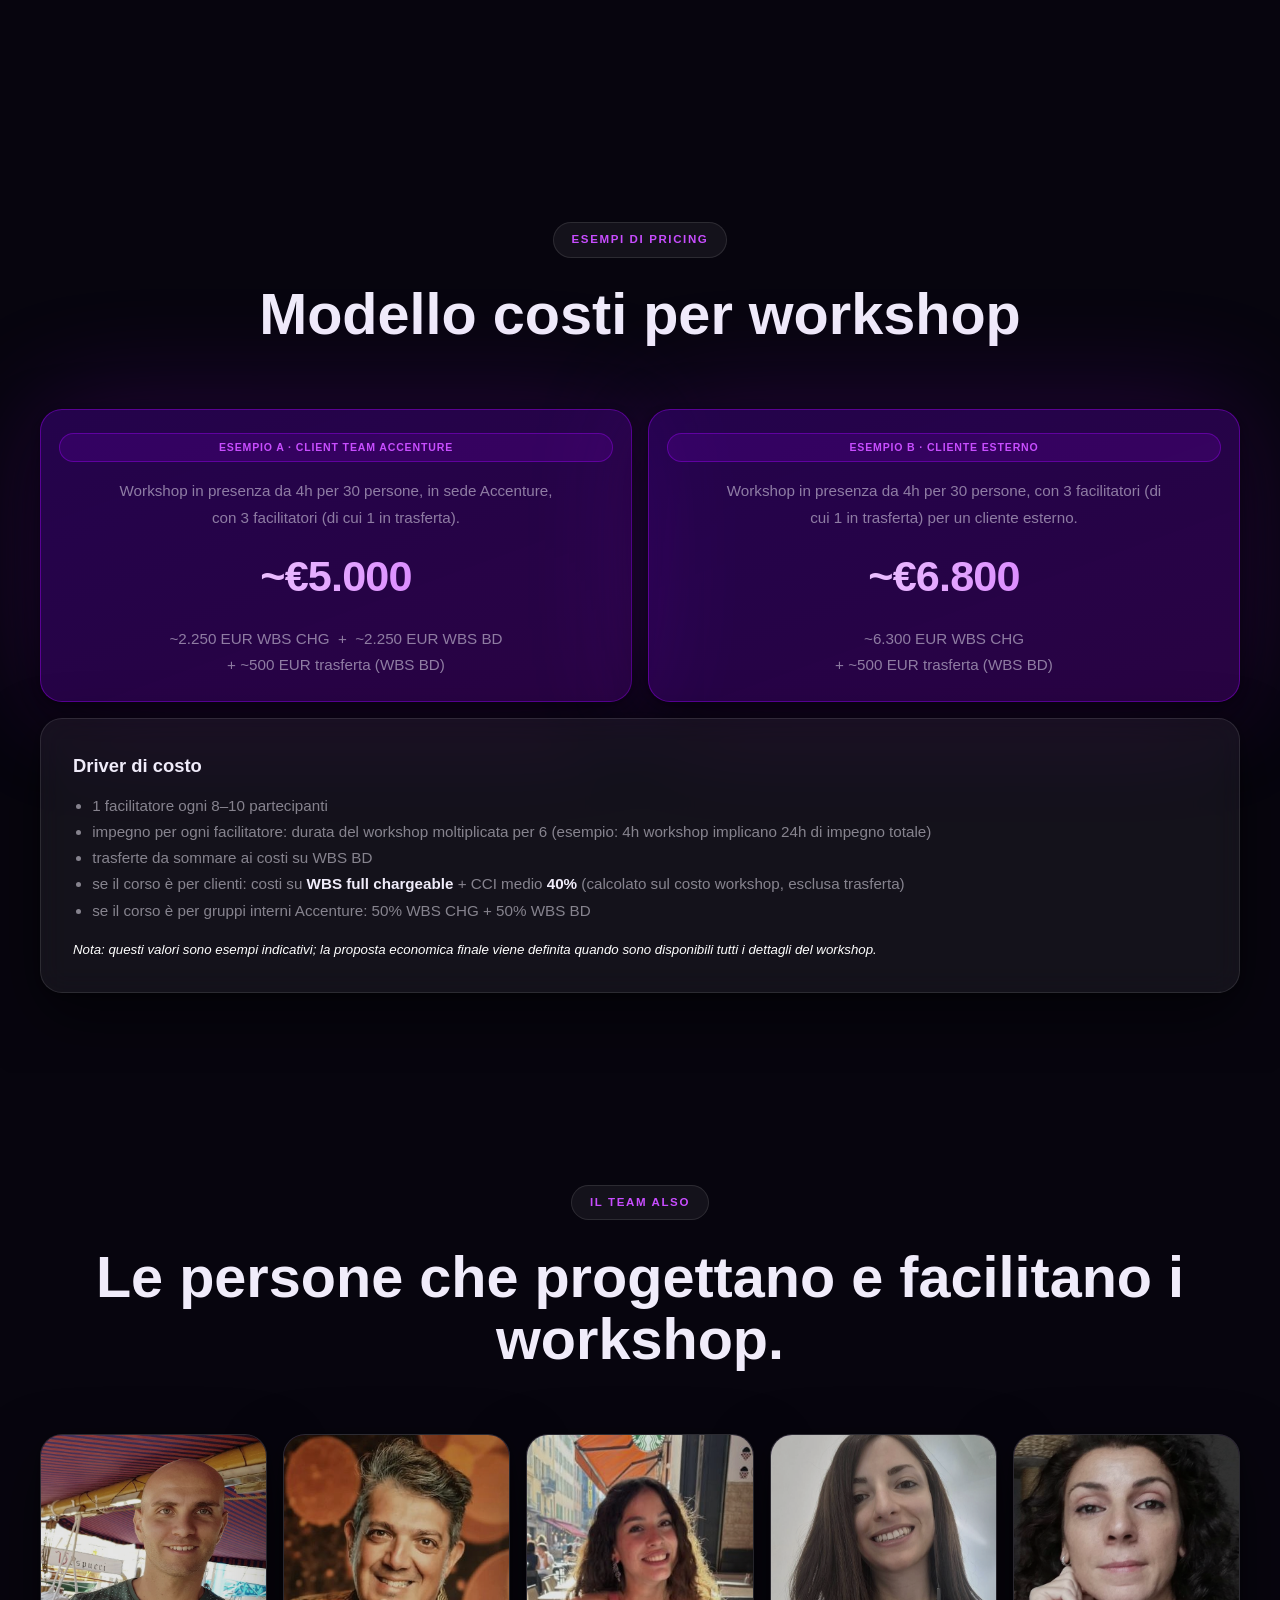
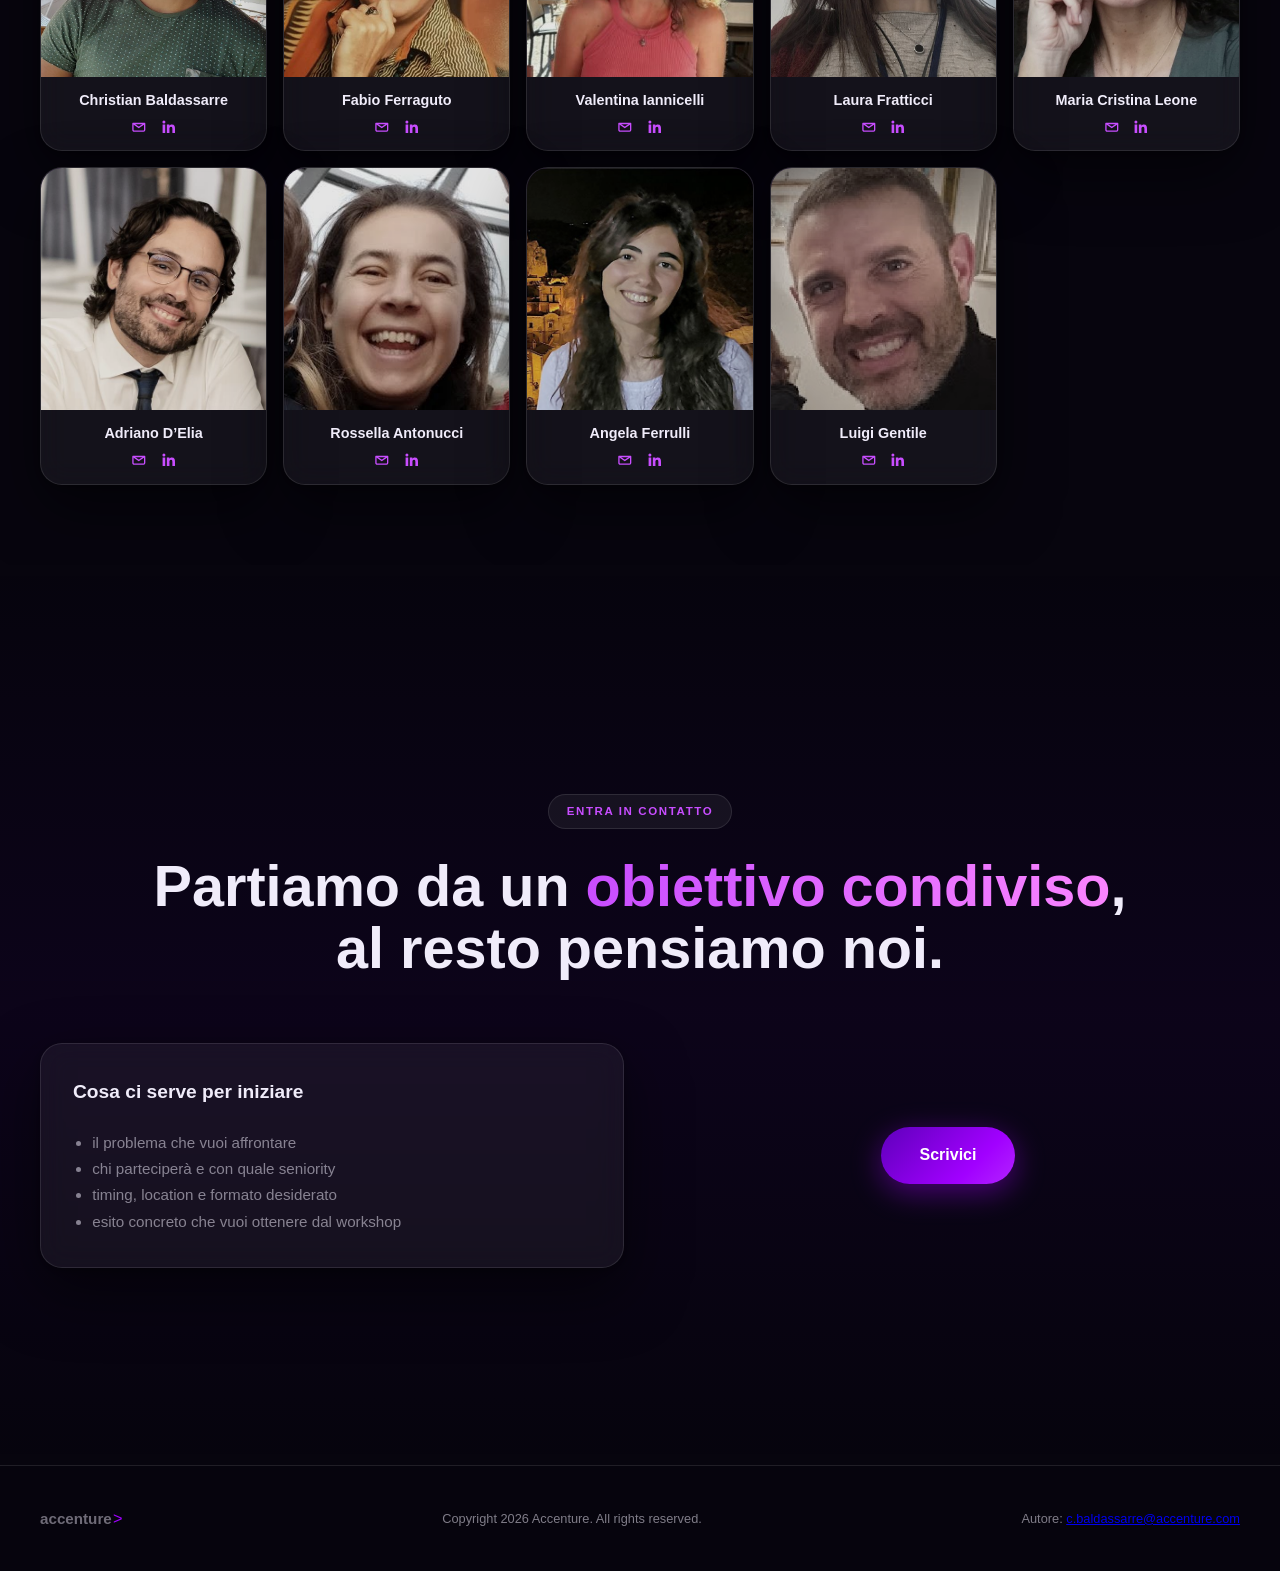
==== commit c708a3b1: "sostituisce 'conducono' con 'facilitano' nella sezione Il team ALSO Co-Authored-By: Claude Sonnet 5 " ====
--- a/index.html
+++ b/index.html
@@ -5,7 +5,7 @@
     <meta name="viewport" content="width=device-width, initial-scale=1.0">
     <title>ALSO | Agile Lab for Sensemaking &amp; Outcomes</title>
     <meta name="description" content="ALSO, Agile Lab for Sensemaking &amp; Outcomes, &egrave; il team di facilitazione di S&amp;PE Agile Coaching. Workshop esperienziali in presenza per team e organizzazioni.">
-    <link rel="stylesheet" href="css/styles.css">
+    <link rel="stylesheet" href="css/styles.css?v=20260924">
 </head>
 <body>
 
@@ -676,7 +676,7 @@
             <div class="scene-wrap">
                 <header class="scene-hd">
                     <span class="tag">Il team ALSO</span>
-                    <h2 class="scene-title">Le persone che progettano e conducono i workshop.</h2>
+                    <h2 class="scene-title">Le persone che progettano e facilitano i workshop.</h2>
                 </header>
 
                 <div class="facilitator-grid">
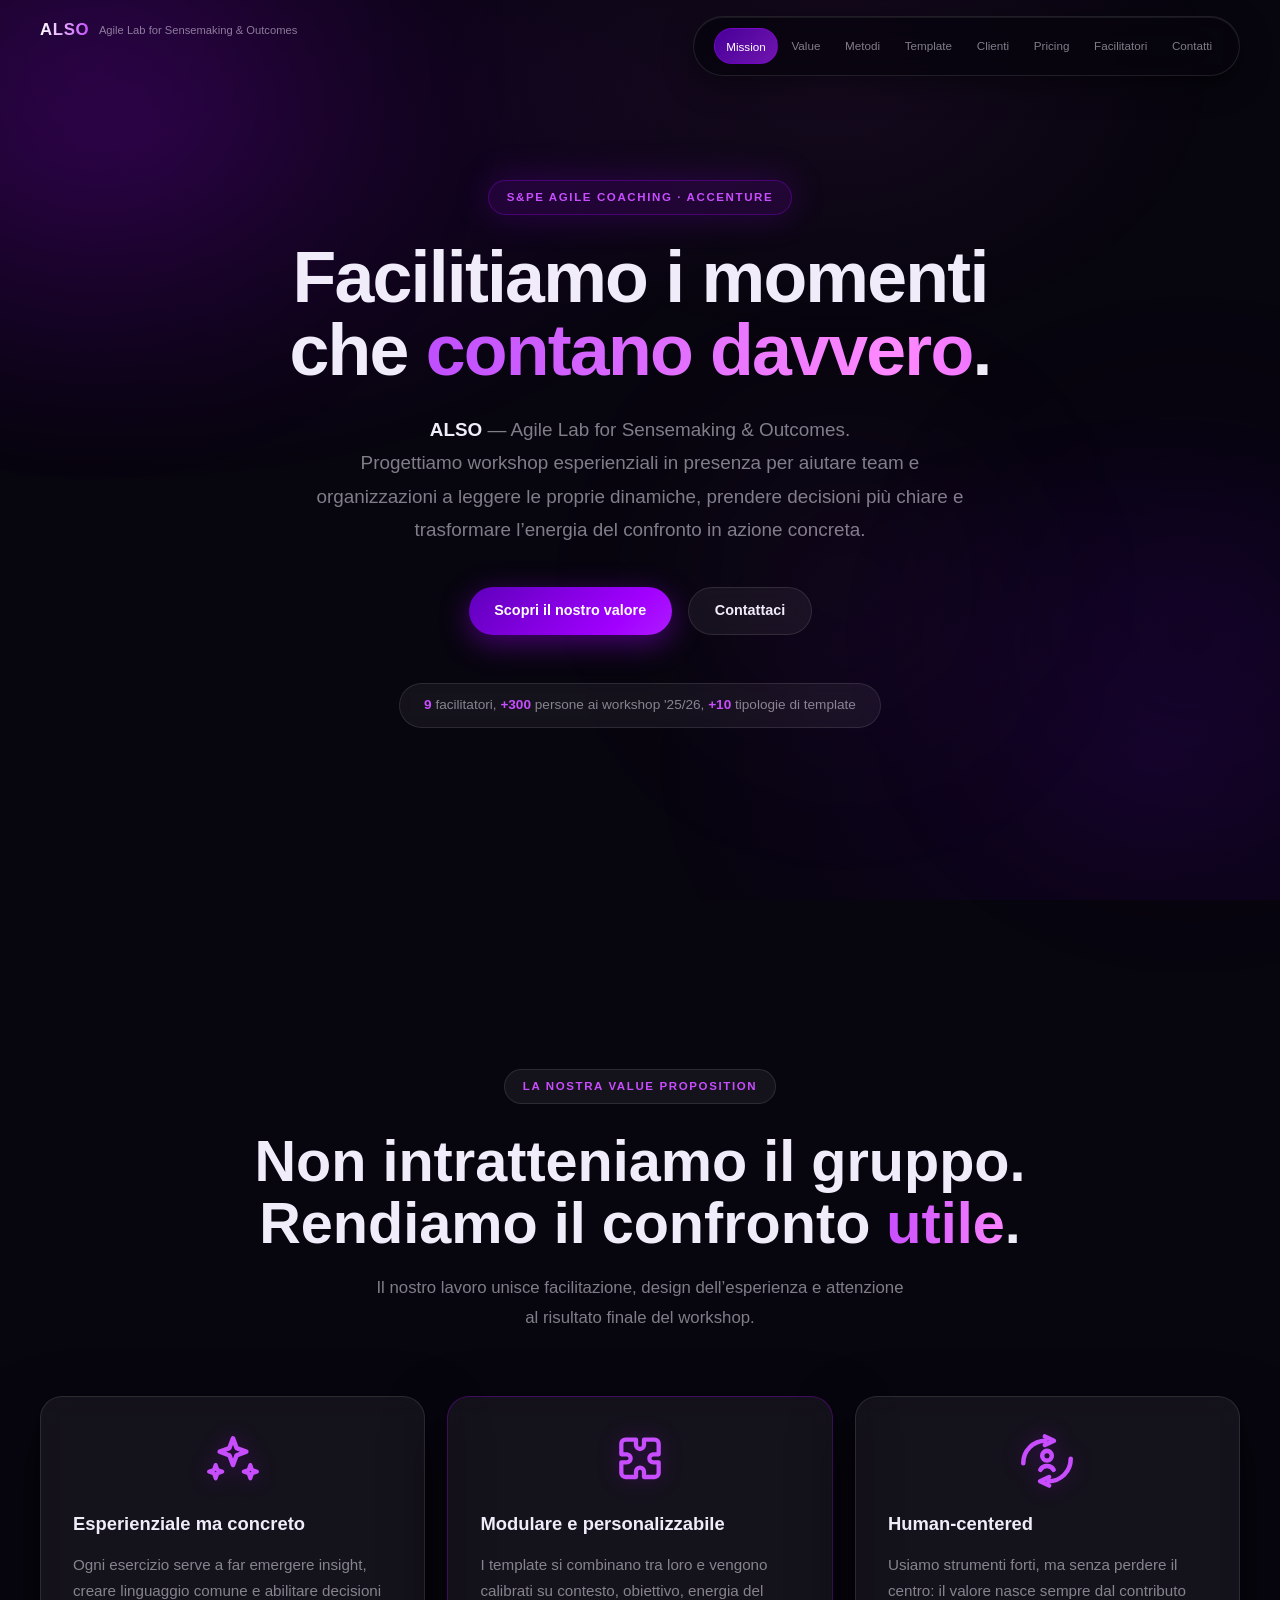
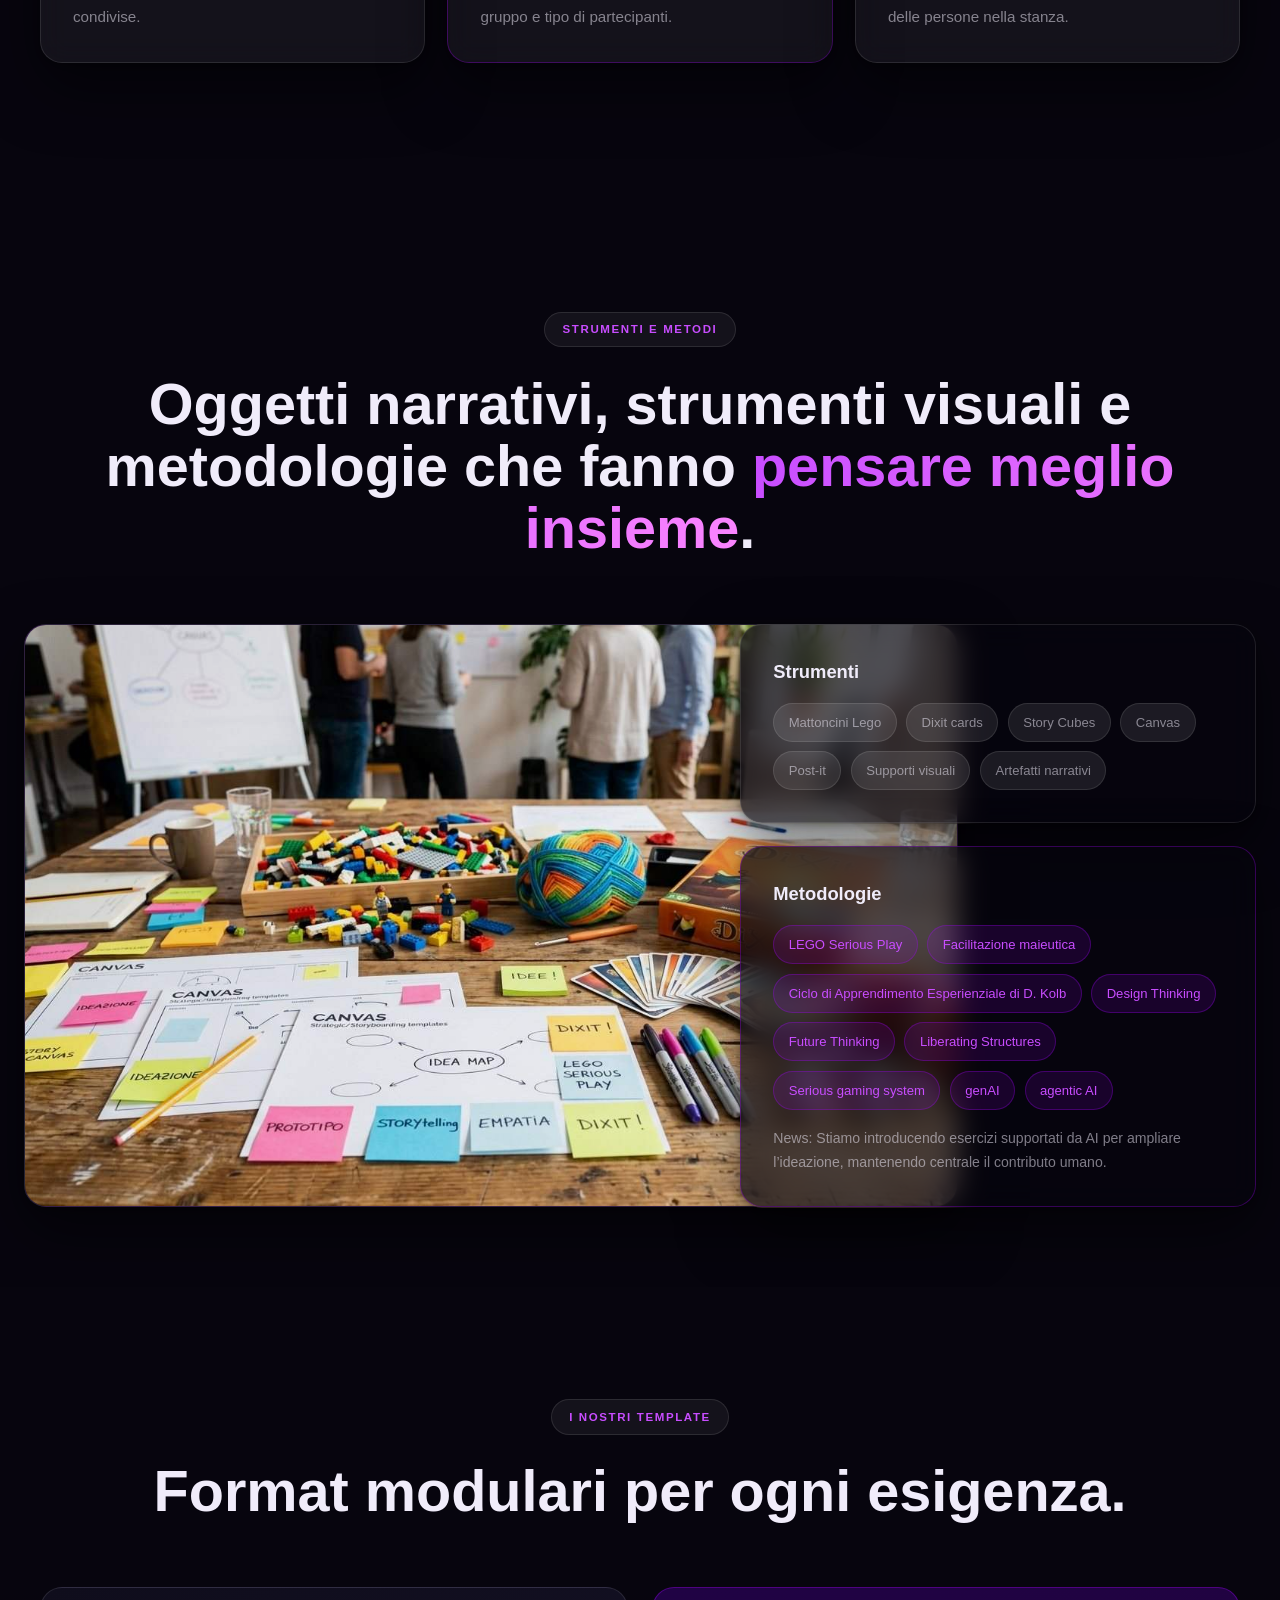
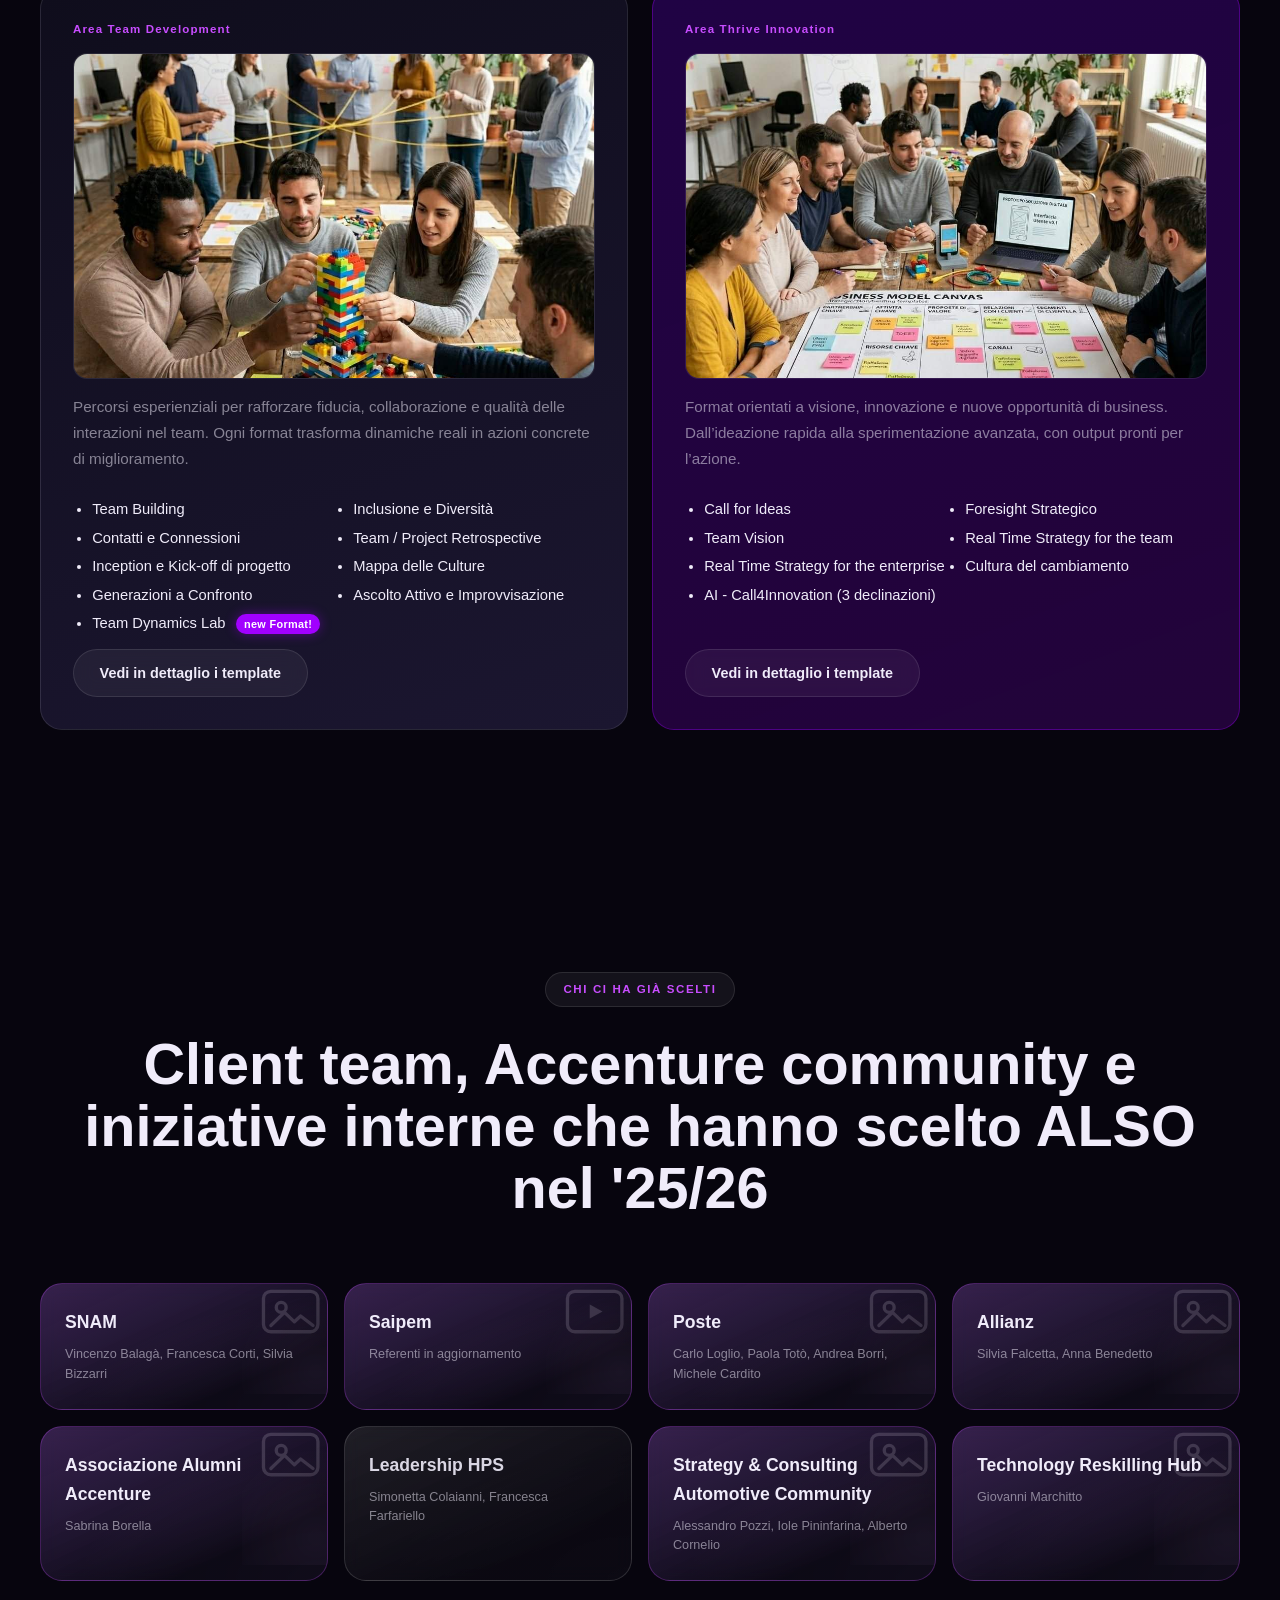
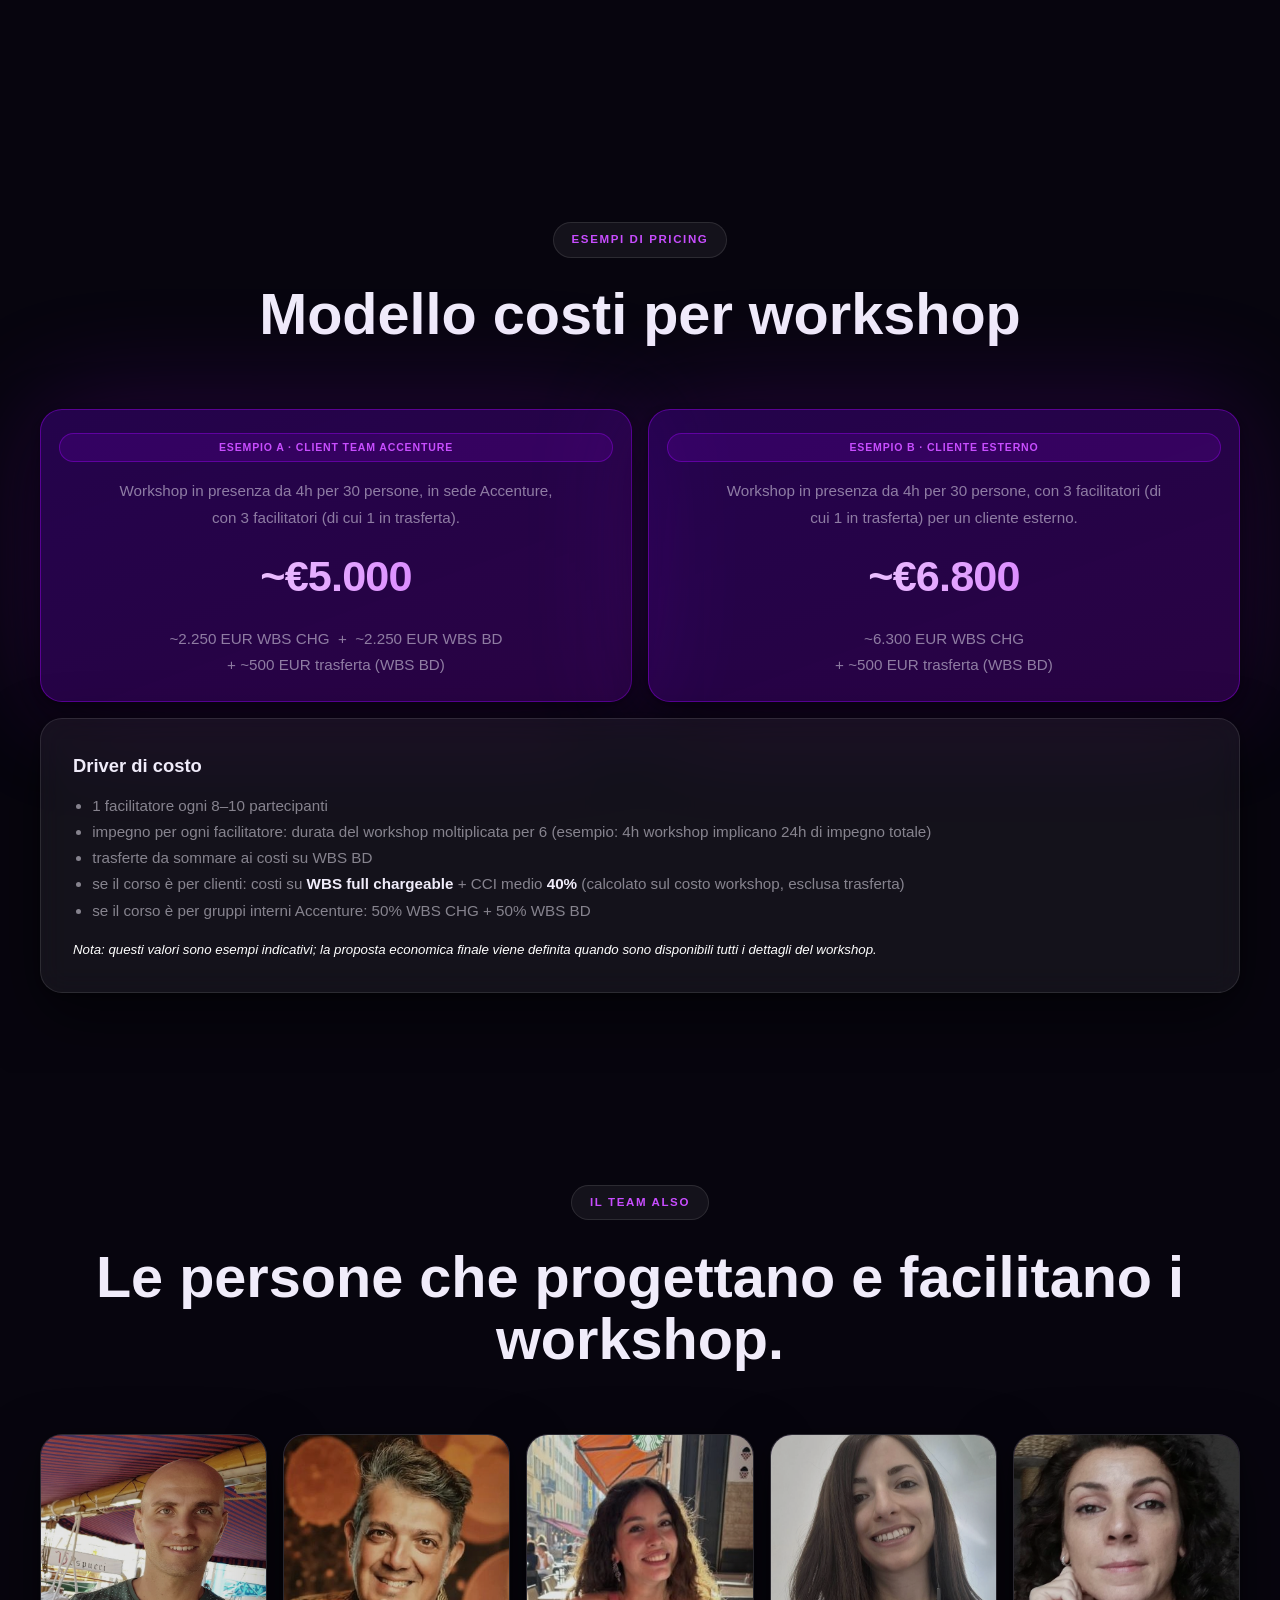
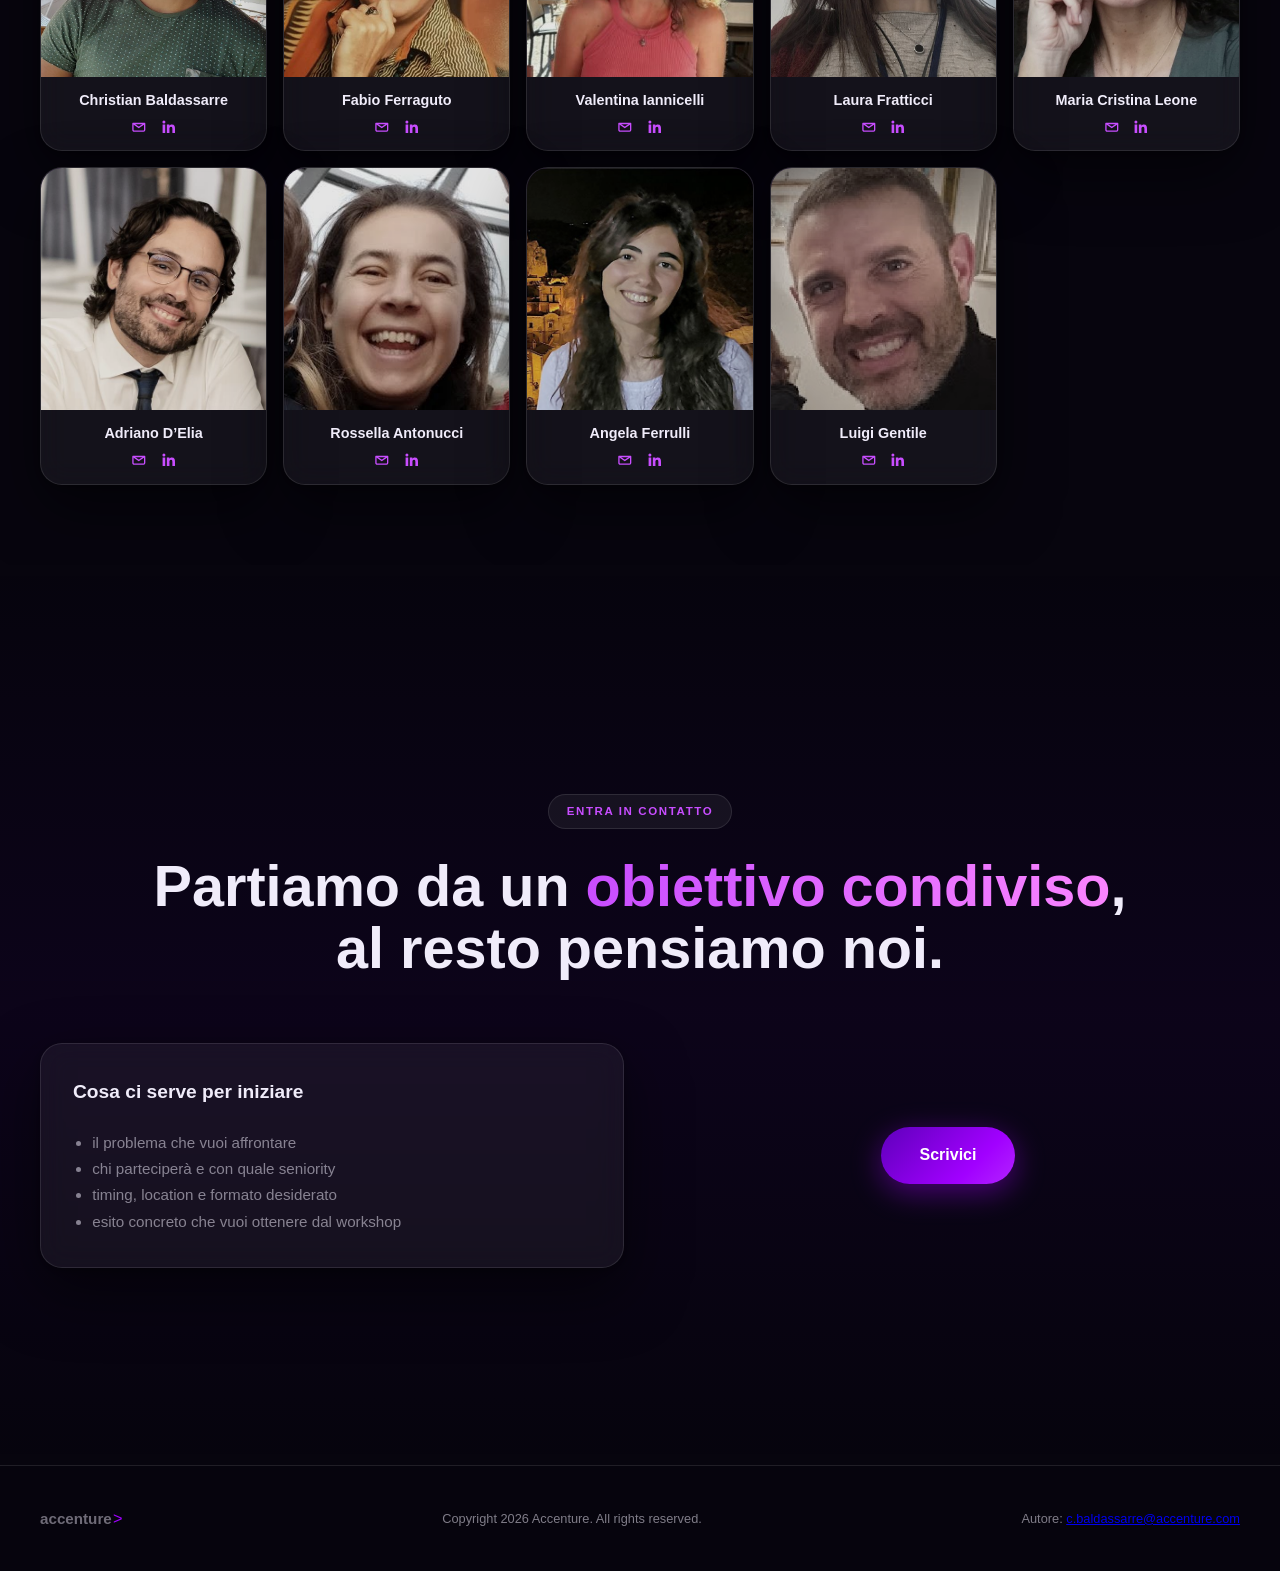
==== commit 00a33890: "sposta LEGO Serious Play tra le metodologie LEGO Serious Play e' una metodologia, non uno strumento:" ====
--- a/index.html
+++ b/index.html
@@ -140,7 +140,7 @@
                         <article class="card card--glass">
                             <h3>Strumenti</h3>
                             <div class="tag-cloud">
-                                <span class="chip">LEGO Serious Play</span>
+                                <span class="chip">Mattoncini Lego</span>
                                 <span class="chip">Dixit cards</span>
                                 <span class="chip">Story Cubes</span>
                                 <span class="chip">Canvas</span>
@@ -153,6 +153,7 @@
                         <article class="card card--glass card--accent-border">
                             <h3>Metodologie</h3>
                             <div class="tag-cloud">
+                                <span class="chip chip--accent">LEGO Serious Play</span>
                                 <span class="chip chip--accent">Facilitazione maieutica</span>
                                 <span class="chip chip--accent">Ciclo di Apprendimento Esperienziale di D. Kolb</span>
 								<span class="chip chip--accent">Design Thinking</span>
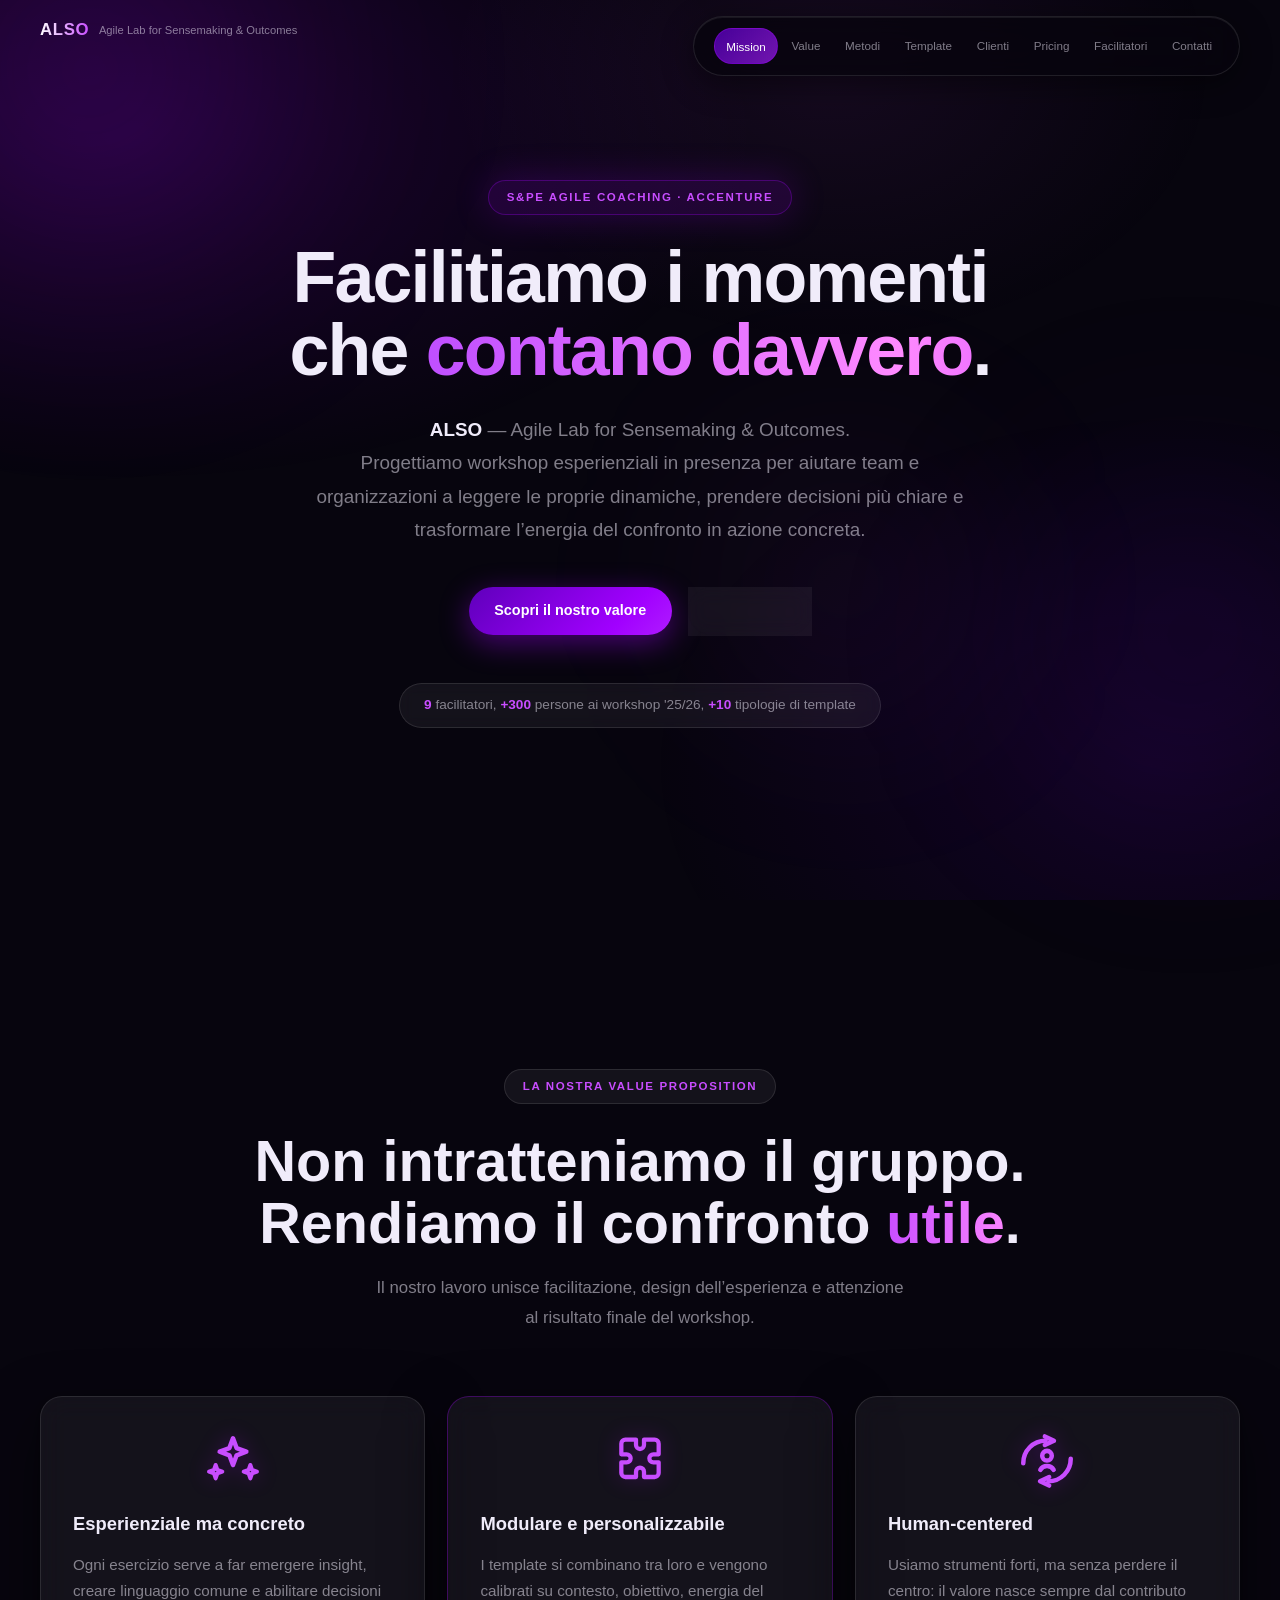
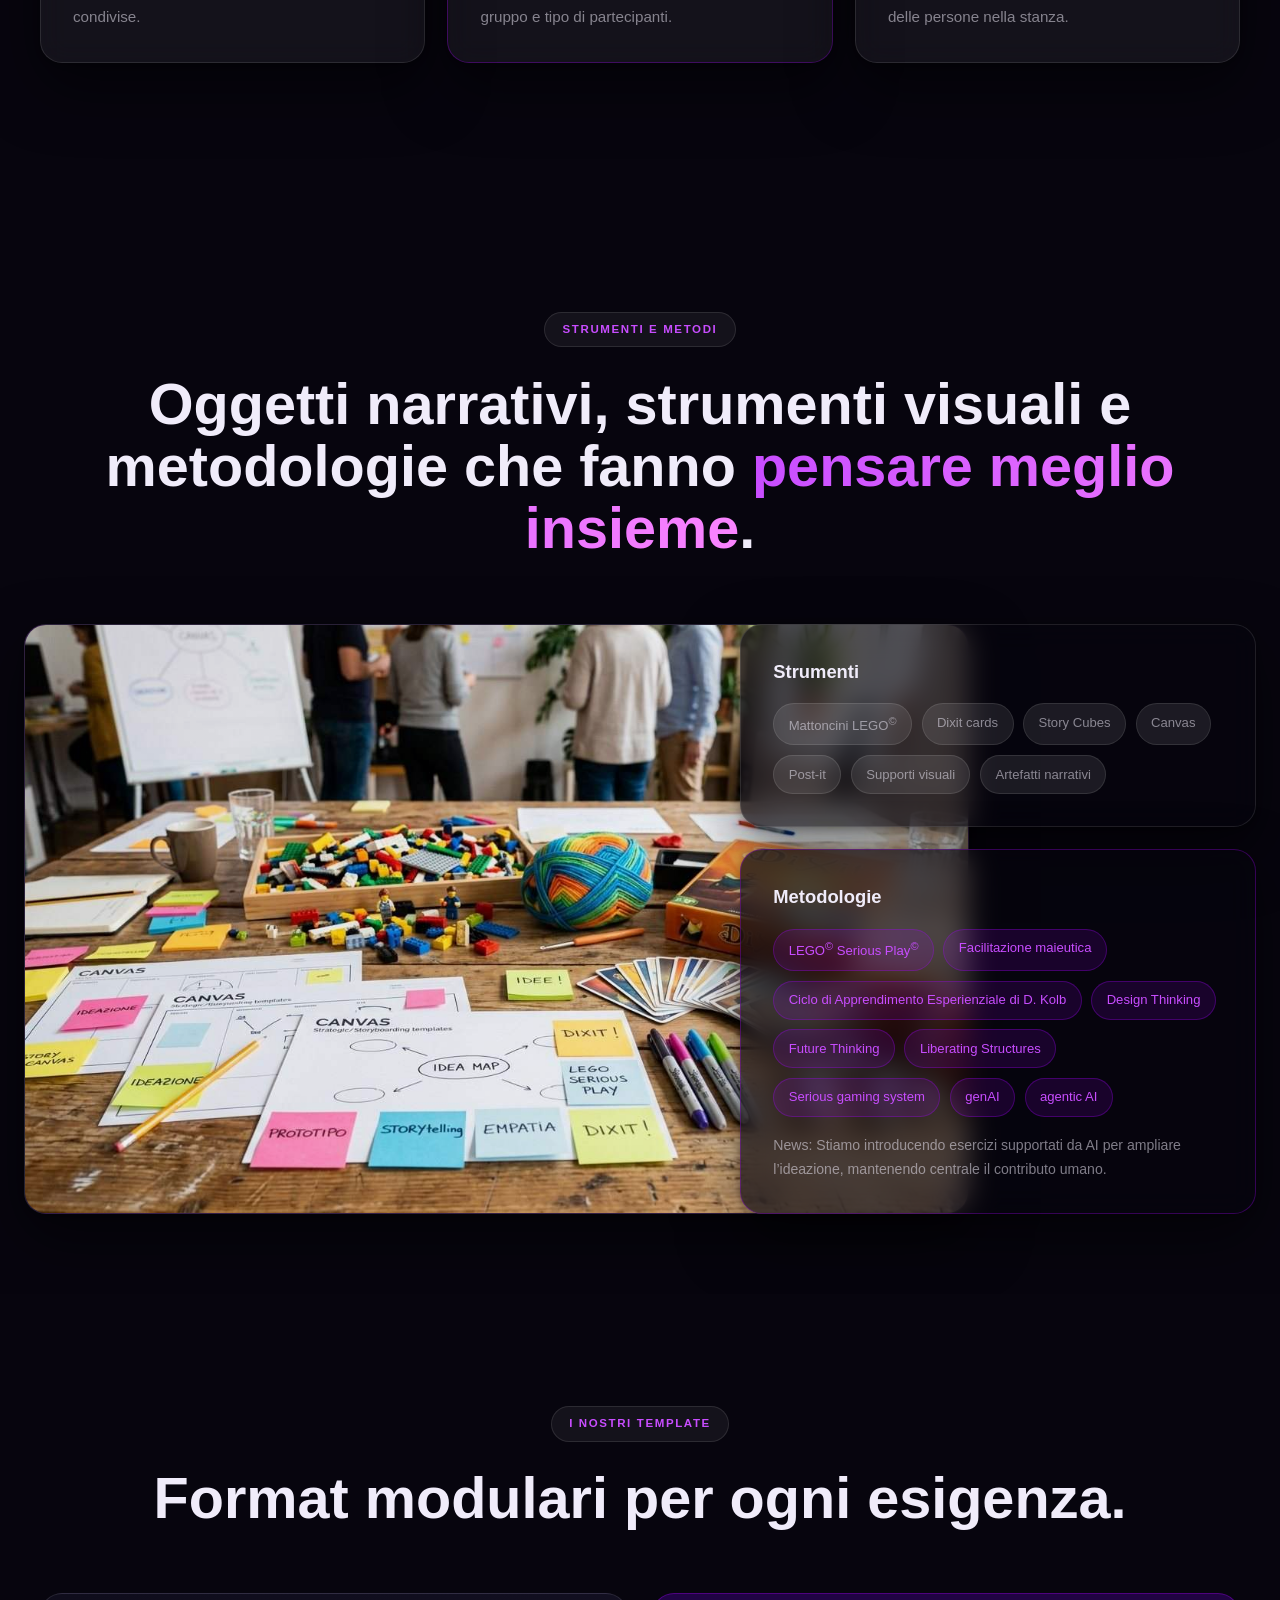
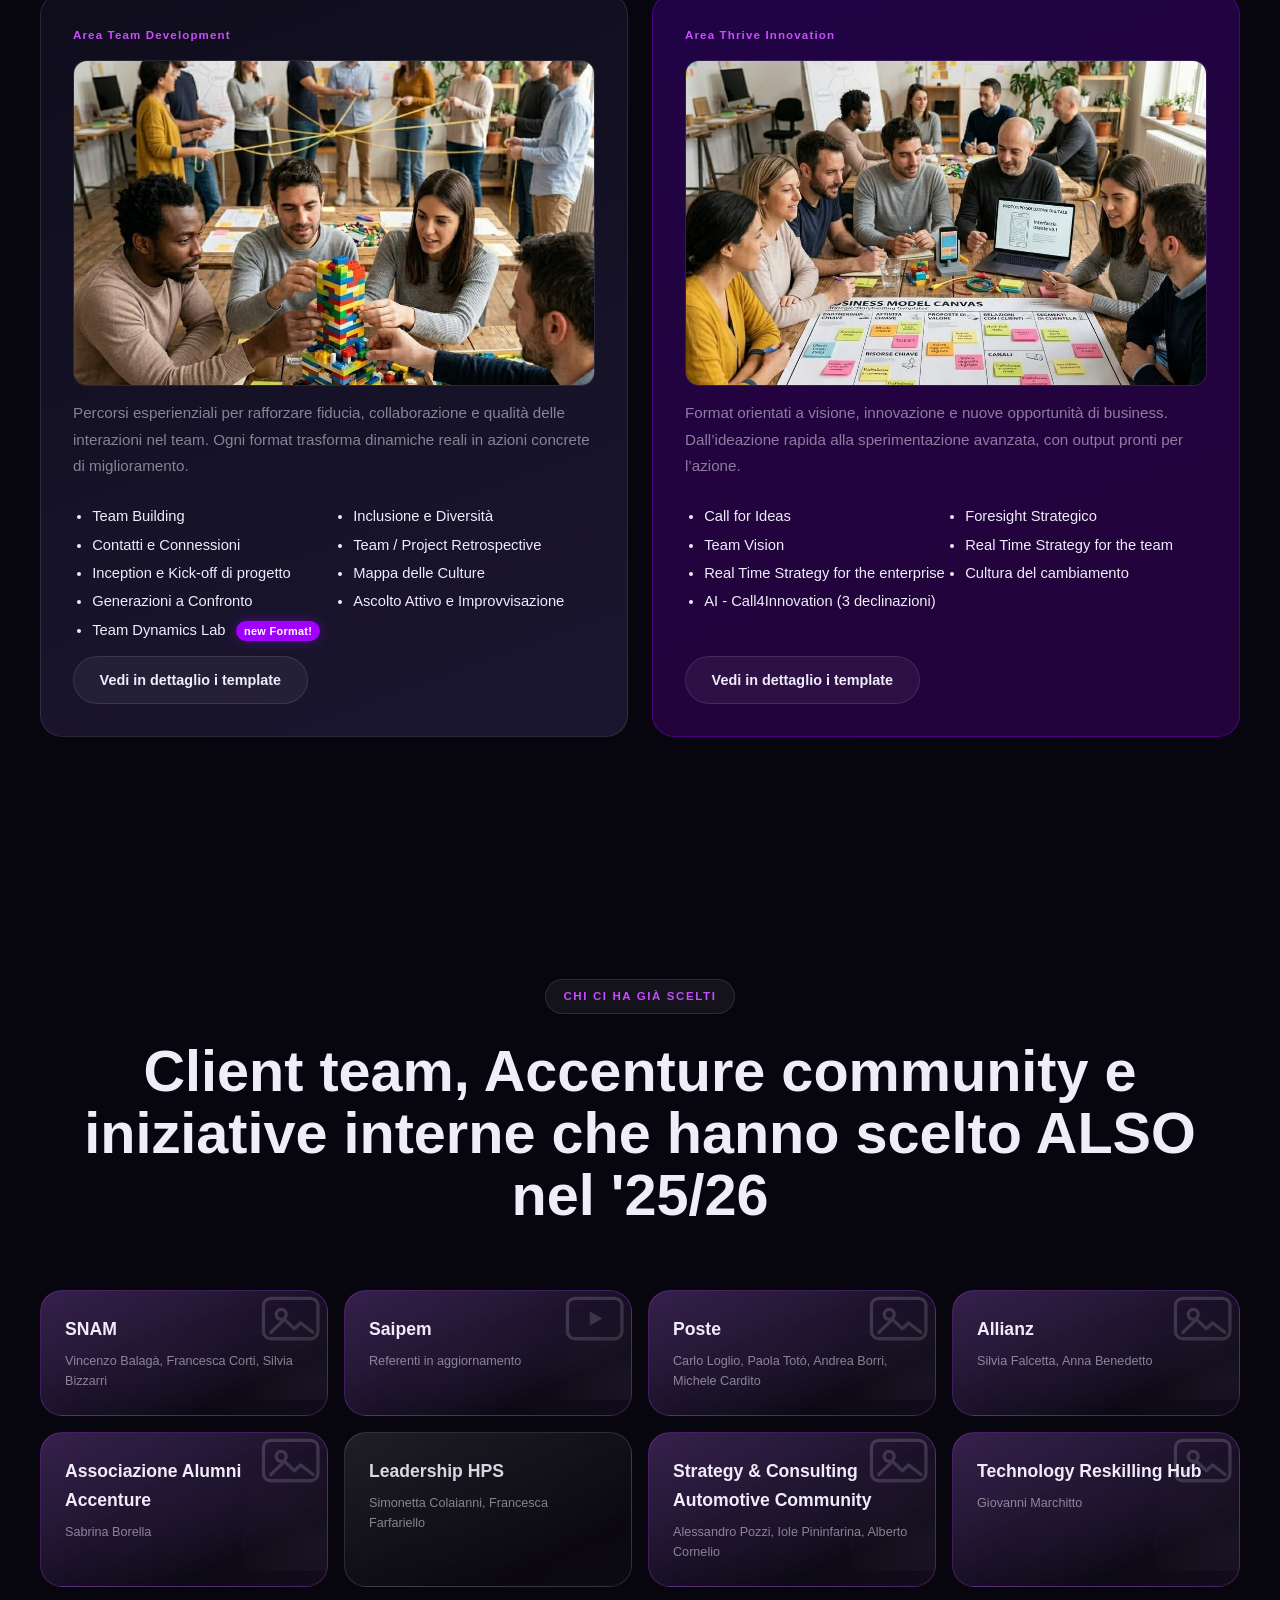
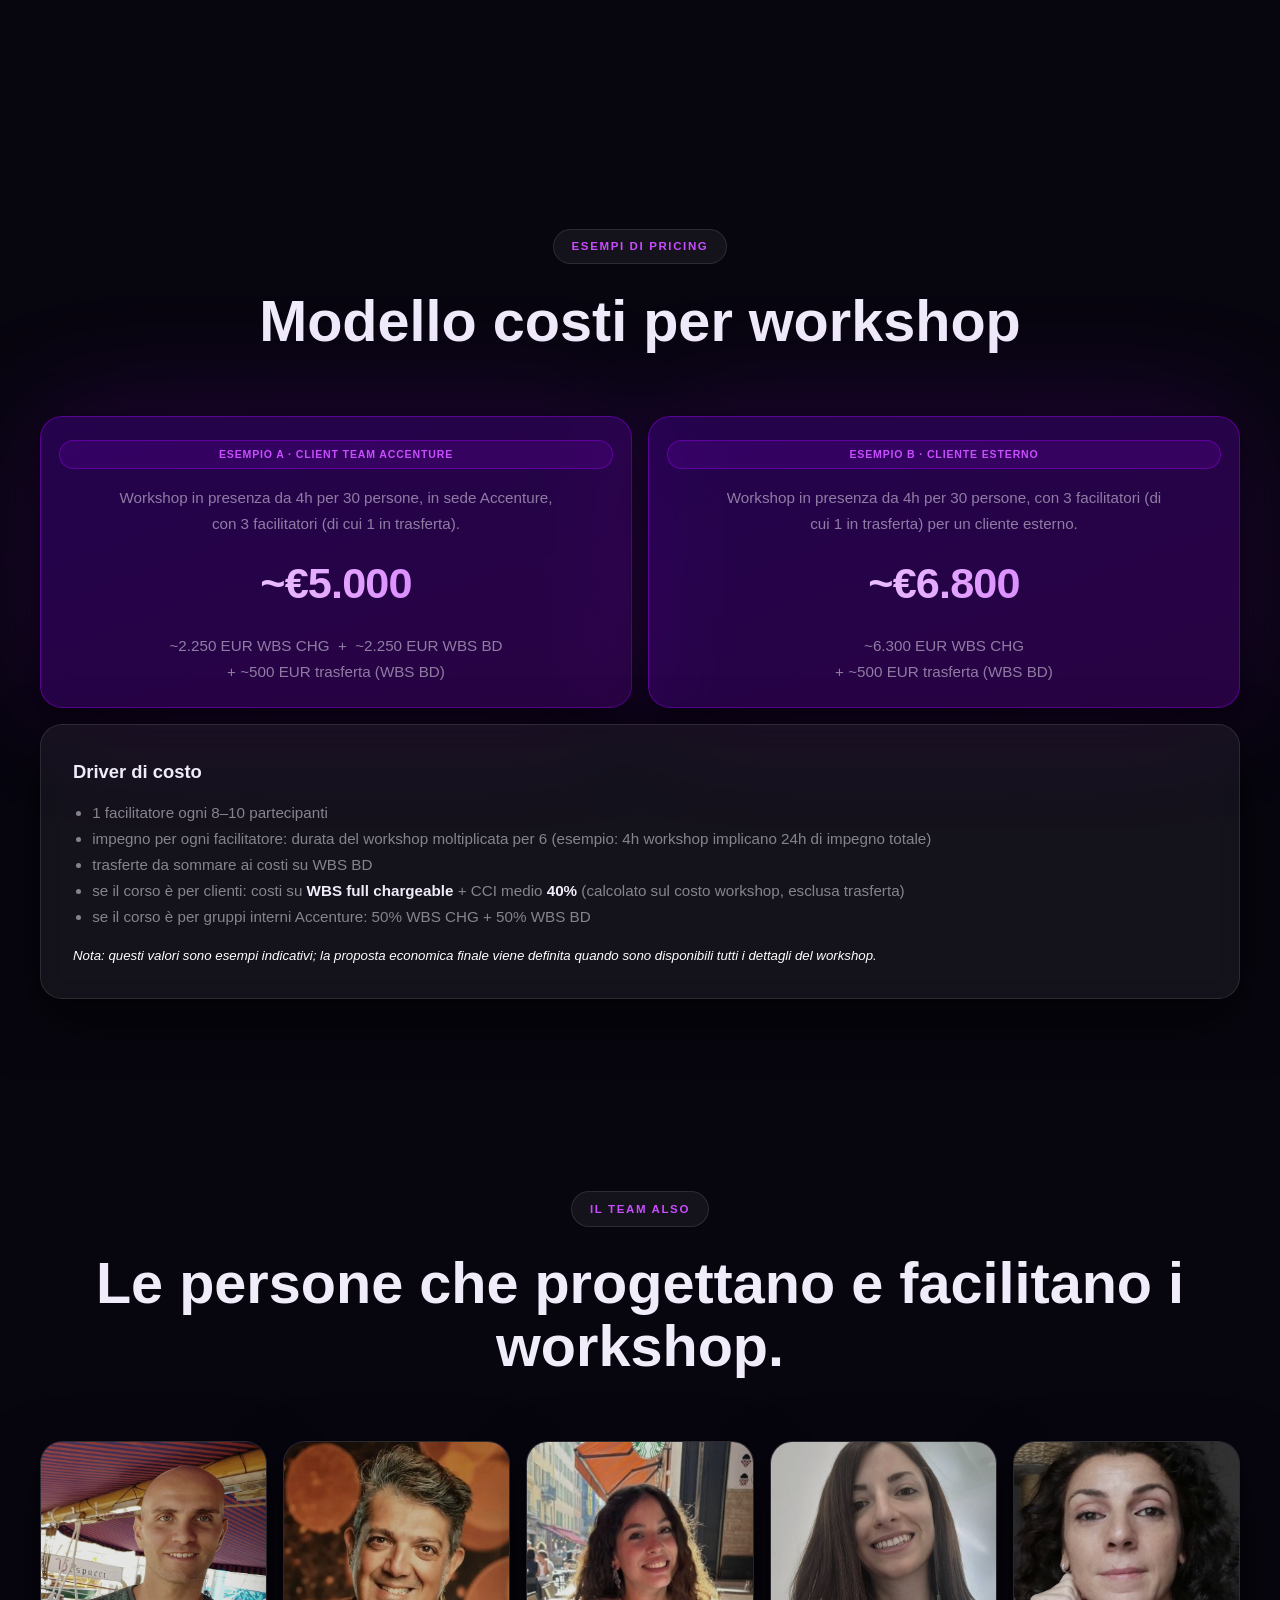
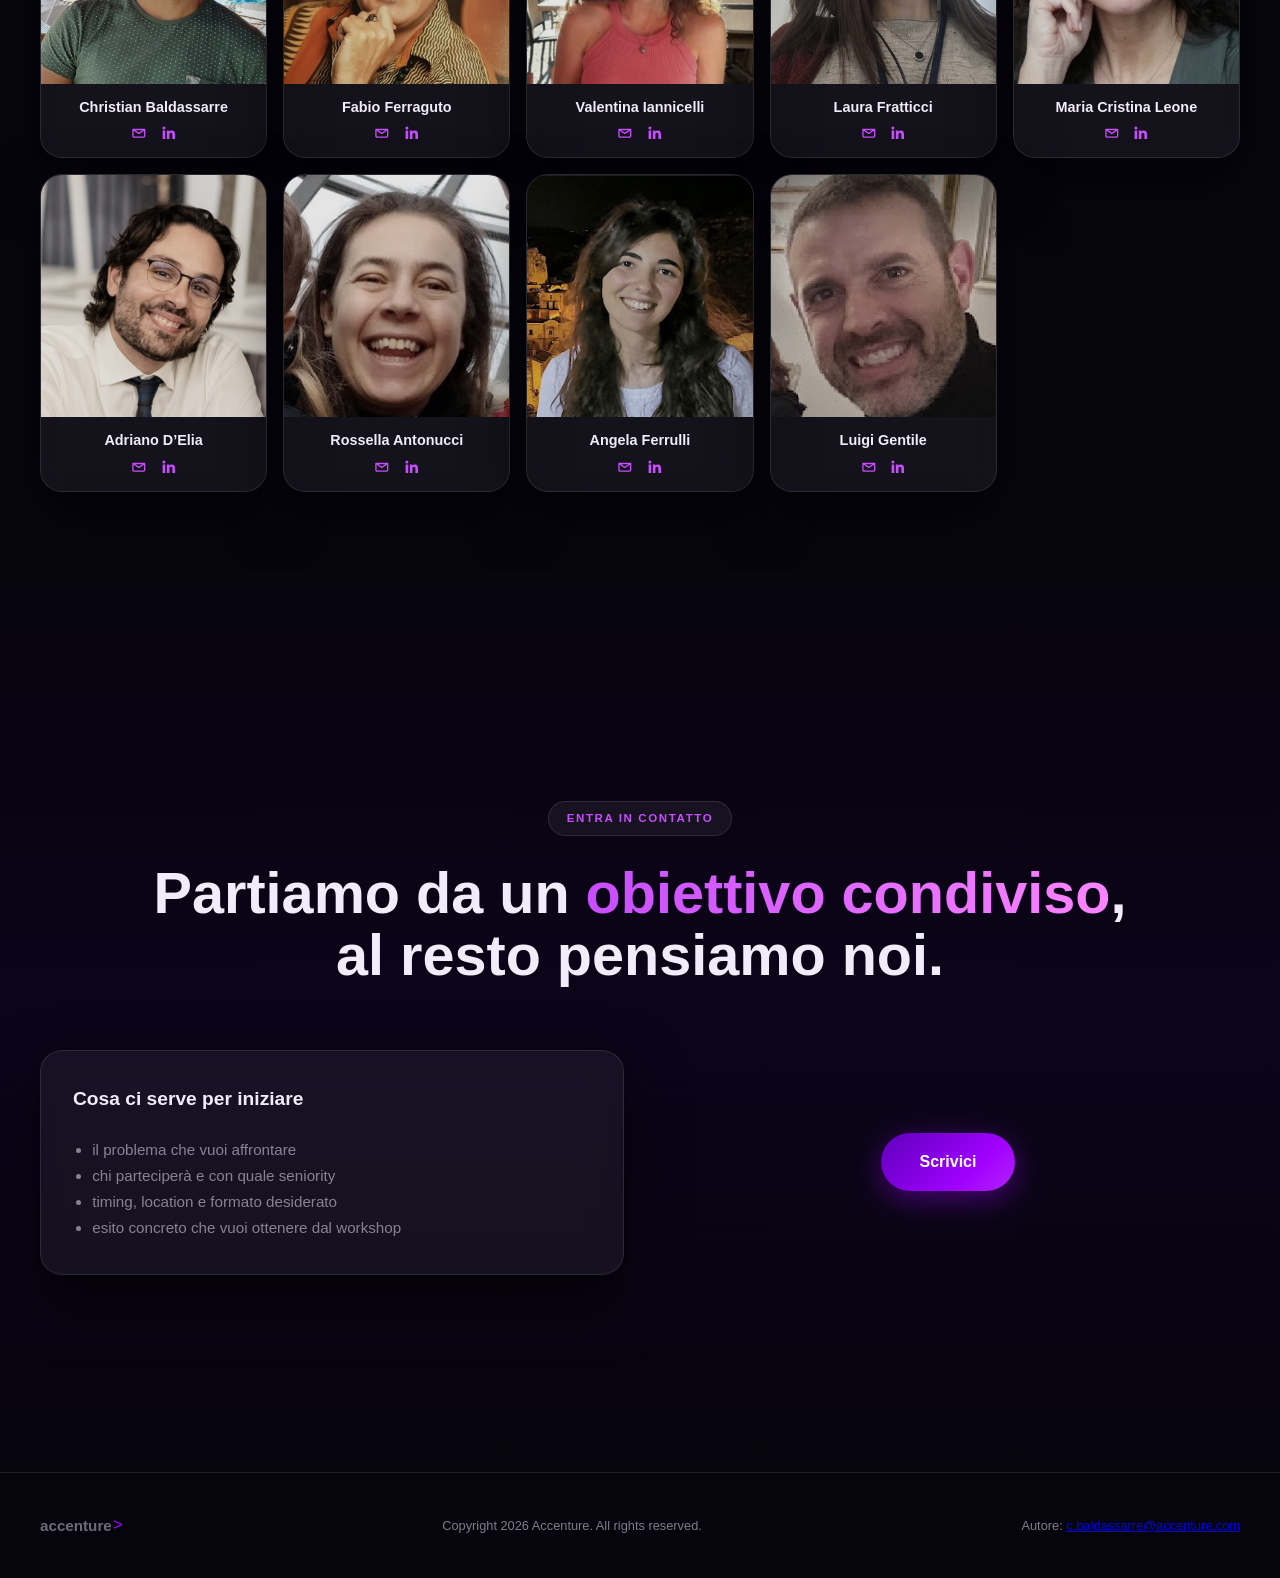
==== commit 3fd27122: "aggiunge simbolo copyright ai riferimenti LEGO Aggiunto (c) in apice a 'LEGO Serious Play' e a 'Matt" ====
--- a/index.html
+++ b/index.html
@@ -140,7 +140,7 @@
                         <article class="card card--glass">
                             <h3>Strumenti</h3>
                             <div class="tag-cloud">
-                                <span class="chip">Mattoncini Lego</span>
+                                <span class="chip">Mattoncini LEGO<sup>&copy;</sup></span>
                                 <span class="chip">Dixit cards</span>
                                 <span class="chip">Story Cubes</span>
                                 <span class="chip">Canvas</span>
@@ -153,7 +153,7 @@
                         <article class="card card--glass card--accent-border">
                             <h3>Metodologie</h3>
                             <div class="tag-cloud">
-                                <span class="chip chip--accent">LEGO Serious Play</span>
+                                <span class="chip chip--accent">LEGO<sup>&copy;</sup> Serious Play<sup>&copy;</sup></span>
                                 <span class="chip chip--accent">Facilitazione maieutica</span>
                                 <span class="chip chip--accent">Ciclo di Apprendimento Esperienziale di D. Kolb</span>
 								<span class="chip chip--accent">Design Thinking</span>
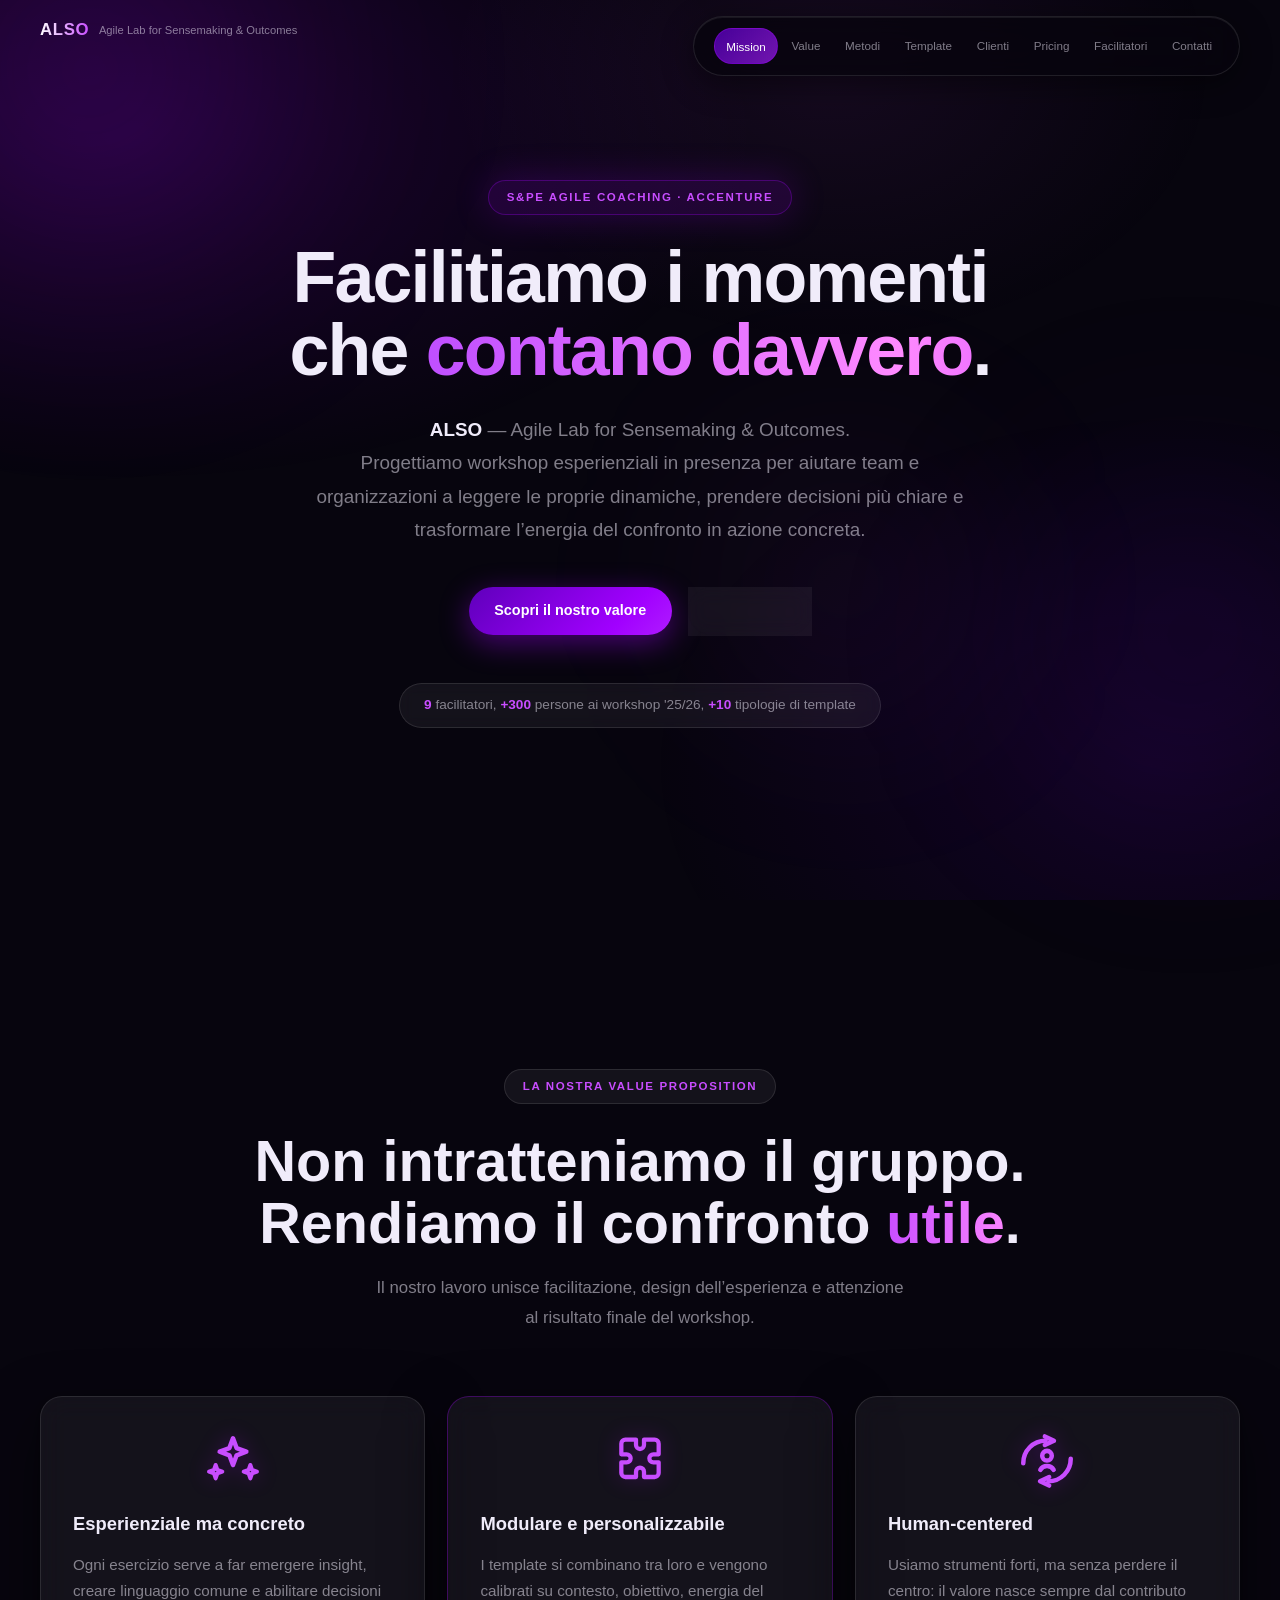
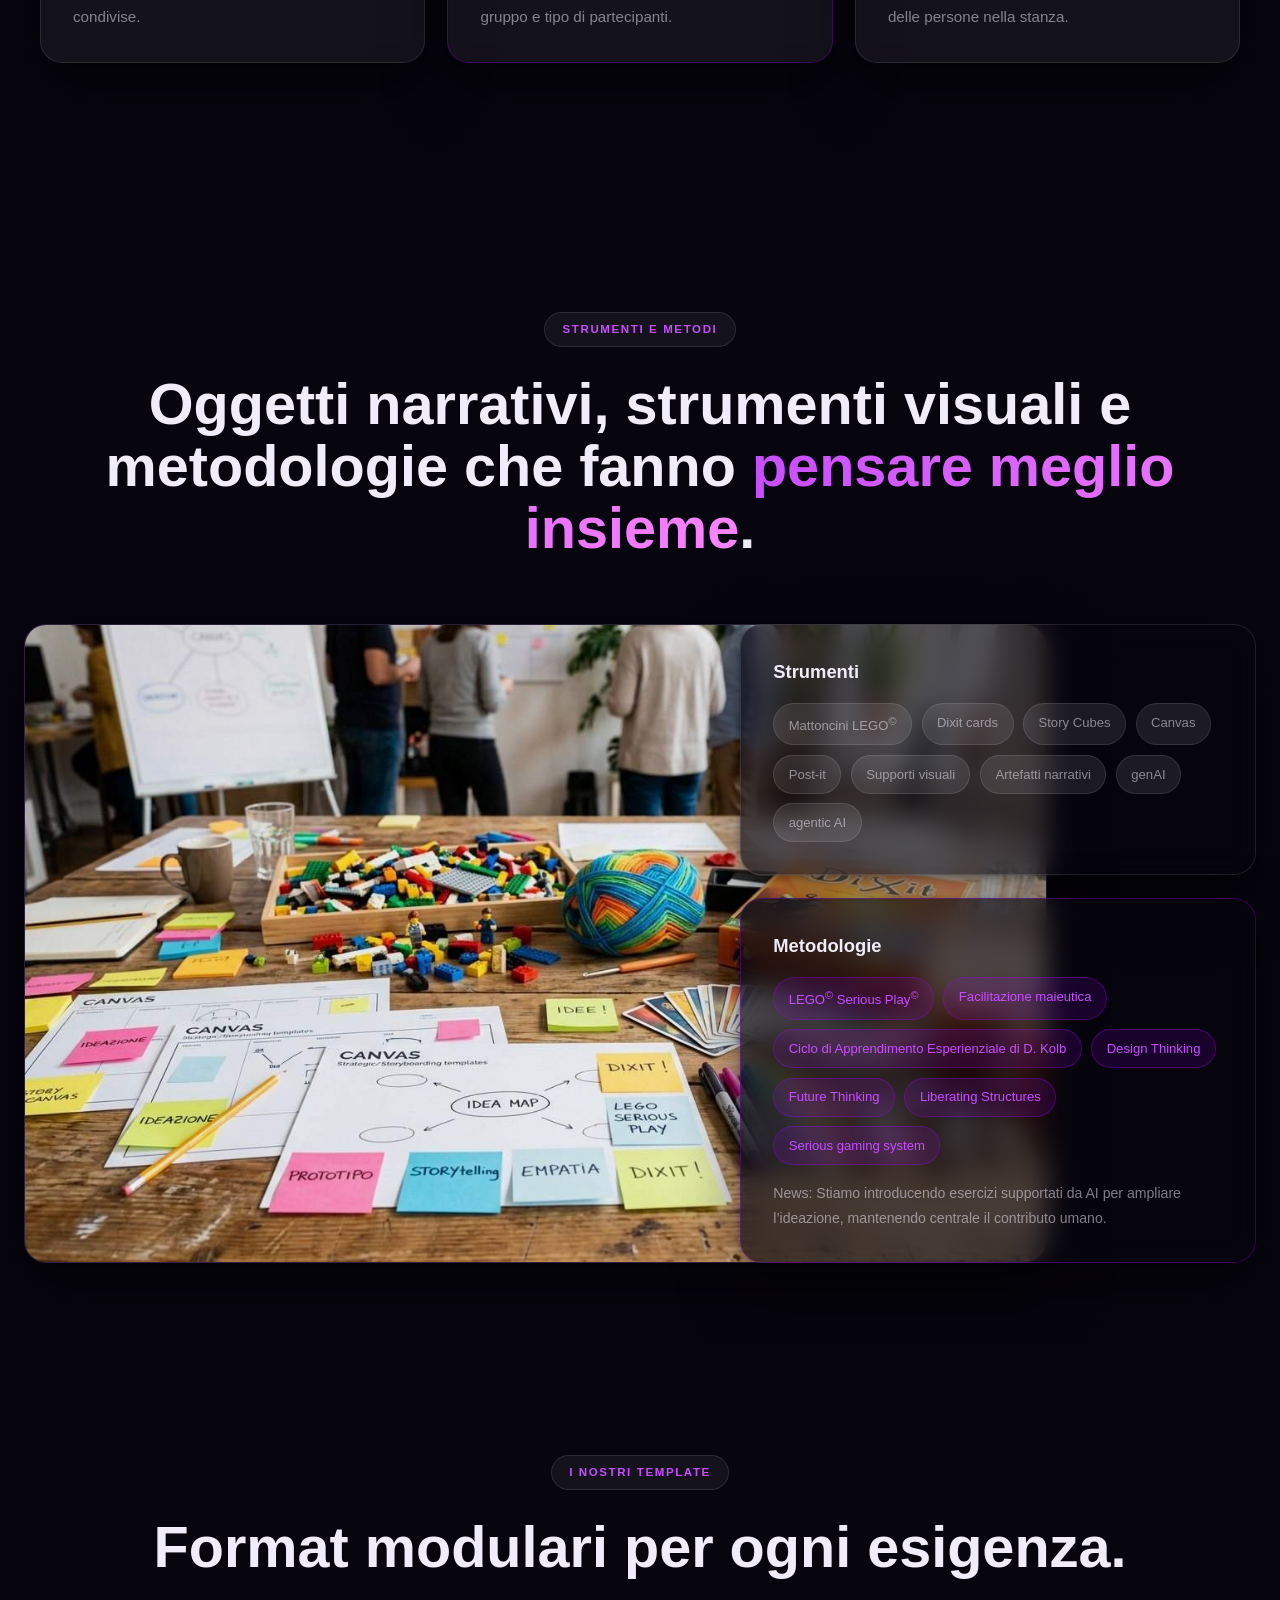
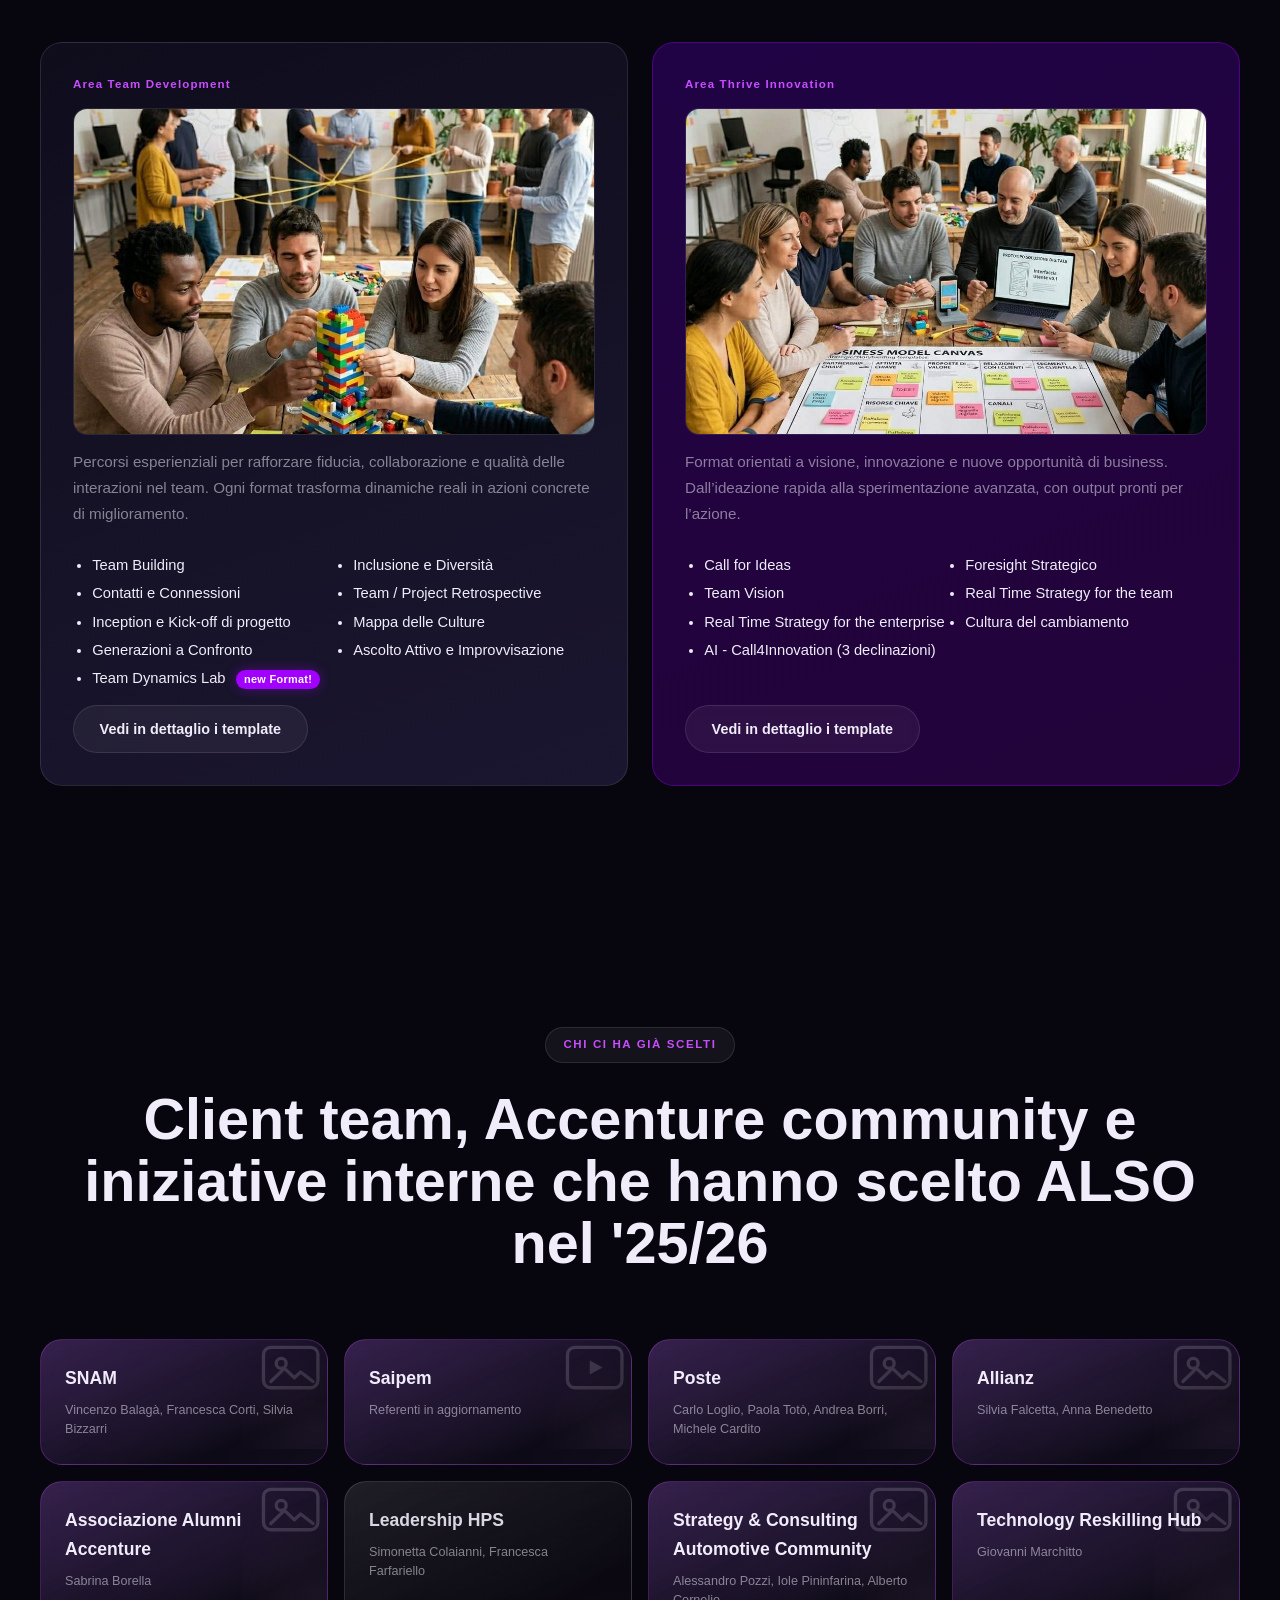
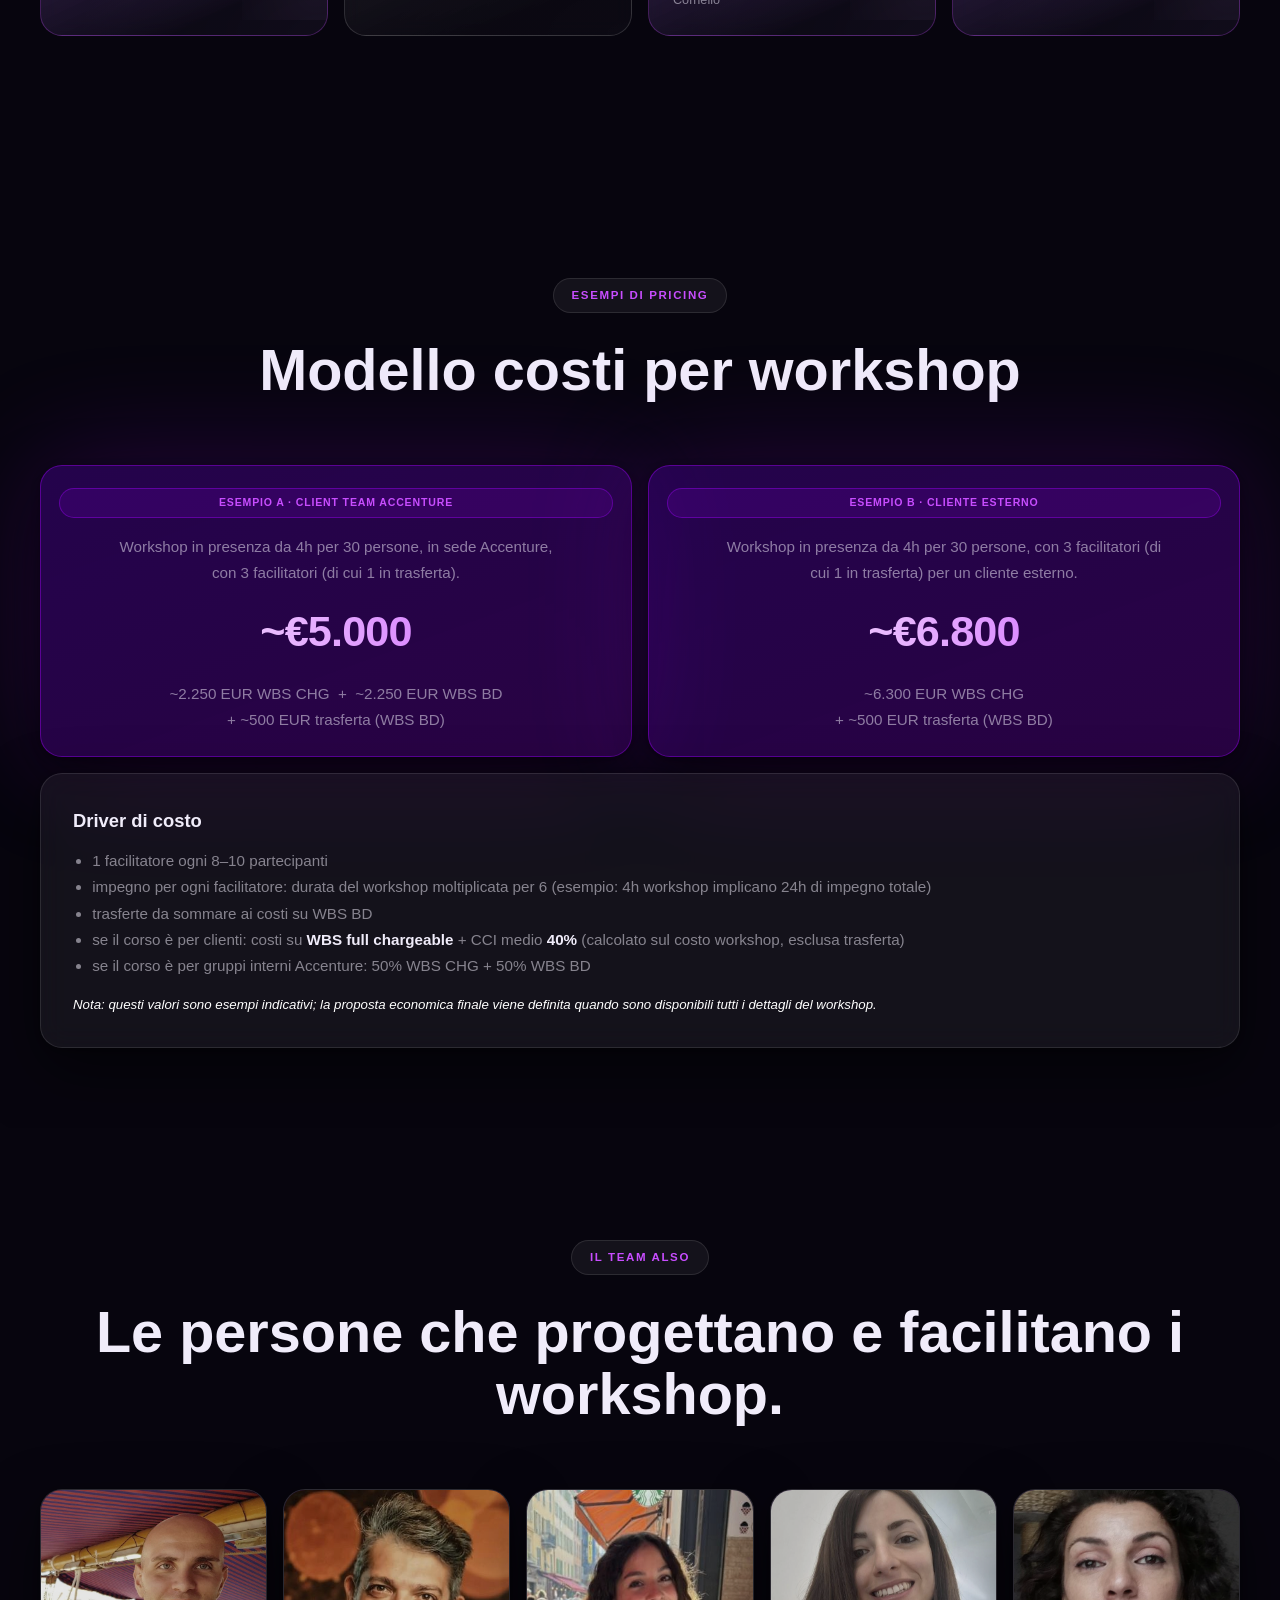
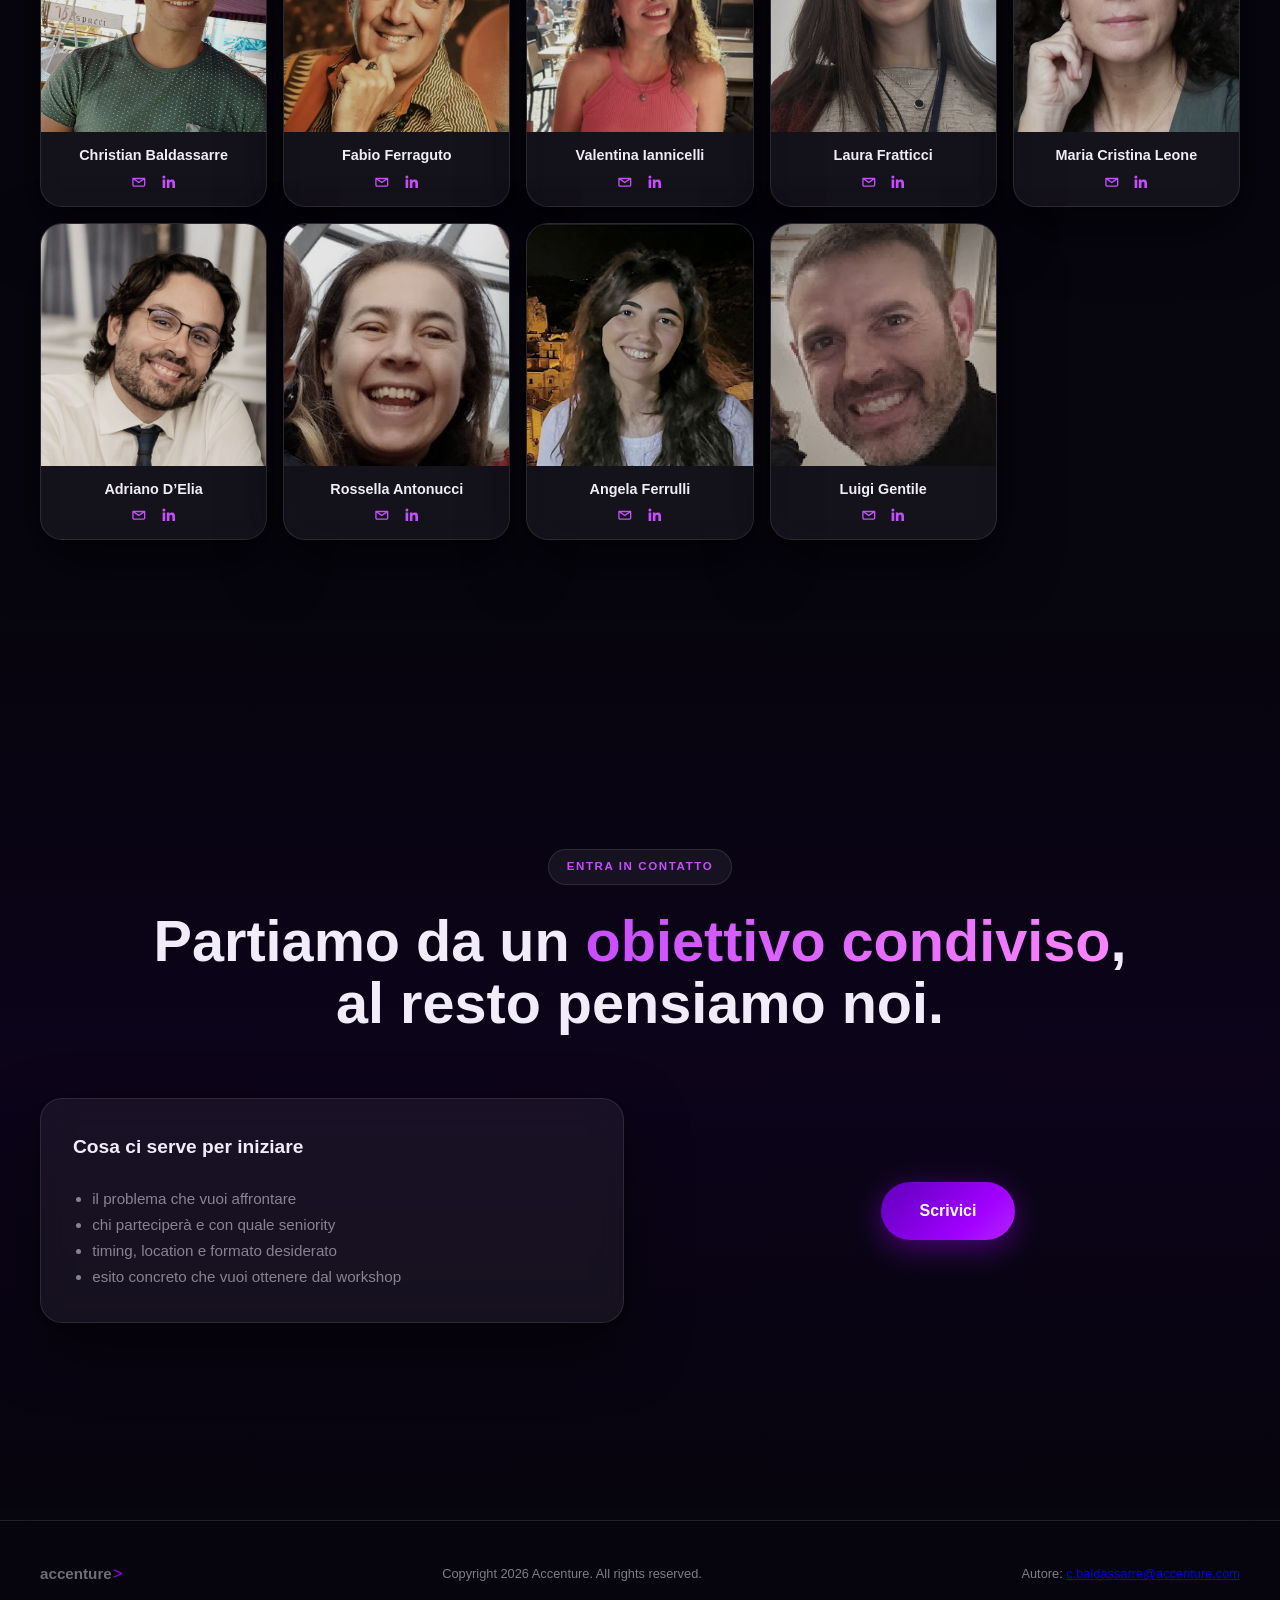
==== commit c31e4736: "sposta genAI e agentic AI da Metodologie a Strumenti Co-Authored-By: Claude Sonnet 5 <noreply@anthro" ====
--- a/index.html
+++ b/index.html
@@ -147,6 +147,8 @@
                                 <span class="chip">Post-it</span>
                                 <span class="chip">Supporti visuali</span>
                                 <span class="chip">Artefatti narrativi</span>
+                                <span class="chip">genAI</span>
+                                <span class="chip">agentic AI</span>
                             </div>
                         </article>
 
@@ -160,8 +162,6 @@
                                 <span class="chip chip--accent">Future Thinking</span>
                                 <span class="chip chip--accent">Liberating Structures</span>
                                 <span class="chip chip--accent">Serious gaming system</span>
-                                <span class="chip chip--accent">genAI</span>
-                                <span class="chip chip--accent">agentic AI</span>
                             </div>
                             <p class="card-note">News: Stiamo introducendo esercizi supportati da AI per ampliare l&rsquo;ideazione, mantenendo centrale il contributo umano.</p>
                         </article>
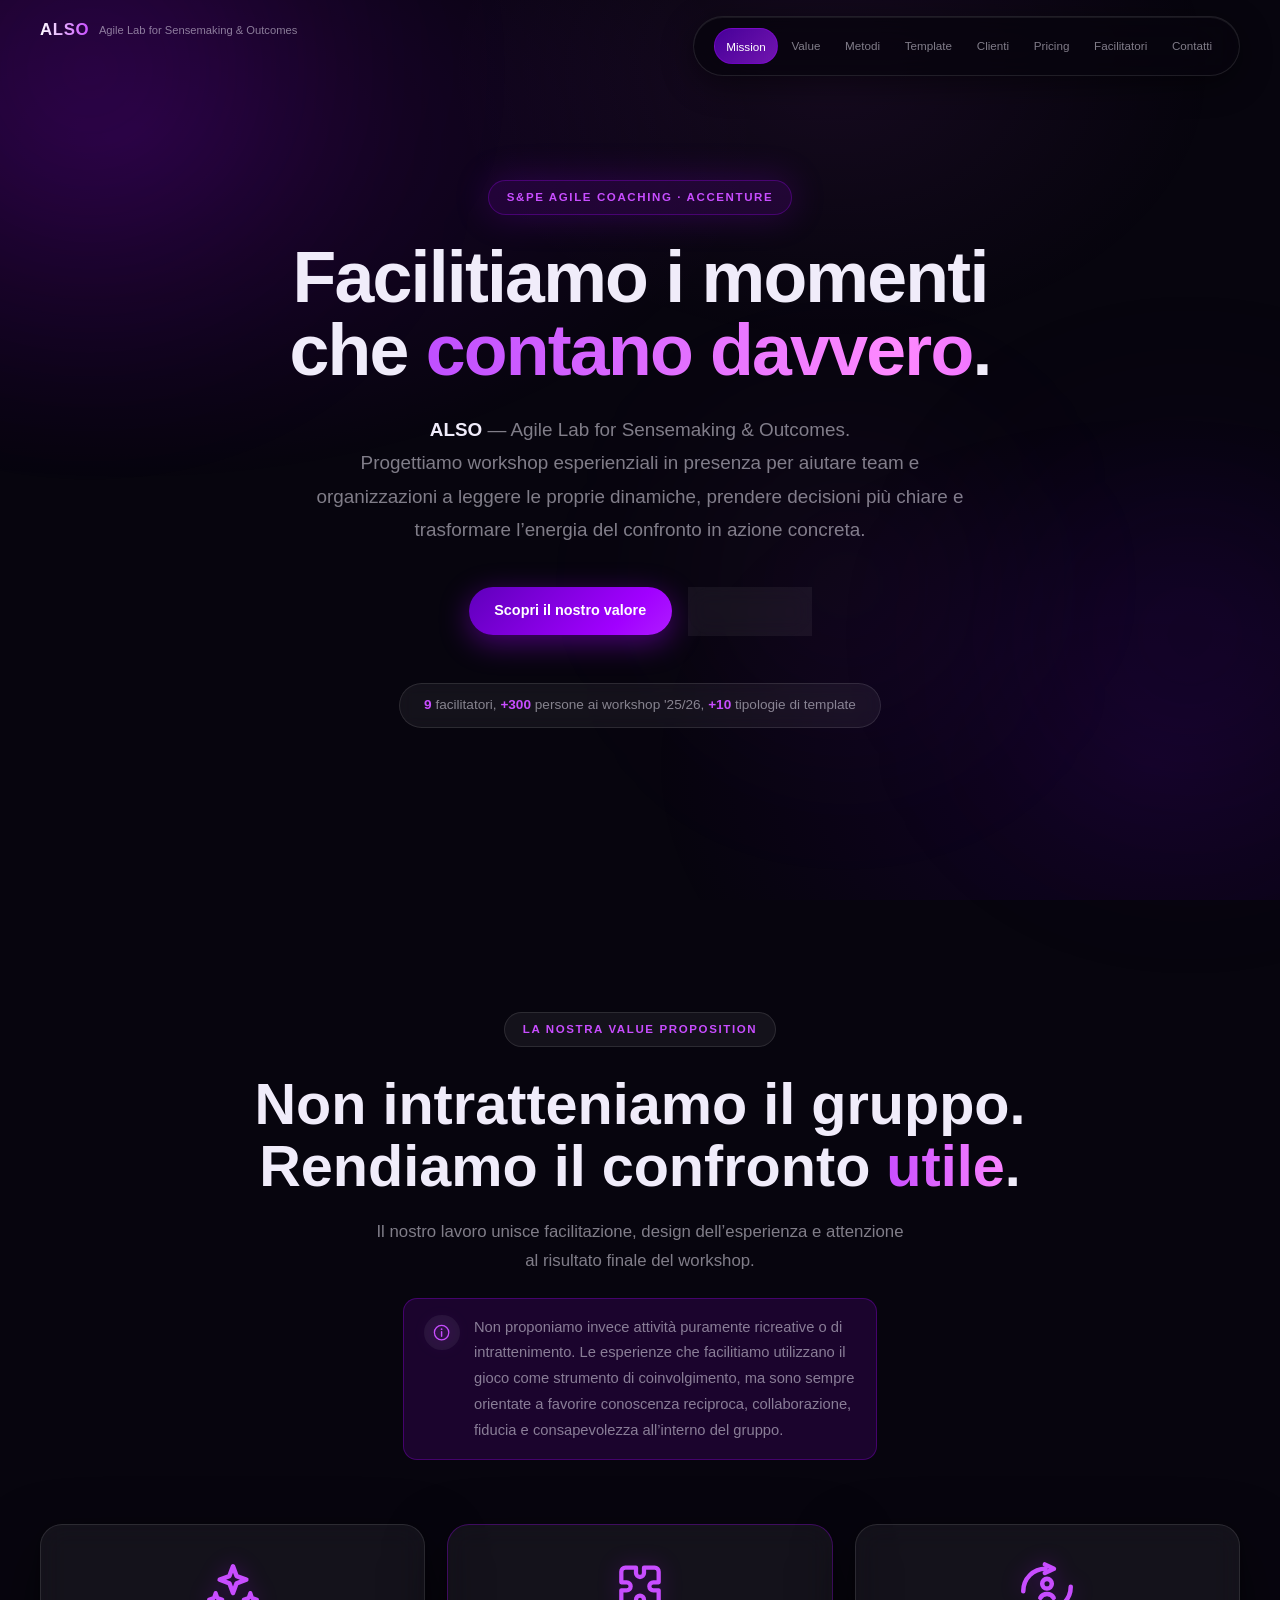
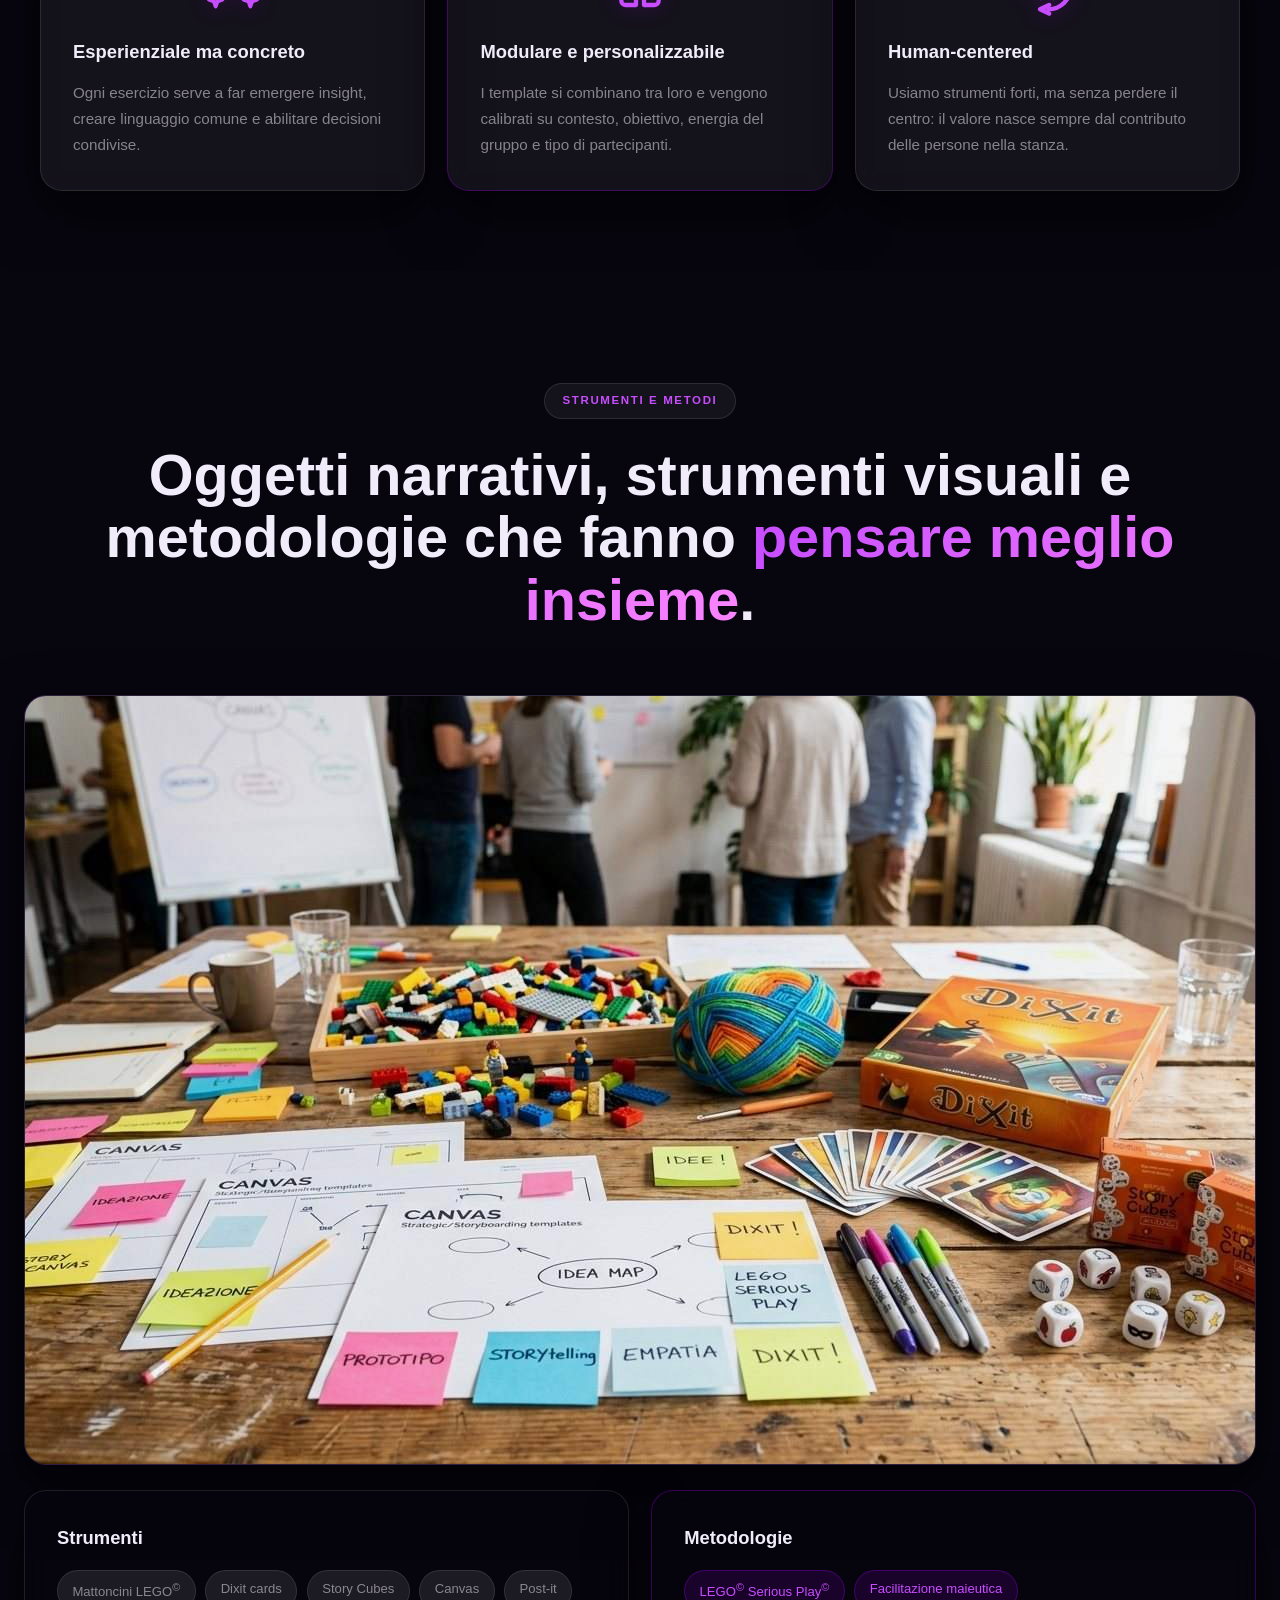
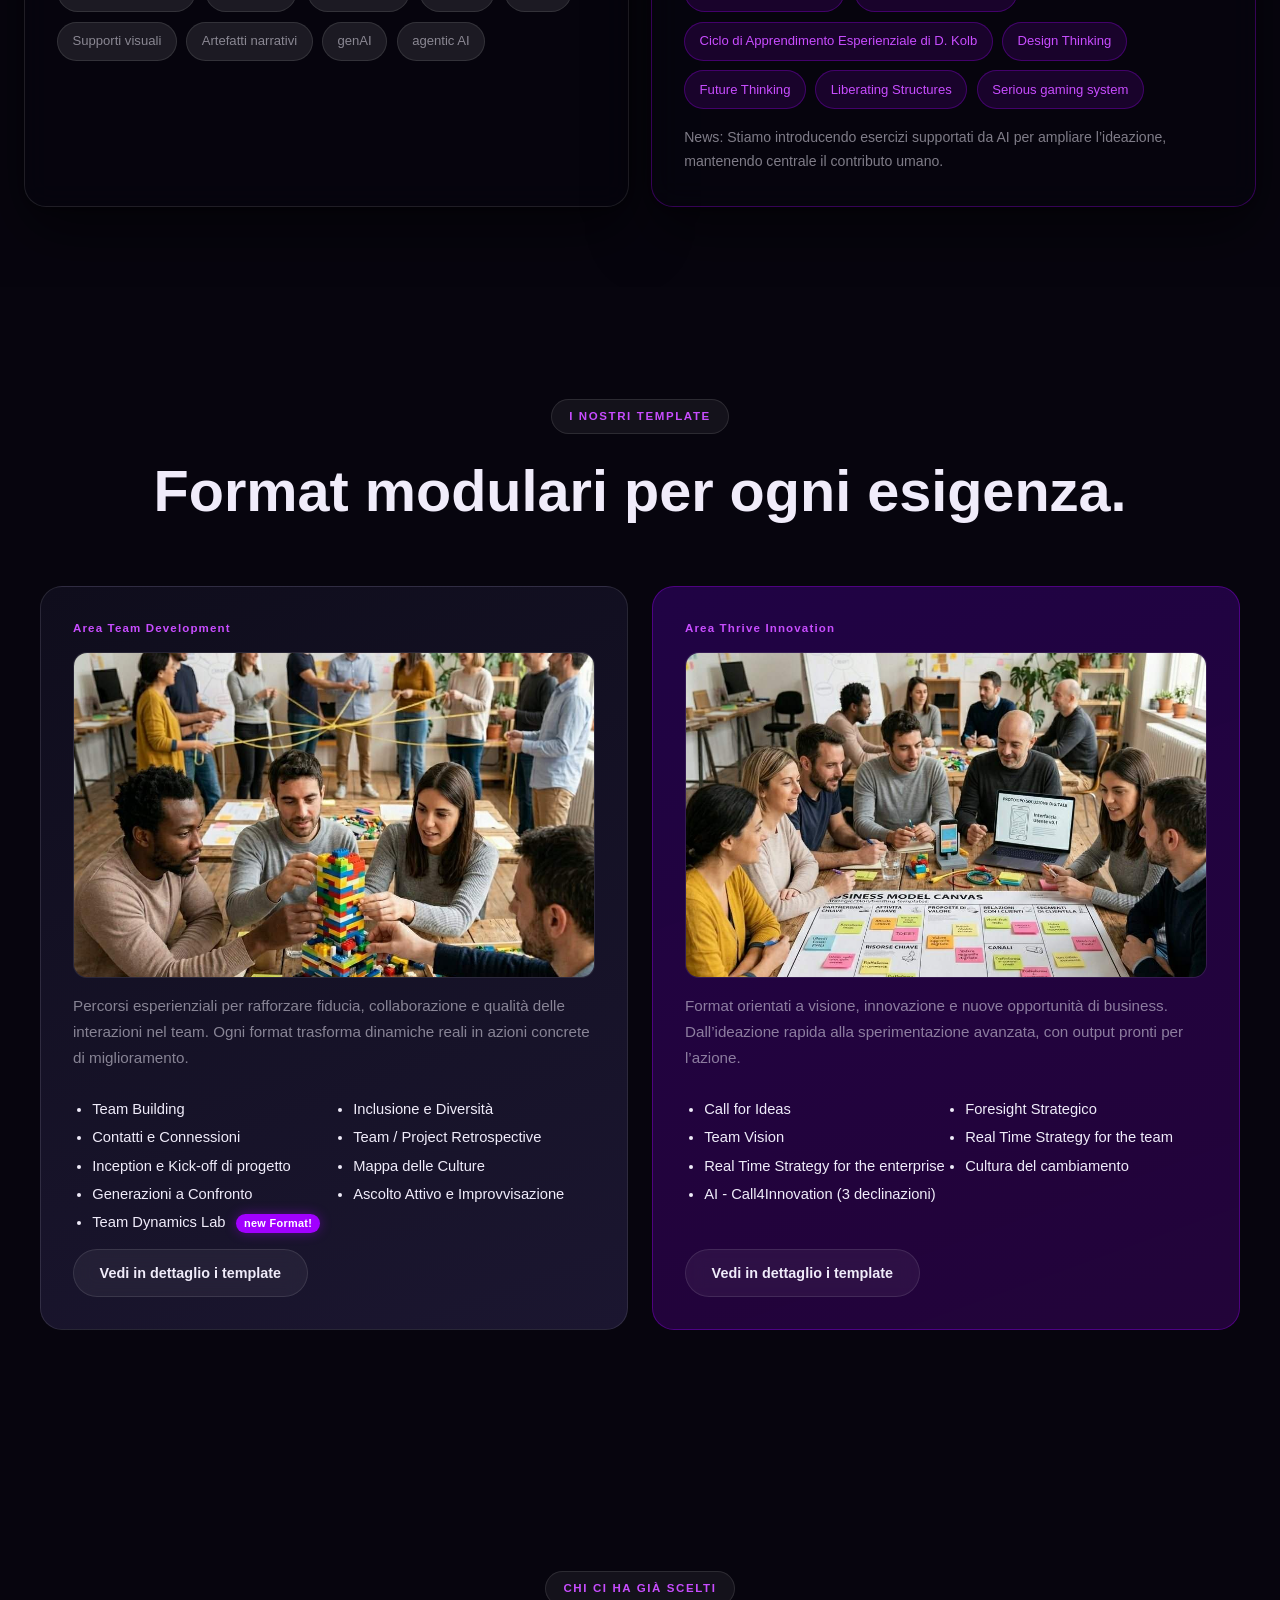
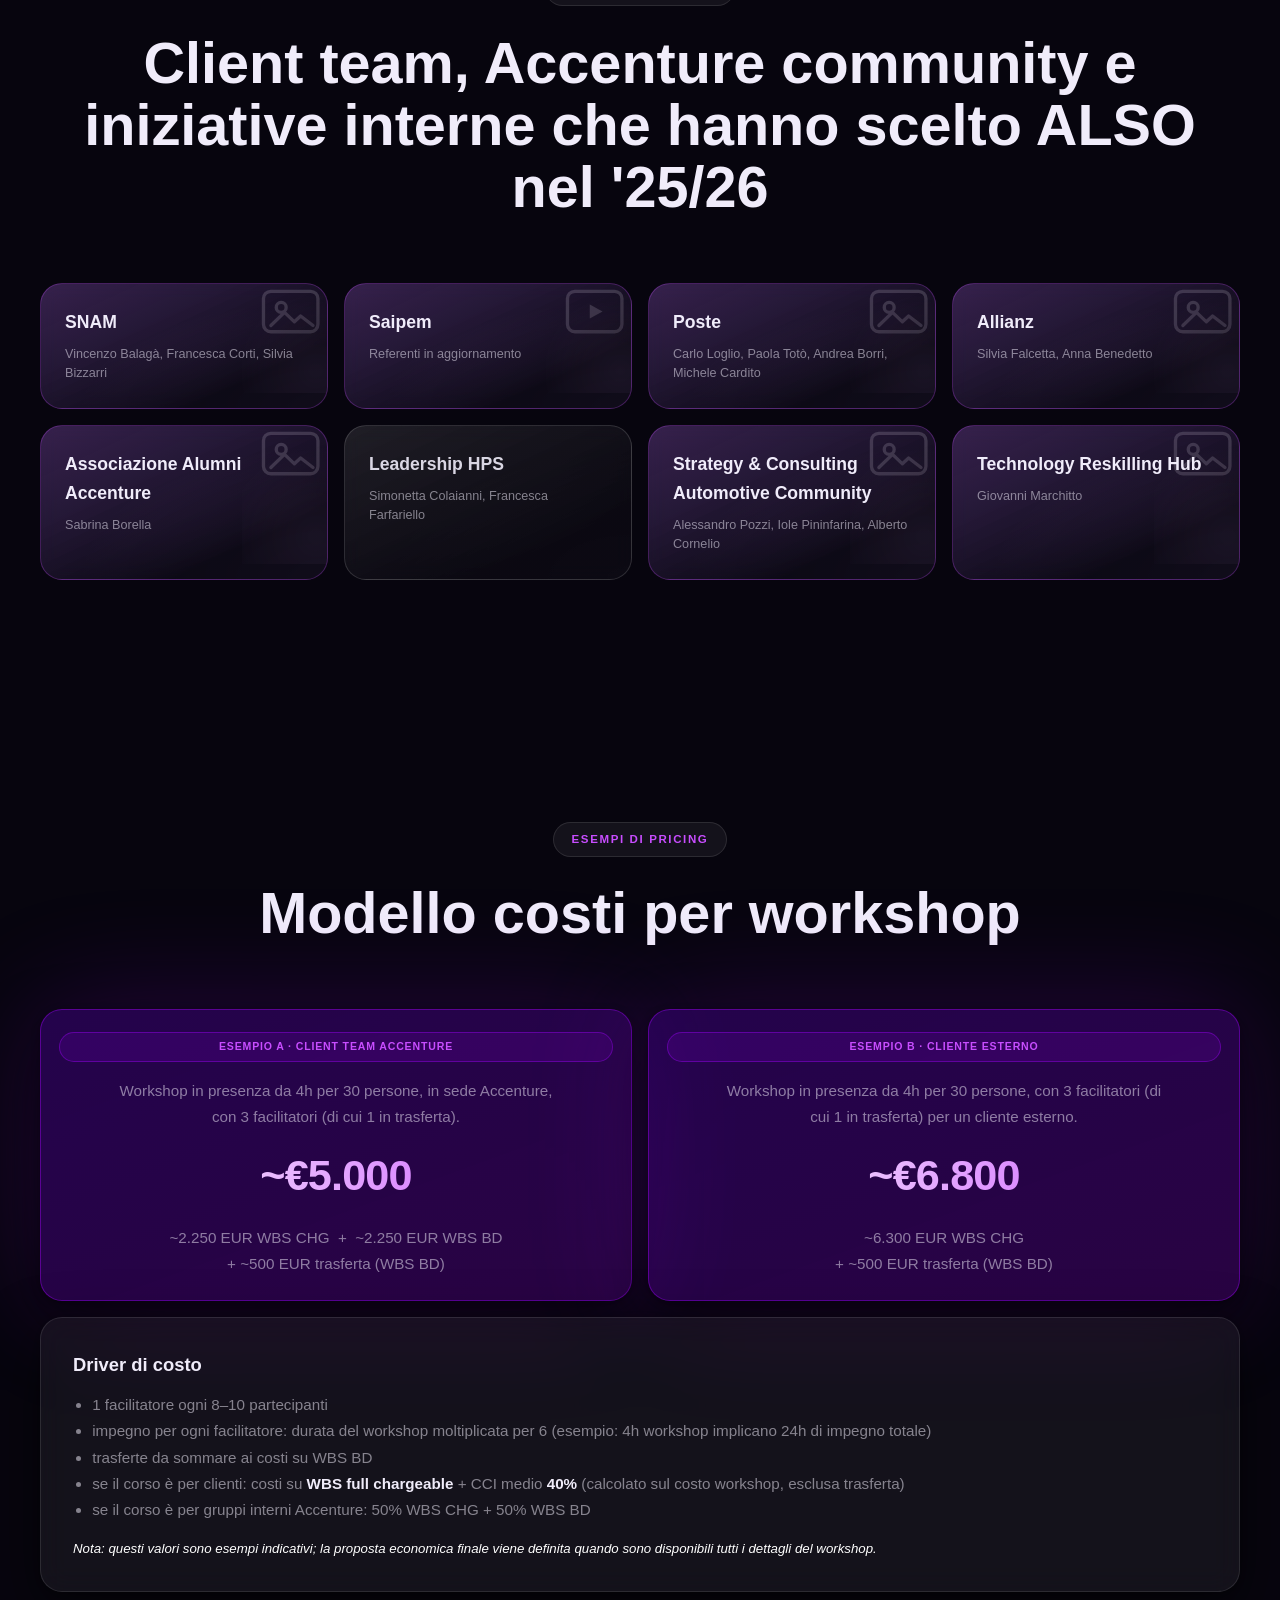
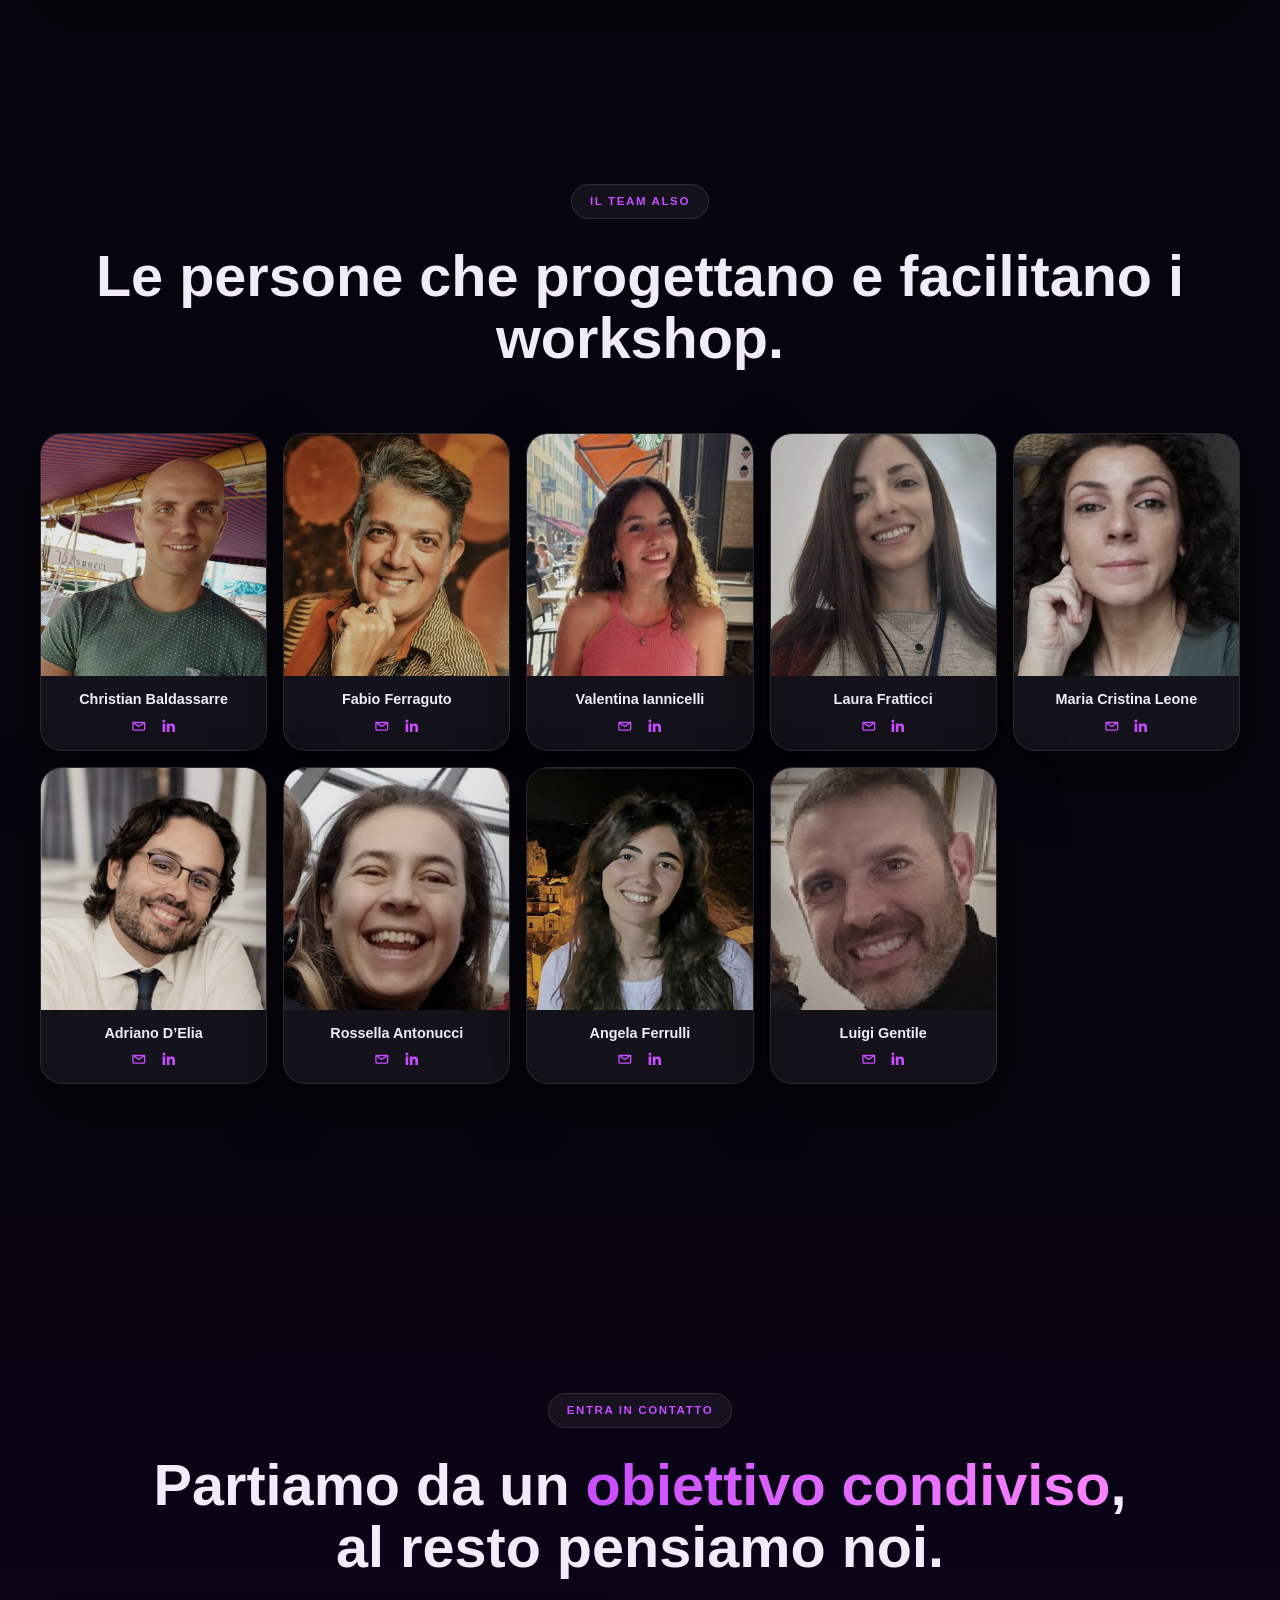
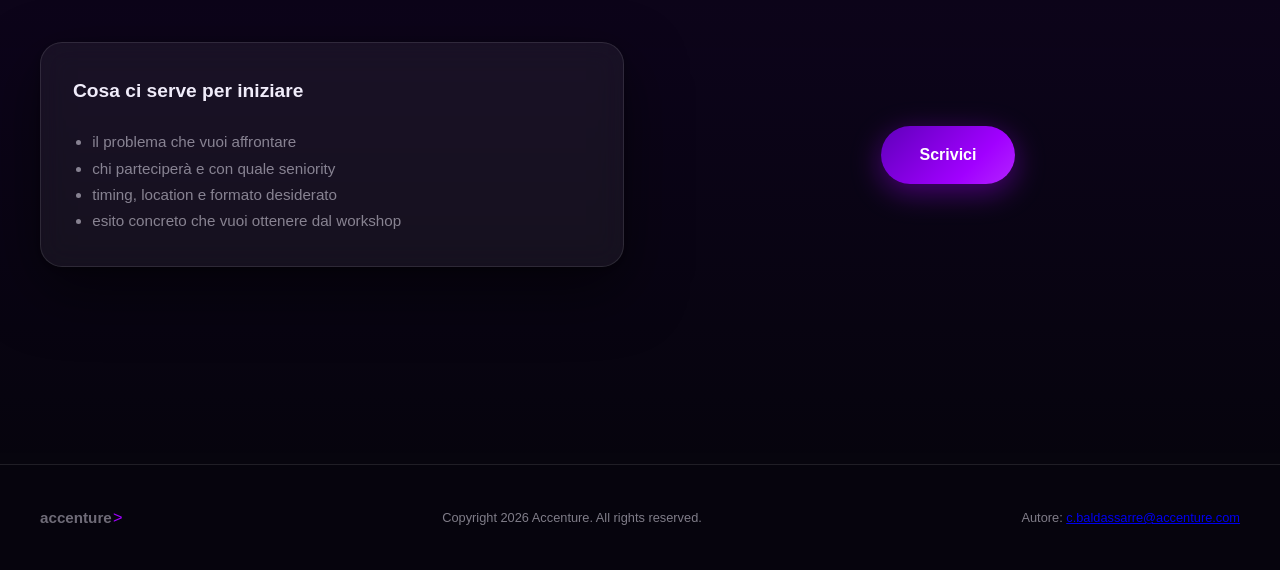
==== commit ecebd07a: "aggiunge disclaimer value proposition e affianca Strumenti/Metodologie - Nuovo box disclaimer nella " ====
--- a/index.html
+++ b/index.html
@@ -80,6 +80,12 @@
                     <span class="tag">La nostra value proposition</span>
                     <h2 class="scene-title">Non intratteniamo il gruppo.<br>Rendiamo il confronto <em>utile</em>.</h2>
                     <p class="scene-intro">Il nostro lavoro unisce facilitazione, design dell&rsquo;esperienza e attenzione al risultato finale del workshop.</p>
+                    <div class="scene-disclaimer">
+                        <span class="scene-disclaimer-icon" aria-hidden="true">
+                            <svg viewBox="0 0 24 24" fill="none"><circle cx="12" cy="12" r="9" stroke="currentColor" stroke-width="1.6"/><path d="M12 11v5.5" stroke="currentColor" stroke-width="1.8" stroke-linecap="round"/><circle cx="12" cy="7.8" r="1.1" fill="currentColor"/></svg>
+                        </span>
+                        <p>Non proponiamo invece attivit&agrave; puramente ricreative o di intrattenimento. Le esperienze che facilitiamo utilizzano il gioco come strumento di coinvolgimento, ma sono sempre orientate a favorire conoscenza reciproca, collaborazione, fiducia e consapevolezza all&rsquo;interno del gruppo.</p>
+                    </div>
                 </header>
 
                 <div class="value-grid">
--- a/css/styles.css
+++ b/css/styles.css
@@ -319,6 +319,44 @@
     line-height: 1.75;
 }
 
+.scene-disclaimer {
+    display: flex;
+    align-items: flex-start;
+    gap: 0.9rem;
+    color: var(--text-dim);
+    font-size: 0.92rem;
+    max-width: 58ch;
+    margin: 1.4rem auto 0;
+    line-height: 1.75;
+    text-align: left;
+    padding: 1rem 1.3rem;
+    border-radius: var(--radius-md);
+    border: 1px solid var(--glass-glow);
+    background: var(--accent-soft);
+}
+
+.scene-disclaimer-icon {
+    width: 2.2rem;
+    height: 2.2rem;
+    flex-shrink: 0;
+    display: flex;
+    align-items: center;
+    justify-content: center;
+    border-radius: 50%;
+    background: rgba(255, 255, 255, 0.06);
+    color: var(--accent-hi);
+    filter: drop-shadow(0 0 8px rgba(161, 0, 255, 0.35));
+}
+
+.scene-disclaimer-icon svg {
+    width: 1.2rem;
+    height: 1.2rem;
+}
+
+.scene-disclaimer p {
+    margin: 0;
+}
+
 /* ================================================================
    HERO
    ================================================================ */
@@ -579,9 +617,8 @@
 
 .methods-grid {
     display: grid;
-    grid-template-columns: 1.35fr 1fr;
-    gap: 1.25rem;
-    align-items: stretch;
+    grid-template-columns: 1fr;
+    gap: 1.6rem;
 }
 
 .methods-wrap {
@@ -606,9 +643,10 @@
 }
 
 .methods-panels {
-    display: flex;
-    flex-direction: column;
+    display: grid;
+    grid-template-columns: 1fr 1fr;
     gap: 1.4rem;
+    align-items: stretch;
 }
 
 .methods-panels .card--glass {
@@ -1209,9 +1247,12 @@
    ================================================================ */
 
 @media (max-width: 1100px) {
-    .methods-grid          { grid-template-columns: 1fr; }
     .client-mosaic          { grid-template-columns: repeat(3, 1fr); }
     .client-card--wide      { grid-column: span 1; }
+}
+
+@media (max-width: 720px) {
+    .methods-panels         { grid-template-columns: 1fr; }
 }
 
 @media (max-width: 880px) {
